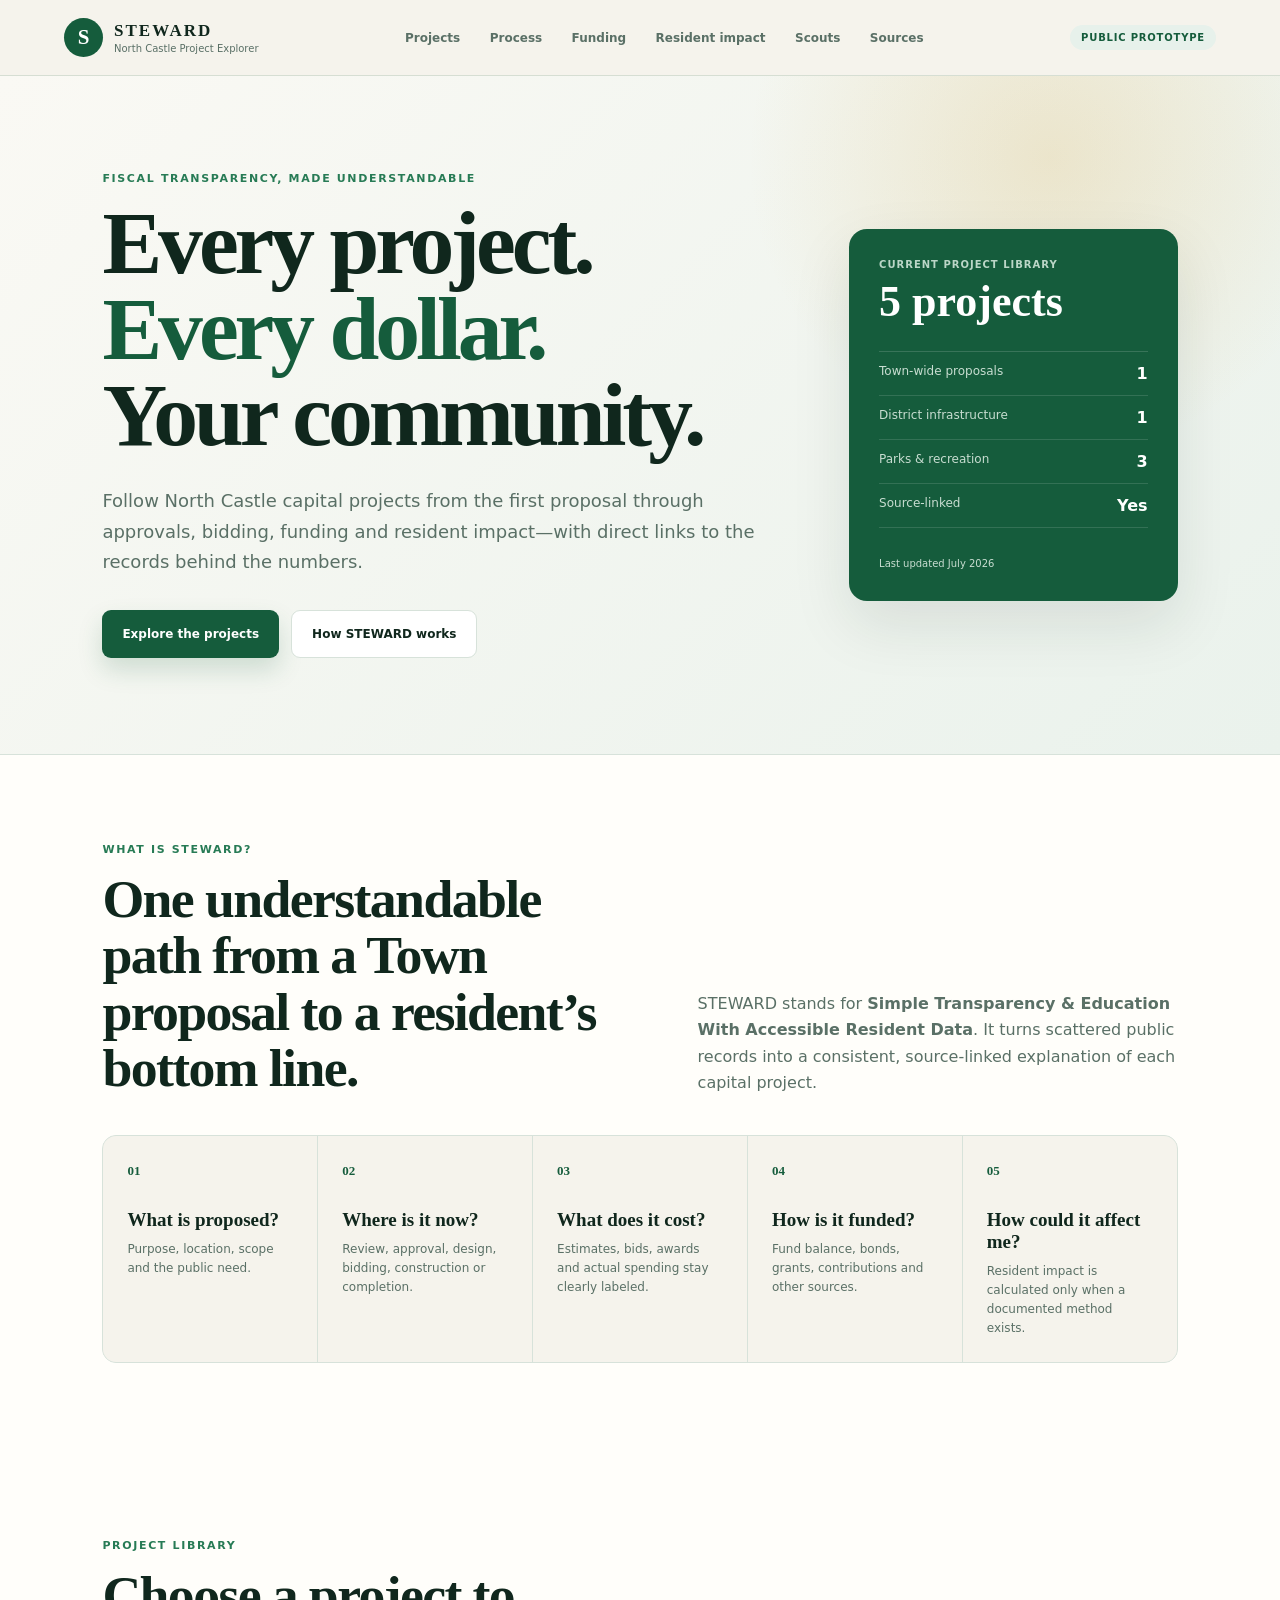
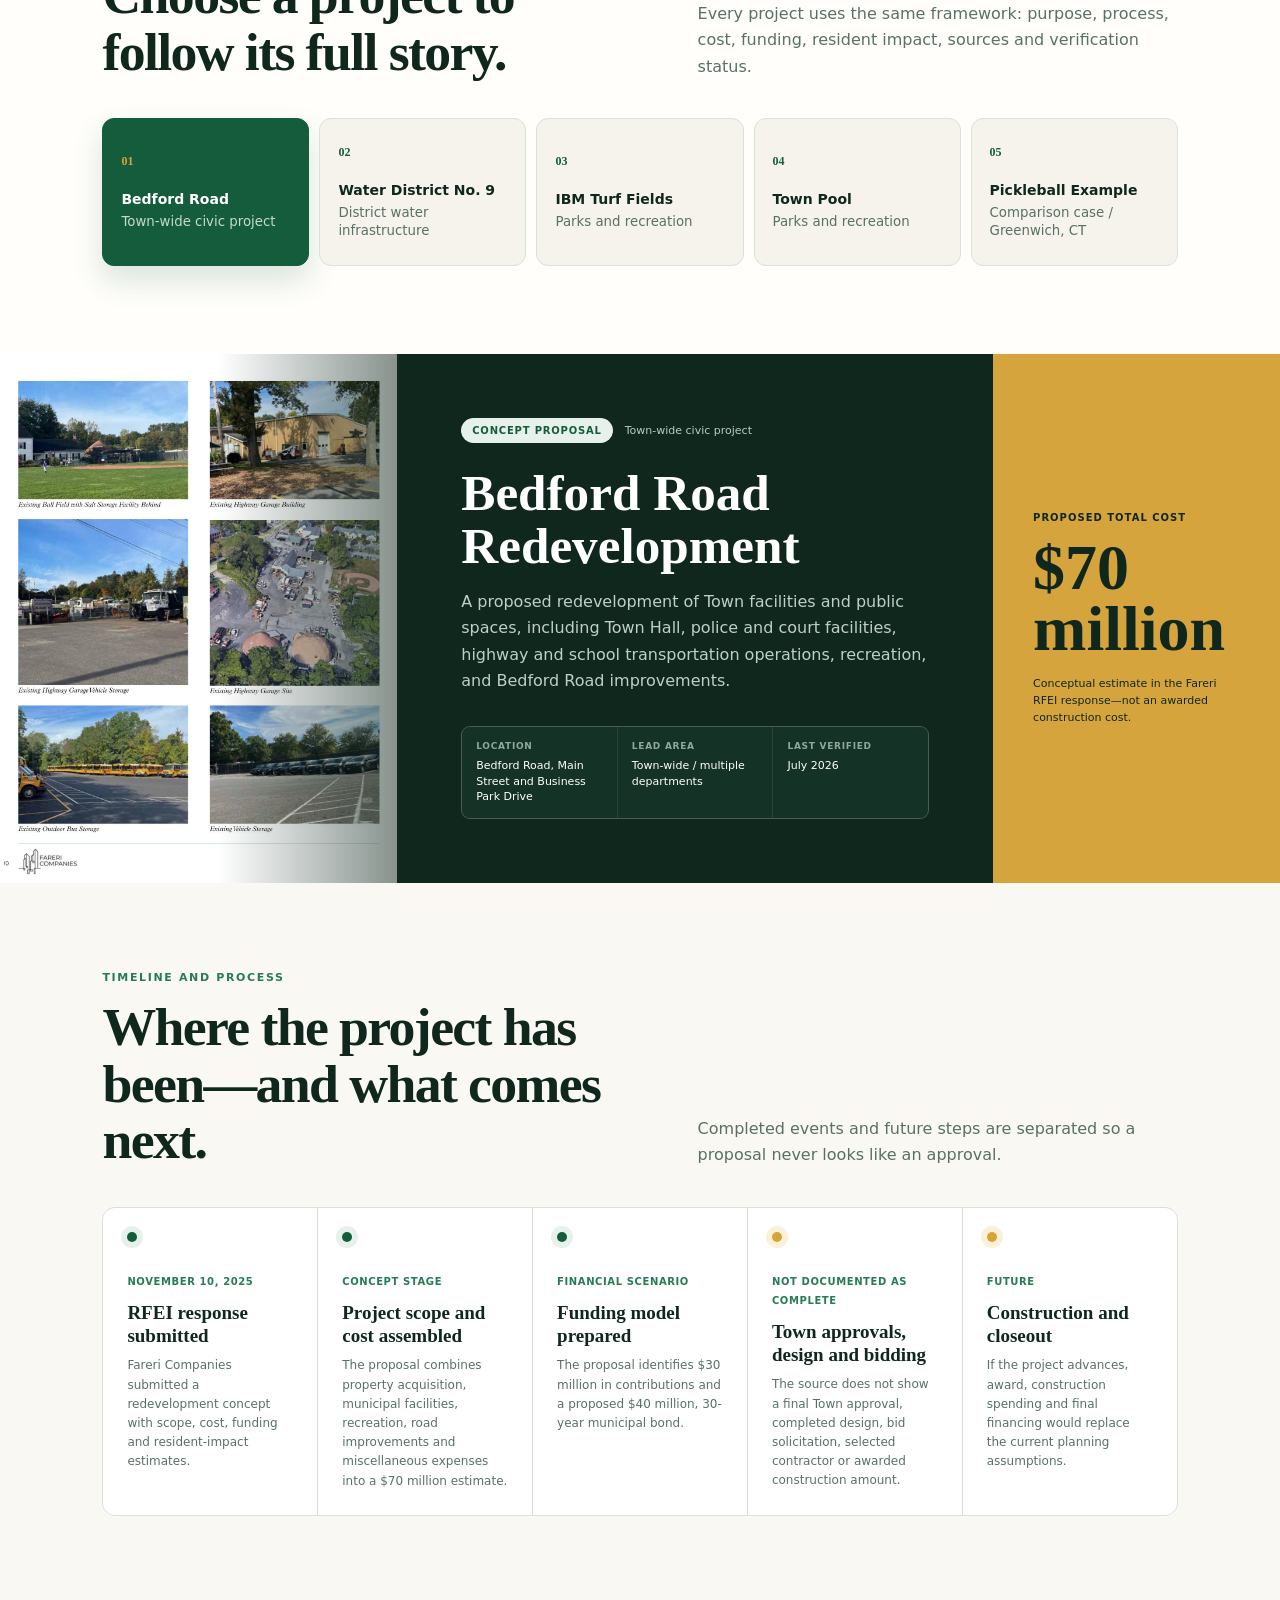
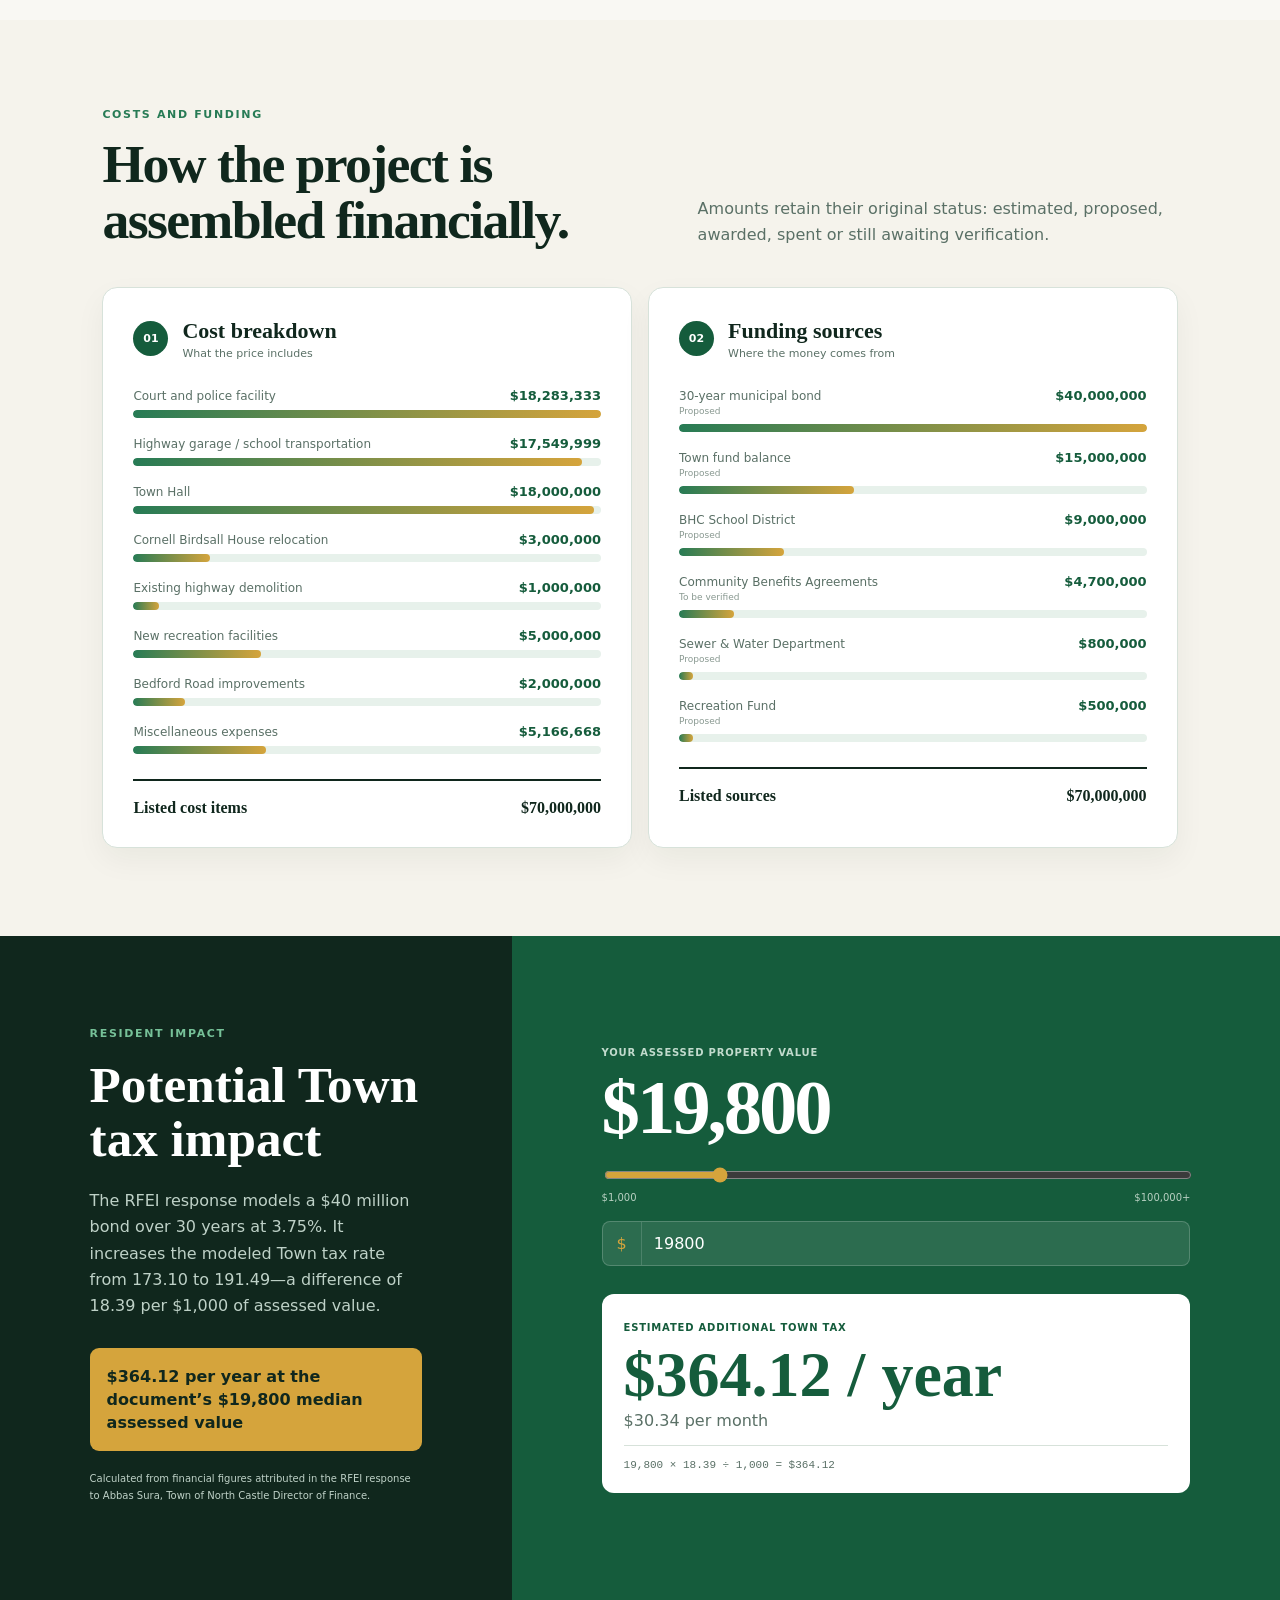
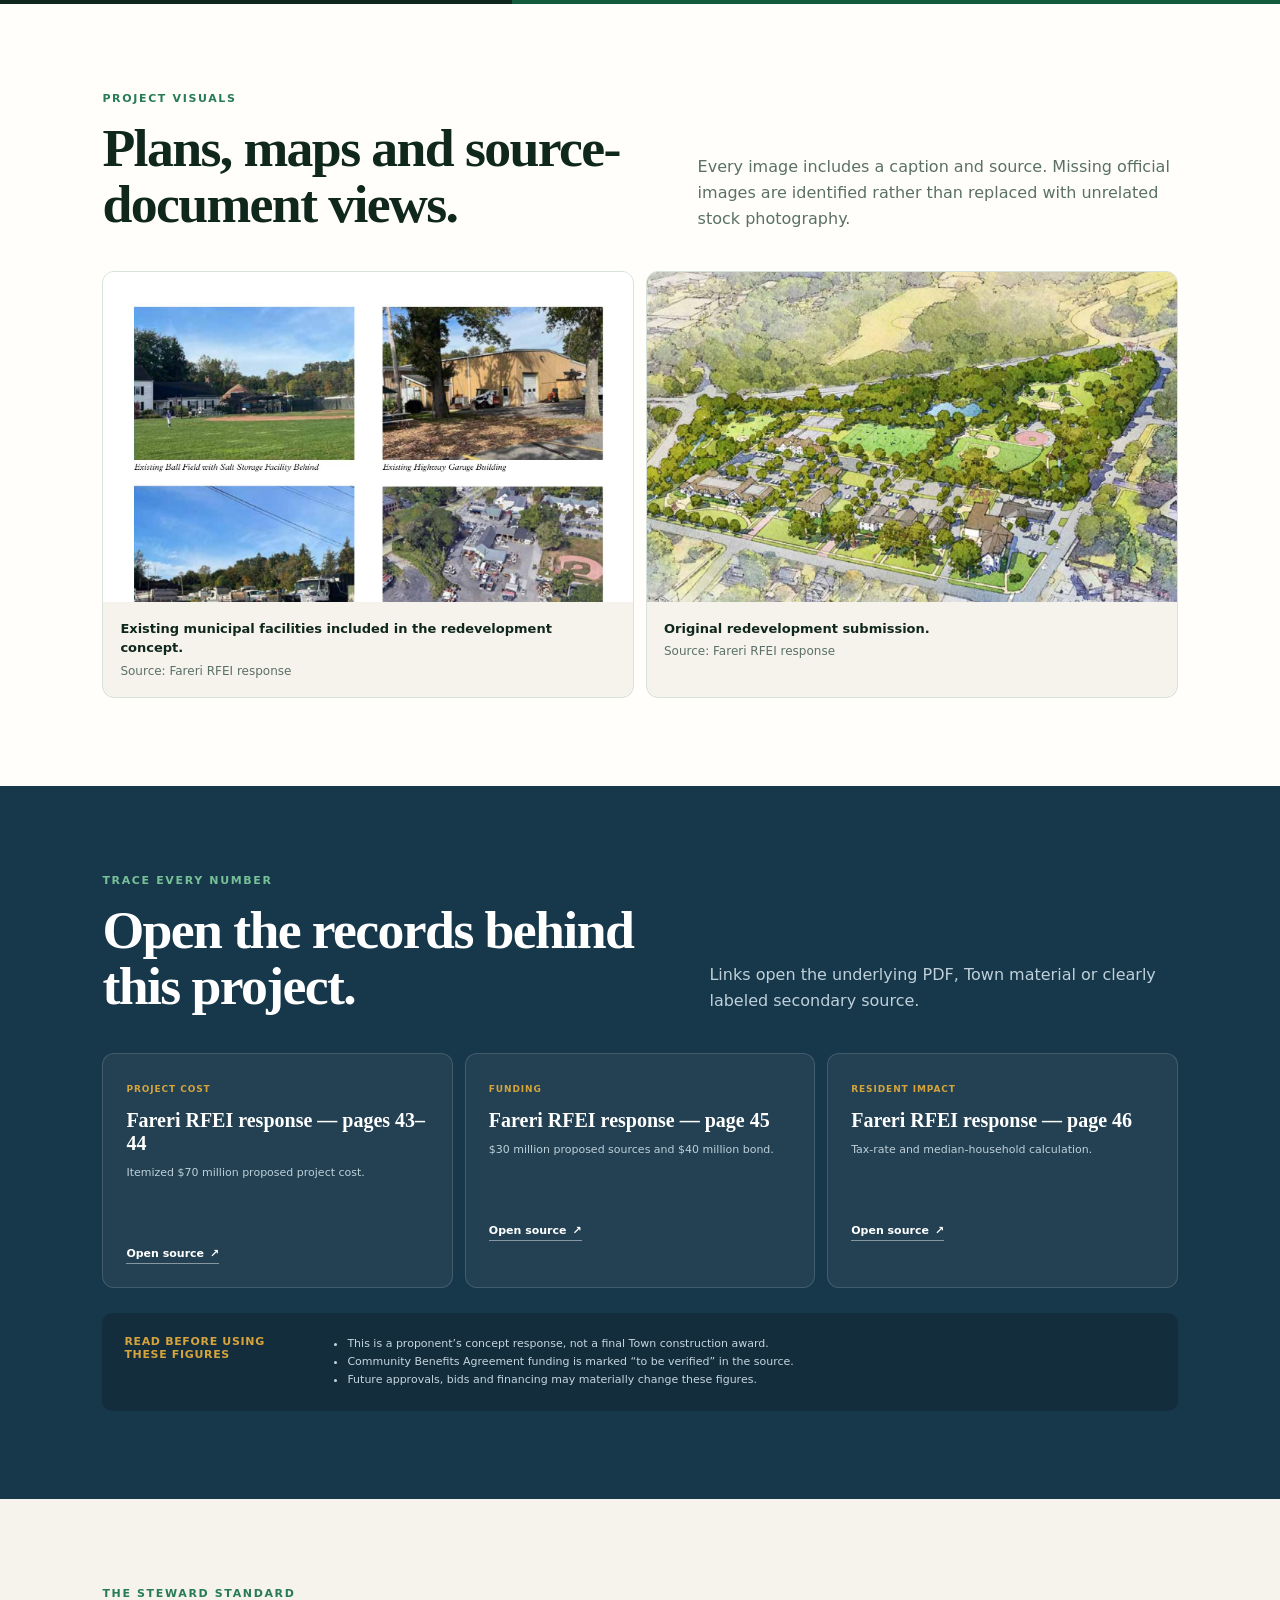
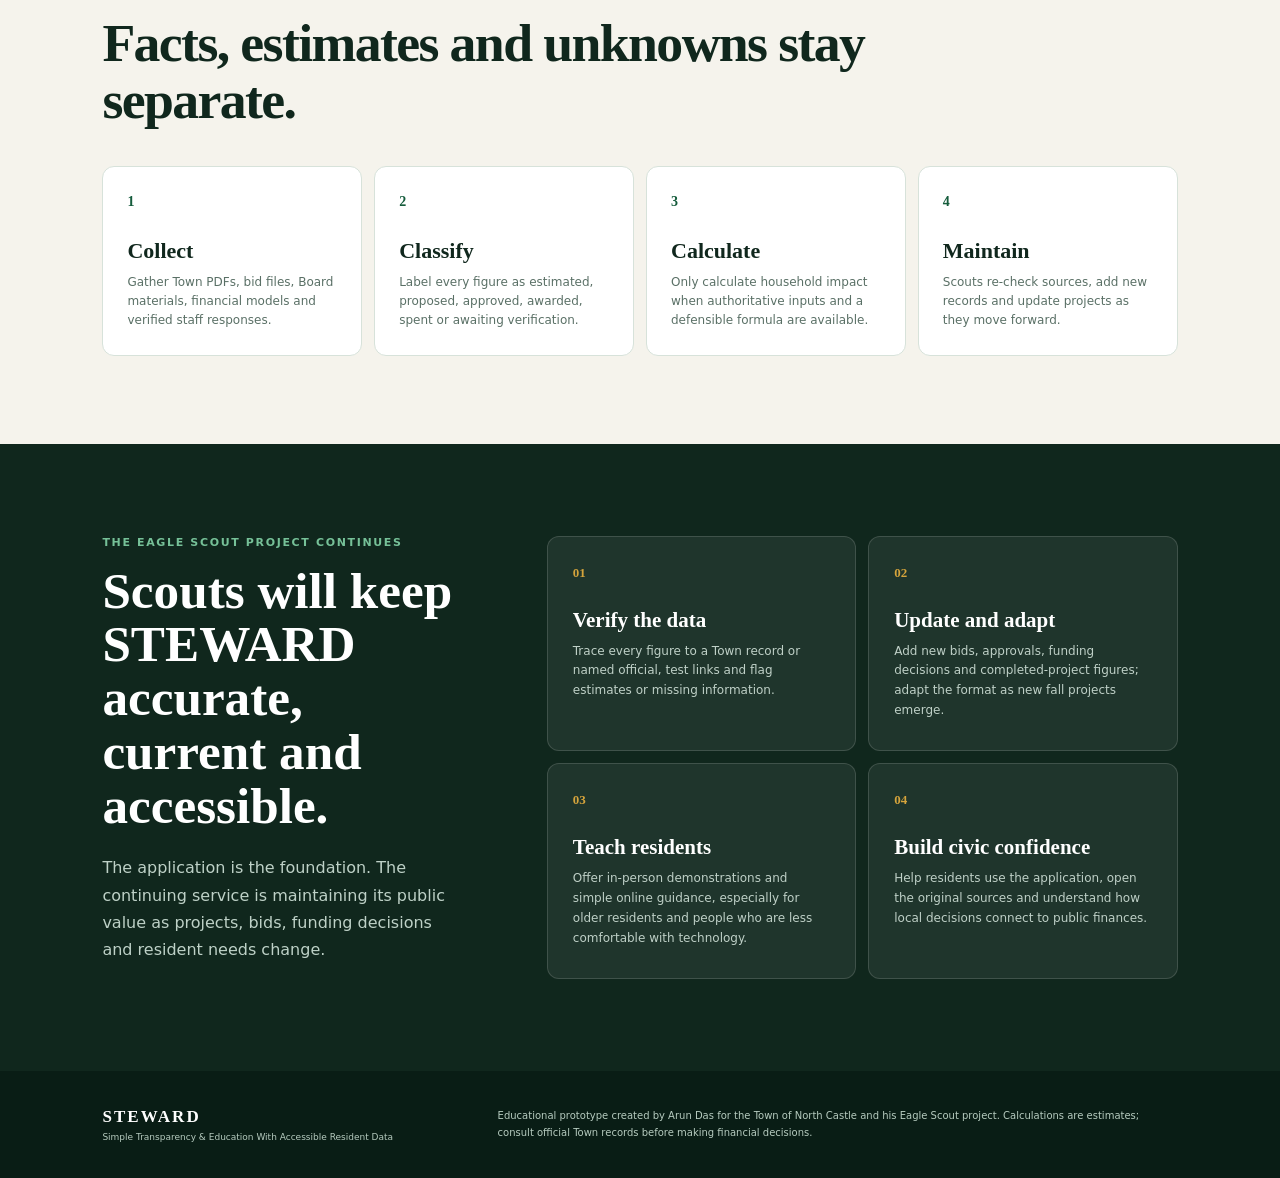
==== index.html @ da6a328e "Add files via upload" ====
<!doctype html>
<html lang="en">
<head>
  <meta charset="utf-8">
  <meta name="viewport" content="width=device-width, initial-scale=1">
  <meta name="description" content="STEWARD helps North Castle residents understand capital projects, funding, timelines and potential household impacts.">
  <title>STEWARD | North Castle Project Explorer</title>
  <link rel="stylesheet" href="styles.css">
</head>
<body>
  <header class="site-header">
    <a class="brand" href="#top" aria-label="STEWARD home">
      <span class="brand-mark">S</span>
      <span><strong>STEWARD</strong><small>North Castle Project Explorer</small></span>
    </a>
    <nav aria-label="Primary navigation">
      <a href="#projects">Projects</a>
      <a href="#timeline">Process</a>
      <a href="#funding">Funding</a>
      <a href="#impact">Resident impact</a>
      <a href="#scouts">Scouts</a>
      <a href="#sources">Sources</a>
    </nav>
    <span class="prototype-tag">Public prototype</span>
  </header>

  <main id="top">
    <section class="hero">
      <div class="hero-copy">
        <p class="eyebrow">Fiscal transparency, made understandable</p>
        <h1>Every project.<br><em>Every dollar.</em><br>Your community.</h1>
        <p class="hero-lede">
          Follow North Castle capital projects from the first proposal through approvals,
          bidding, funding and resident impact—with direct links to the records behind the numbers.
        </p>
        <div class="hero-actions">
          <a class="button button-primary" href="#projects">Explore the projects</a>
          <a class="button button-secondary" href="#methodology">How STEWARD works</a>
        </div>
      </div>
      <aside class="hero-summary" aria-label="Application summary">
        <p>Current project library</p>
        <strong>5 projects</strong>
        <dl>
          <div><dt>Town-wide proposals</dt><dd>1</dd></div>
          <div><dt>District infrastructure</dt><dd>1</dd></div>
          <div><dt>Parks & recreation</dt><dd>3</dd></div>
          <div><dt>Source-linked</dt><dd>Yes</dd></div>
        </dl>
        <span>Last updated July 2026</span>
      </aside>
    </section>

    <section class="section about-section" id="about">
      <div class="section-heading">
        <div>
          <p class="eyebrow">What is STEWARD?</p>
          <h2>One understandable path from a Town proposal to a resident’s bottom line.</h2>
        </div>
        <p>
          STEWARD stands for <strong>Simple Transparency &amp; Education With Accessible Resident Data</strong>.
          It turns scattered public records into a consistent, source-linked explanation of each capital project.
        </p>
      </div>
      <div class="steward-path" aria-label="How STEWARD organizes a capital project">
        <article><span>01</span><h3>What is proposed?</h3><p>Purpose, location, scope and the public need.</p></article>
        <article><span>02</span><h3>Where is it now?</h3><p>Review, approval, design, bidding, construction or completion.</p></article>
        <article><span>03</span><h3>What does it cost?</h3><p>Estimates, bids, awards and actual spending stay clearly labeled.</p></article>
        <article><span>04</span><h3>How is it funded?</h3><p>Fund balance, bonds, grants, contributions and other sources.</p></article>
        <article><span>05</span><h3>How could it affect me?</h3><p>Resident impact is calculated only when a documented method exists.</p></article>
      </div>
    </section>

    <section class="section projects-section" id="projects">
      <div class="section-heading">
        <div>
          <p class="eyebrow">Project library</p>
          <h2>Choose a project to follow its full story.</h2>
        </div>
        <p>
          Every project uses the same framework: purpose, process, cost, funding,
          resident impact, sources and verification status.
        </p>
      </div>
      <div class="project-tabs" id="projectTabs" role="tablist" aria-label="Select a project"></div>
    </section>

    <section class="project-banner" id="projectBanner">
      <div class="project-visual" id="projectVisual"></div>
      <div class="project-banner-copy">
        <div class="project-meta">
          <span class="status-pill" id="projectStatus"></span>
          <span id="projectCategory"></span>
        </div>
        <h2 id="projectName"></h2>
        <p id="projectSummary"></p>
        <dl class="project-facts">
          <div><dt>Location</dt><dd id="projectLocation"></dd></div>
          <div><dt>Lead area</dt><dd id="projectDepartment"></dd></div>
          <div><dt>Last verified</dt><dd id="projectVerified"></dd></div>
        </dl>
      </div>
      <div class="headline-cost">
        <span id="costLabel"></span>
        <strong id="costValue"></strong>
        <p id="costNote"></p>
      </div>
    </section>
    <div class="comparison-note" id="comparisonNote" hidden></div>

    <section class="section timeline-section" id="timeline">
      <div class="section-heading">
        <div>
          <p class="eyebrow">Timeline and process</p>
          <h2>Where the project has been—and what comes next.</h2>
        </div>
        <p>Completed events and future steps are separated so a proposal never looks like an approval.</p>
      </div>
      <ol class="timeline" id="timelineList"></ol>
    </section>

    <section class="section finance-section" id="funding">
      <div class="section-heading">
        <div>
          <p class="eyebrow">Costs and funding</p>
          <h2>How the project is assembled financially.</h2>
        </div>
        <p>Amounts retain their original status: estimated, proposed, awarded, spent or still awaiting verification.</p>
      </div>
      <div class="finance-grid">
        <article class="finance-card">
          <header><span>01</span><div><h3>Cost breakdown</h3><p>What the price includes</p></div></header>
          <div id="costBreakdown"></div>
        </article>
        <article class="finance-card">
          <header><span>02</span><div><h3>Funding sources</h3><p>Where the money comes from</p></div></header>
          <div id="fundingBreakdown"></div>
        </article>
      </div>
    </section>

    <section class="impact-section" id="impact">
      <div class="impact-intro">
        <p class="eyebrow">Resident impact</p>
        <h2 id="impactHeading"></h2>
        <p id="impactExplanation"></p>
        <div class="benchmark" id="impactBenchmark"></div>
        <p class="attribution" id="impactAttribution"></p>
      </div>
      <div class="calculator" id="calculator"></div>
    </section>

    <section class="section gallery-section" id="gallery">
      <div class="section-heading">
        <div>
          <p class="eyebrow">Project visuals</p>
          <h2>Plans, maps and source-document views.</h2>
        </div>
        <p>Every image includes a caption and source. Missing official images are identified rather than replaced with unrelated stock photography.</p>
      </div>
      <div class="gallery" id="galleryGrid"></div>
    </section>

    <section class="sources-section" id="sources">
      <div class="section-heading section-heading-light">
        <div>
          <p class="eyebrow">Trace every number</p>
          <h2>Open the records behind this project.</h2>
        </div>
        <p>Links open the underlying PDF, Town material or clearly labeled secondary source.</p>
      </div>
      <div class="source-grid" id="sourceGrid"></div>
      <div class="caution-box">
        <strong>Read before using these figures</strong>
        <ul id="cautionList"></ul>
      </div>
    </section>

    <section class="section methodology-section" id="methodology">
      <div class="section-heading">
        <div>
          <p class="eyebrow">The STEWARD standard</p>
          <h2>Facts, estimates and unknowns stay separate.</h2>
        </div>
      </div>
      <div class="method-grid">
        <article><span>1</span><h3>Collect</h3><p>Gather Town PDFs, bid files, Board materials, financial models and verified staff responses.</p></article>
        <article><span>2</span><h3>Classify</h3><p>Label every figure as estimated, proposed, approved, awarded, spent or awaiting verification.</p></article>
        <article><span>3</span><h3>Calculate</h3><p>Only calculate household impact when authoritative inputs and a defensible formula are available.</p></article>
        <article><span>4</span><h3>Maintain</h3><p>Scouts re-check sources, add new records and update projects as they move forward.</p></article>
      </div>
    </section>

    <section class="scout-section" id="scouts">
      <div class="scout-copy">
        <p class="eyebrow">The Eagle Scout project continues</p>
        <h2>Scouts will keep STEWARD accurate, current and accessible.</h2>
        <p>
          The application is the foundation. The continuing service is maintaining its public value
          as projects, bids, funding decisions and resident needs change.
        </p>
      </div>
      <div class="scout-grid">
        <article><span>01</span><h3>Verify the data</h3><p>Trace every figure to a Town record or named official, test links and flag estimates or missing information.</p></article>
        <article><span>02</span><h3>Update and adapt</h3><p>Add new bids, approvals, funding decisions and completed-project figures; adapt the format as new fall projects emerge.</p></article>
        <article><span>03</span><h3>Teach residents</h3><p>Offer in-person demonstrations and simple online guidance, especially for older residents and people who are less comfortable with technology.</p></article>
        <article><span>04</span><h3>Build civic confidence</h3><p>Help residents use the application, open the original sources and understand how local decisions connect to public finances.</p></article>
      </div>
    </section>
  </main>

  <footer>
    <div>
      <strong>STEWARD</strong>
      <span>Simple Transparency & Education With Accessible Resident Data</span>
    </div>
    <p>
      Educational prototype created by Arun Das for the Town of North Castle and his Eagle Scout project.
      Calculations are estimates; consult official Town records before making financial decisions.
    </p>
  </footer>

  <script src="data/projects.js"></script>
  <script src="app.js"></script>
</body>
</html>
---- styles.css ----
:root {
  --ink: #10271d;
  --ink-2: #17382a;
  --green: #155c3c;
  --green-2: #277b55;
  --mint: #e7f1eb;
  --cream: #f5f3ec;
  --paper: #fffefa;
  --line: #d7e2da;
  --muted: #5a7066;
  --gold: #d5a43c;
  --navy: #17374a;
  --blue: #347ca3;
  --shadow: 0 24px 60px rgba(16, 39, 29, 0.1);
}

* { box-sizing: border-box; }
html { scroll-behavior: smooth; }
body {
  margin: 0;
  color: var(--ink);
  background: var(--cream);
  font-family: Inter, ui-sans-serif, system-ui, -apple-system, BlinkMacSystemFont, "Segoe UI", sans-serif;
  -webkit-font-smoothing: antialiased;
}
button, input, select { font: inherit; }
a { color: inherit; }
img { max-width: 100%; }

.site-header {
  position: sticky;
  top: 0;
  z-index: 50;
  display: flex;
  align-items: center;
  justify-content: space-between;
  min-height: 76px;
  padding: 0 clamp(20px, 5vw, 72px);
  background: rgba(245, 243, 236, 0.94);
  backdrop-filter: blur(16px);
  border-bottom: 1px solid rgba(21, 92, 60, 0.14);
}

.brand {
  display: flex;
  align-items: center;
  gap: 11px;
  text-decoration: none;
}
.brand-mark {
  display: grid;
  place-items: center;
  width: 39px;
  height: 39px;
  border-radius: 50%;
  color: #fff;
  background: var(--green);
  font: 700 21px Georgia, serif;
}
.brand strong, .brand small { display: block; }
.brand strong { font: 700 17px Georgia, serif; letter-spacing: 0.12em; }
.brand small { margin-top: 2px; color: var(--muted); font-size: 10px; }

.site-header nav { display: flex; gap: clamp(14px, 2.3vw, 30px); }
.site-header nav a {
  color: var(--muted);
  font-size: 12px;
  font-weight: 750;
  text-decoration: none;
}
.site-header nav a:hover { color: var(--green); }
.prototype-tag, .status-pill {
  padding: 7px 11px;
  border-radius: 999px;
  color: var(--green);
  background: var(--mint);
  font-size: 10px;
  font-weight: 850;
  letter-spacing: 0.08em;
  text-transform: uppercase;
}

.hero {
  display: grid;
  grid-template-columns: 1.4fr 0.7fr;
  gap: clamp(45px, 7vw, 100px);
  align-items: center;
  min-height: 670px;
  padding: 96px clamp(24px, 8vw, 120px);
  background:
    radial-gradient(circle at 82% 12%, rgba(213, 164, 60, 0.2), transparent 25%),
    linear-gradient(135deg, #faf9f4, #eaf2ec);
  border-bottom: 1px solid var(--line);
}
.eyebrow {
  margin: 0 0 15px;
  color: var(--green-2);
  font-size: 11px;
  font-weight: 850;
  letter-spacing: 0.15em;
  text-transform: uppercase;
}
.hero h1 {
  max-width: 830px;
  margin: 0;
  font: 600 clamp(54px, 7vw, 94px)/0.96 Georgia, serif;
  letter-spacing: -0.045em;
}
.hero h1 em { color: var(--green); font-style: normal; }
.hero-lede {
  max-width: 660px;
  margin: 28px 0 32px;
  color: var(--muted);
  font-size: 18px;
  line-height: 1.7;
}
.hero-actions { display: flex; flex-wrap: wrap; gap: 12px; }
.button {
  display: inline-flex;
  align-items: center;
  justify-content: center;
  min-height: 48px;
  padding: 0 20px;
  border-radius: 9px;
  font-size: 12px;
  font-weight: 800;
  text-decoration: none;
}
.button-primary { color: white; background: var(--green); box-shadow: 0 12px 24px rgba(21, 92, 60, 0.17); }
.button-secondary { background: white; border: 1px solid var(--line); }
.hero-summary {
  padding: 30px;
  color: white;
  background: var(--green);
  border-radius: 18px;
  box-shadow: var(--shadow);
}
.hero-summary > p {
  margin: 0 0 6px;
  color: #bbd6c7;
  font-size: 10px;
  font-weight: 850;
  letter-spacing: 0.1em;
  text-transform: uppercase;
}
.hero-summary > strong { font: 600 44px Georgia, serif; }
.hero-summary dl { margin: 24px 0; border-top: 1px solid rgba(255,255,255,0.15); }
.hero-summary dl div {
  display: flex;
  justify-content: space-between;
  gap: 15px;
  padding: 12px 0;
  border-bottom: 1px solid rgba(255,255,255,0.13);
}
.hero-summary dt { color: #c8ddd1; font-size: 12px; }
.hero-summary dd { margin: 0; font-weight: 800; }
.hero-summary > span { color: #c8ddd1; font-size: 10px; }

.section, .sources-section {
  padding: 88px clamp(24px, 8vw, 120px);
}
.section-heading {
  display: flex;
  align-items: end;
  justify-content: space-between;
  gap: 55px;
  margin-bottom: 38px;
}
.section-heading h2 {
  max-width: 780px;
  margin: 0;
  font: 600 clamp(34px, 4.2vw, 54px)/1.05 Georgia, serif;
  letter-spacing: -0.03em;
}
.section-heading > p {
  max-width: 480px;
  margin: 0;
  color: var(--muted);
  line-height: 1.65;
}

.projects-section { background: var(--paper); }
.project-tabs {
  display: grid;
  grid-template-columns: repeat(5, 1fr);
  gap: 10px;
}
.project-tab {
  min-height: 148px;
  padding: 18px;
  text-align: left;
  color: var(--ink);
  background: var(--cream);
  border: 1px solid var(--line);
  border-radius: 12px;
  cursor: pointer;
  transition: transform 0.18s ease, background 0.18s ease;
}
.project-tab:hover { transform: translateY(-2px); }
.project-tab > span {
  display: block;
  margin-bottom: 22px;
  color: var(--green);
  font: 700 12px Georgia, serif;
}
.project-tab strong, .project-tab small { display: block; }
.project-tab strong { margin-bottom: 6px; font-size: 14px; }
.project-tab small { color: var(--muted); line-height: 1.35; }
.project-tab.active {
  color: white;
  background: var(--green);
  border-color: var(--green);
  box-shadow: 0 14px 30px rgba(21,92,60,0.16);
}
.project-tab.active > span { color: var(--gold); }
.project-tab.active small { color: #c3dacd; }

.project-banner {
  display: grid;
  grid-template-columns: minmax(260px, 0.9fr) minmax(380px, 1.35fr) minmax(250px, 0.65fr);
  min-height: 390px;
  background: var(--ink);
  color: white;
}
.project-visual {
  min-height: 390px;
  background: #dce8df center/cover no-repeat;
  position: relative;
}
.project-visual::after {
  content: "";
  position: absolute;
  inset: 0;
  background: linear-gradient(90deg, transparent 55%, rgba(16,39,29,0.5));
}
.project-visual.turf-visual {
  background:
    linear-gradient(0deg, rgba(10,44,28,0.12), rgba(10,44,28,0.12)),
    repeating-linear-gradient(90deg, #247d45 0 70px, #2f8b50 70px 140px);
}
.project-visual.turf-visual::before {
  content: "IBM COMMUNITY PARK";
  position: absolute;
  inset: 0;
  display: grid;
  place-items: center;
  color: rgba(255,255,255,0.82);
  border: 3px solid rgba(255,255,255,0.65);
  margin: 42px;
  font: 800 clamp(20px, 3vw, 36px)/1.1 Georgia, serif;
  letter-spacing: 0.08em;
  text-align: center;
}
.project-banner-copy { padding: clamp(34px, 5vw, 64px); }
.project-meta { display: flex; flex-wrap: wrap; align-items: center; gap: 12px; color: #b8cdc1; font-size: 11px; }
.project-banner-copy h2 { margin: 24px 0 16px; font: 600 clamp(34px, 4vw, 54px)/1.03 Georgia, serif; }
.project-banner-copy > p { max-width: 700px; color: #bfd0c7; line-height: 1.65; }
.project-facts {
  display: grid;
  grid-template-columns: repeat(3, 1fr);
  gap: 1px;
  margin: 32px 0 0;
  background: rgba(255,255,255,0.13);
  border: 1px solid rgba(255,255,255,0.13);
  border-radius: 9px;
  overflow: hidden;
}
.project-facts div { padding: 14px; background: #153226; }
.project-facts dt { color: #8fa99b; font-size: 9px; font-weight: 800; letter-spacing: 0.08em; text-transform: uppercase; }
.project-facts dd { margin: 7px 0 0; font-size: 11px; line-height: 1.4; }
.headline-cost {
  display: flex;
  flex-direction: column;
  justify-content: center;
  padding: 40px;
  color: var(--ink);
  background: var(--gold);
}
.headline-cost > span { font-size: 10px; font-weight: 850; letter-spacing: 0.1em; text-transform: uppercase; }
.headline-cost strong { display: block; margin: 15px 0; font: 700 clamp(40px, 5vw, 65px)/0.95 Georgia, serif; }
.headline-cost p { margin: 0; font-size: 11px; line-height: 1.55; }
.comparison-note {
  padding: 20px clamp(24px, 8vw, 120px);
  color: #4a3508;
  background: #fff3d6;
  border-top: 1px solid #ead198;
  border-bottom: 1px solid #ead198;
}
.comparison-note strong { font: 700 18px Georgia, serif; }
.comparison-note p { max-width: 1050px; margin: 6px 0 0; font-size: 13px; line-height: 1.6; }

.about-section { background: var(--paper); }
.steward-path {
  display: grid;
  grid-template-columns: repeat(5, 1fr);
  gap: 1px;
  overflow: hidden;
  background: var(--line);
  border: 1px solid var(--line);
  border-radius: 14px;
}
.steward-path article { min-height: 205px; padding: 24px; background: var(--cream); }
.steward-path span, .scout-grid span { color: var(--green); font: 700 13px Georgia, serif; }
.steward-path h3 { margin: 30px 0 9px; font: 600 19px Georgia, serif; }
.steward-path p { margin: 0; color: var(--muted); font-size: 12px; line-height: 1.6; }

.timeline-section { background: #f9f8f3; }
.timeline {
  display: grid;
  grid-template-columns: repeat(5, 1fr);
  gap: 1px;
  padding: 0;
  overflow: hidden;
  list-style: none;
  background: var(--line);
  border: 1px solid var(--line);
  border-radius: 13px;
}
.timeline li { position: relative; min-height: 270px; padding: 24px; background: white; }
.timeline li::before {
  content: "";
  display: block;
  width: 10px;
  height: 10px;
  margin-bottom: 28px;
  border-radius: 50%;
  background: var(--green);
  box-shadow: 0 0 0 6px var(--mint);
}
.timeline li.future::before { background: var(--gold); box-shadow: 0 0 0 6px #fbf1d9; }
.timeline li.unknown::before { background: #87928d; box-shadow: 0 0 0 6px #ebeeec; }
.timeline time { color: var(--green-2); font-size: 10px; font-weight: 850; letter-spacing: 0.06em; text-transform: uppercase; }
.timeline h3 { margin: 13px 0 9px; font: 600 19px Georgia, serif; line-height: 1.2; }
.timeline p { margin: 0; color: var(--muted); font-size: 12px; line-height: 1.6; }

.finance-section { background: var(--cream); }
.finance-grid { display: grid; grid-template-columns: 1fr 1fr; gap: 16px; }
.finance-card { padding: 30px; background: white; border: 1px solid var(--line); border-radius: 15px; box-shadow: 0 12px 30px rgba(16,39,29,0.05); }
.finance-card header { display: flex; align-items: center; gap: 14px; margin-bottom: 28px; }
.finance-card header > span {
  display: grid;
  place-items: center;
  width: 35px;
  height: 35px;
  flex: 0 0 auto;
  border-radius: 50%;
  color: white;
  background: var(--green);
  font-size: 11px;
  font-weight: 800;
}
.finance-card h3, .finance-card header p { margin: 0; }
.finance-card h3 { font: 600 22px Georgia, serif; }
.finance-card header p { margin-top: 3px; color: var(--muted); font-size: 11px; }
.finance-row { margin-bottom: 18px; }
.finance-row-copy { display: flex; align-items: baseline; justify-content: space-between; gap: 16px; margin-bottom: 7px; }
.finance-row-copy span { color: var(--muted); font-size: 12px; }
.finance-row-copy strong { color: var(--green); font-size: 13px; white-space: nowrap; }
.finance-row-copy small { color: #899991; font-size: 9px; }
.bar { height: 8px; overflow: hidden; background: var(--mint); border-radius: 99px; }
.bar i { display: block; height: 100%; border-radius: inherit; background: linear-gradient(90deg, var(--green-2), var(--gold)); }
.finance-total { display: flex; justify-content: space-between; gap: 20px; margin-top: 25px; padding-top: 18px; border-top: 2px solid var(--ink); font: 700 16px Georgia, serif; }

.impact-section {
  display: grid;
  grid-template-columns: 0.8fr 1.2fr;
  min-height: 560px;
  background: var(--green);
  color: white;
}
.impact-intro, .calculator { padding: clamp(40px, 7vw, 95px); }
.impact-intro { background: var(--ink); }
.impact-intro .eyebrow { color: #76c198; }
.impact-intro h2 { margin: 0 0 22px; font: 600 clamp(38px, 4vw, 56px)/1.05 Georgia, serif; }
.impact-intro > p { color: #bed1c7; line-height: 1.65; }
.benchmark { margin-top: 28px; padding: 17px; color: var(--ink); background: var(--gold); border-radius: 9px; font-weight: 800; line-height: 1.45; }
.attribution { margin-top: 20px; font-size: 10px; }
.calculator { display: flex; flex-direction: column; justify-content: center; }
.calculator .empty-impact { padding: 28px; background: rgba(255,255,255,0.1); border: 1px solid rgba(255,255,255,0.17); border-radius: 13px; }
.empty-impact strong { display: block; margin-bottom: 9px; font: 600 24px Georgia, serif; }
.empty-impact p { margin: 0; color: #d1e3d8; line-height: 1.6; }
.control-title { color: #c2dbcd; font-size: 10px; font-weight: 850; letter-spacing: 0.08em; text-transform: uppercase; }
.assessment-display { margin: 12px 0 18px; font: 600 clamp(52px, 6vw, 78px)/1 Georgia, serif; letter-spacing: -0.04em; }
.calculator input[type="range"] { width: 100%; accent-color: var(--gold); }
.range-labels { display: flex; justify-content: space-between; margin-top: 7px; color: #b8d0c2; font-size: 10px; }
.exact-input { display: flex; align-items: center; margin-top: 18px; overflow: hidden; background: rgba(255,255,255,0.1); border: 1px solid rgba(255,255,255,0.19); border-radius: 8px; }
.exact-input span { padding: 0 14px; color: var(--gold); }
.exact-input input { width: 100%; padding: 12px; color: white; background: transparent; border: 0; border-left: 1px solid rgba(255,255,255,0.15); outline: 0; }
.scenario-controls { display: grid; grid-template-columns: 1fr 1fr; gap: 12px; margin-top: 20px; }
.scenario-controls label { color: #c2dbcd; font-size: 10px; font-weight: 800; text-transform: uppercase; }
.scenario-controls select { width: 100%; margin-top: 7px; padding: 11px; color: var(--ink); background: white; border: 0; border-radius: 7px; }
.result-card { margin-top: 28px; padding: 22px; color: var(--ink); background: white; border-radius: 12px; }
.result-card > span { color: var(--green); font-size: 10px; font-weight: 850; letter-spacing: 0.08em; text-transform: uppercase; }
.result-amount { margin: 8px 0 4px; color: var(--green); font: 700 clamp(44px, 5vw, 65px)/1 Georgia, serif; }
.result-card > p { margin: 0; color: var(--muted); }
.formula { margin-top: 15px; padding-top: 13px; border-top: 1px solid var(--line); color: var(--muted); font: 11px ui-monospace, SFMono-Regular, Menlo, monospace; }

.gallery-section { background: var(--paper); }
.gallery { display: grid; grid-template-columns: repeat(2, 1fr); gap: 12px; }
.gallery figure { margin: 0; overflow: hidden; background: var(--cream); border: 1px solid var(--line); border-radius: 12px; }
.gallery img { display: block; width: 100%; height: 330px; object-fit: cover; object-position: top; background: #e2e8e4; }
.gallery figcaption { padding: 17px; color: var(--muted); font-size: 12px; line-height: 1.5; }
.gallery figcaption strong { display: block; margin-bottom: 4px; color: var(--ink); font-size: 13px; }
.gallery-empty { grid-column: 1/-1; padding: 35px; text-align: center; color: var(--muted); background: var(--cream); border: 1px dashed #b8c7be; border-radius: 12px; }

.sources-section { color: white; background: var(--navy); }
.section-heading-light h2 { color: white; }
.section-heading-light > p { color: #bfd0da; }
.section-heading-light .eyebrow { color: #76c198; }
.source-grid { display: grid; grid-template-columns: repeat(3, 1fr); gap: 12px; }
.source-card { padding: 23px; background: rgba(255,255,255,0.055); border: 1px solid rgba(255,255,255,0.14); border-radius: 12px; }
.source-card > span { color: var(--gold); font-size: 9px; font-weight: 850; letter-spacing: 0.1em; text-transform: uppercase; }
.source-card h3 { margin: 13px 0 9px; font: 600 20px Georgia, serif; }
.source-card p { min-height: 58px; margin: 0 0 20px; color: #bed0da; font-size: 11px; line-height: 1.55; }
.source-card a { display: inline-flex; gap: 6px; padding-bottom: 3px; border-bottom: 1px solid rgba(255,255,255,0.45); font-size: 11px; font-weight: 800; text-decoration: none; }
.caution-box { display: grid; grid-template-columns: 180px 1fr; gap: 25px; margin-top: 25px; padding: 22px; background: rgba(0,0,0,0.18); border-radius: 10px; }
.caution-box strong { color: var(--gold); font-size: 11px; text-transform: uppercase; letter-spacing: 0.06em; }
.caution-box ul { margin: 0; padding-left: 18px; color: #c6d6df; font-size: 11px; line-height: 1.65; }

.methodology-section { background: var(--cream); }
.method-grid { display: grid; grid-template-columns: repeat(4, 1fr); gap: 12px; }
.method-grid article { padding: 24px; background: white; border: 1px solid var(--line); border-radius: 12px; }
.method-grid article > span { color: var(--green); font: 700 14px Georgia, serif; }
.method-grid h3 { margin: 28px 0 9px; font: 600 22px Georgia, serif; }
.method-grid p { margin: 0; color: var(--muted); font-size: 12px; line-height: 1.6; }

.scout-section {
  display: grid;
  grid-template-columns: 0.72fr 1.28fr;
  gap: clamp(40px, 7vw, 100px);
  padding: 92px clamp(24px, 8vw, 120px);
  color: white;
  background: var(--ink);
}
.scout-copy h2 { margin: 0 0 22px; font: 600 clamp(38px, 4vw, 56px)/1.05 Georgia, serif; }
.scout-copy > p:last-child { color: #bed1c7; line-height: 1.7; }
.scout-section .eyebrow { color: #76c198; }
.scout-grid { display: grid; grid-template-columns: repeat(2, 1fr); gap: 12px; }
.scout-grid article { padding: 25px; background: rgba(255,255,255,0.065); border: 1px solid rgba(255,255,255,0.14); border-radius: 12px; }
.scout-grid span { color: var(--gold); }
.scout-grid h3 { margin: 27px 0 9px; font: 600 21px Georgia, serif; }
.scout-grid p { margin: 0; color: #bfd0c7; font-size: 12px; line-height: 1.65; }

footer {
  display: flex;
  justify-content: space-between;
  gap: 50px;
  padding: 36px clamp(24px, 8vw, 120px);
  color: #b6cbbf;
  background: #091d15;
}
footer strong, footer span { display: block; }
footer strong { color: white; font: 700 17px Georgia, serif; letter-spacing: 0.12em; }
footer span { margin-top: 5px; font-size: 9px; }
footer p { max-width: 680px; margin: 0; font-size: 10px; line-height: 1.7; }

@media (max-width: 1050px) {
  .project-tabs { grid-template-columns: repeat(2, 1fr); }
  .project-banner { grid-template-columns: 0.75fr 1.25fr; }
  .headline-cost { grid-column: 1/-1; }
  .timeline { grid-template-columns: repeat(2, 1fr); }
  .impact-section { grid-template-columns: 1fr; }
  .method-grid { grid-template-columns: repeat(2, 1fr); }
  .steward-path { grid-template-columns: repeat(2, 1fr); }
  .scout-section { grid-template-columns: 1fr; }
}

@media (max-width: 760px) {
  .site-header { min-height: 66px; }
  .site-header nav, .prototype-tag { display: none; }
  .hero { grid-template-columns: 1fr; min-height: auto; padding-top: 72px; }
  .hero h1 { font-size: 50px; }
  .hero-summary { max-width: 520px; }
  .section, .sources-section { padding-top: 66px; padding-bottom: 66px; }
  .section-heading { display: block; }
  .section-heading > p { margin-top: 18px; }
  .project-tabs, .finance-grid, .gallery, .method-grid, .steward-path, .scout-grid { grid-template-columns: 1fr; }
  .project-banner { grid-template-columns: 1fr; }
  .project-visual { min-height: 300px; }
  .project-facts { grid-template-columns: 1fr; }
  .timeline { grid-template-columns: 1fr; }
  .timeline li { min-height: auto; }
  .scenario-controls { grid-template-columns: 1fr; }
  .source-grid { grid-template-columns: 1fr; }
  .source-card p { min-height: auto; }
  .caution-box { grid-template-columns: 1fr; }
  footer { display: block; }
  footer p { margin-top: 20px; }
}
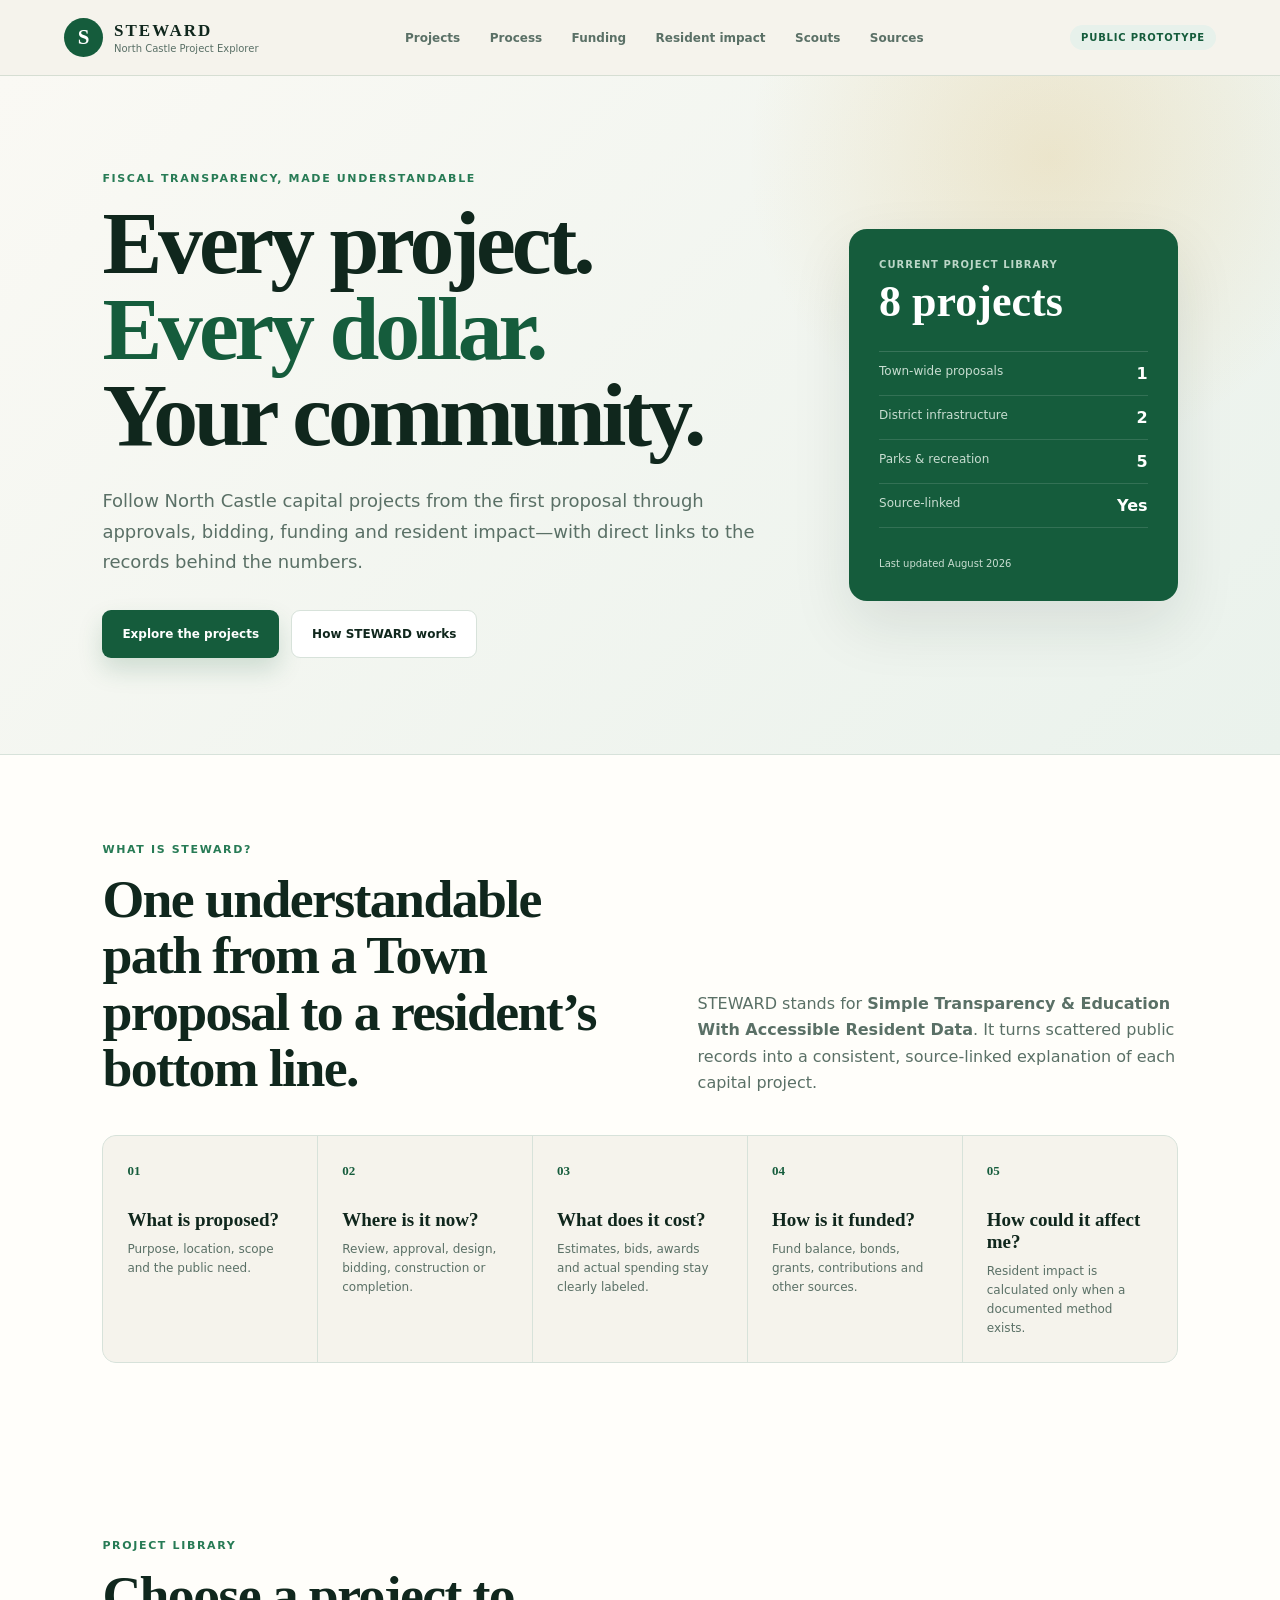
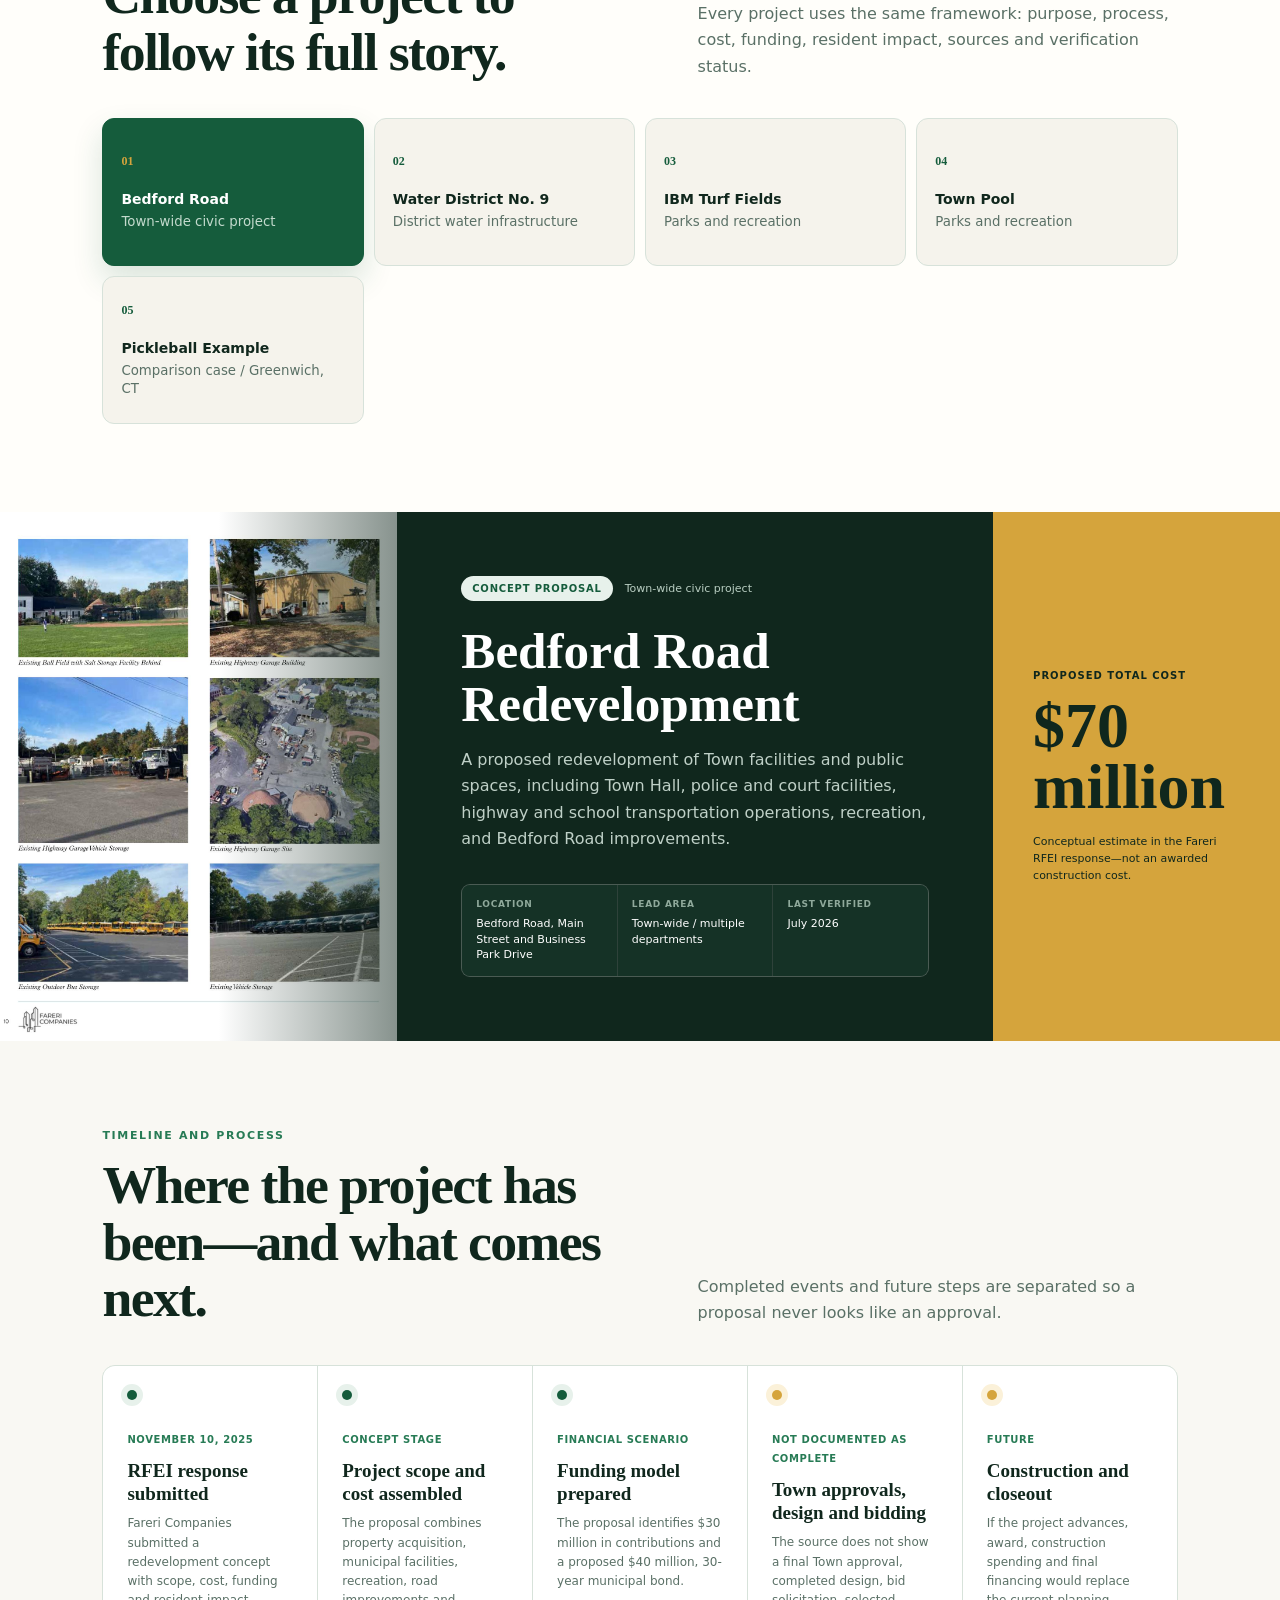
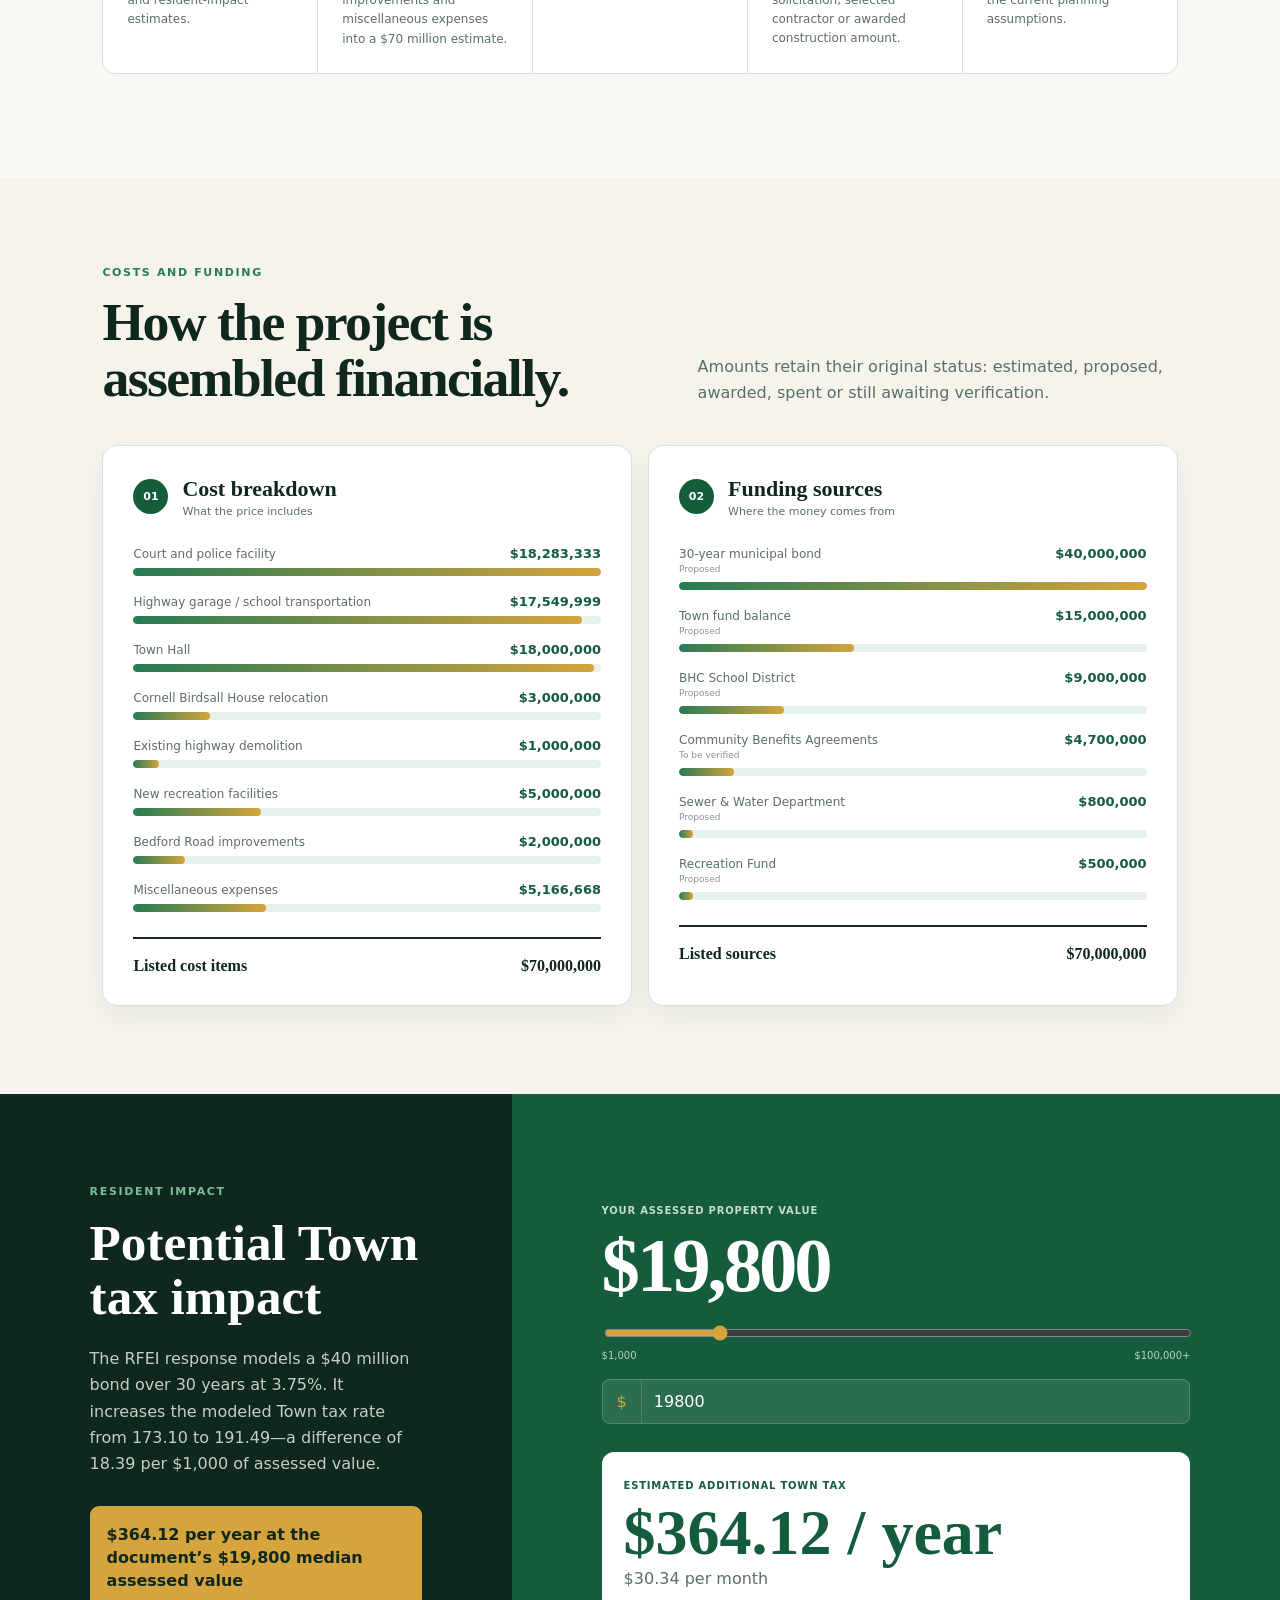
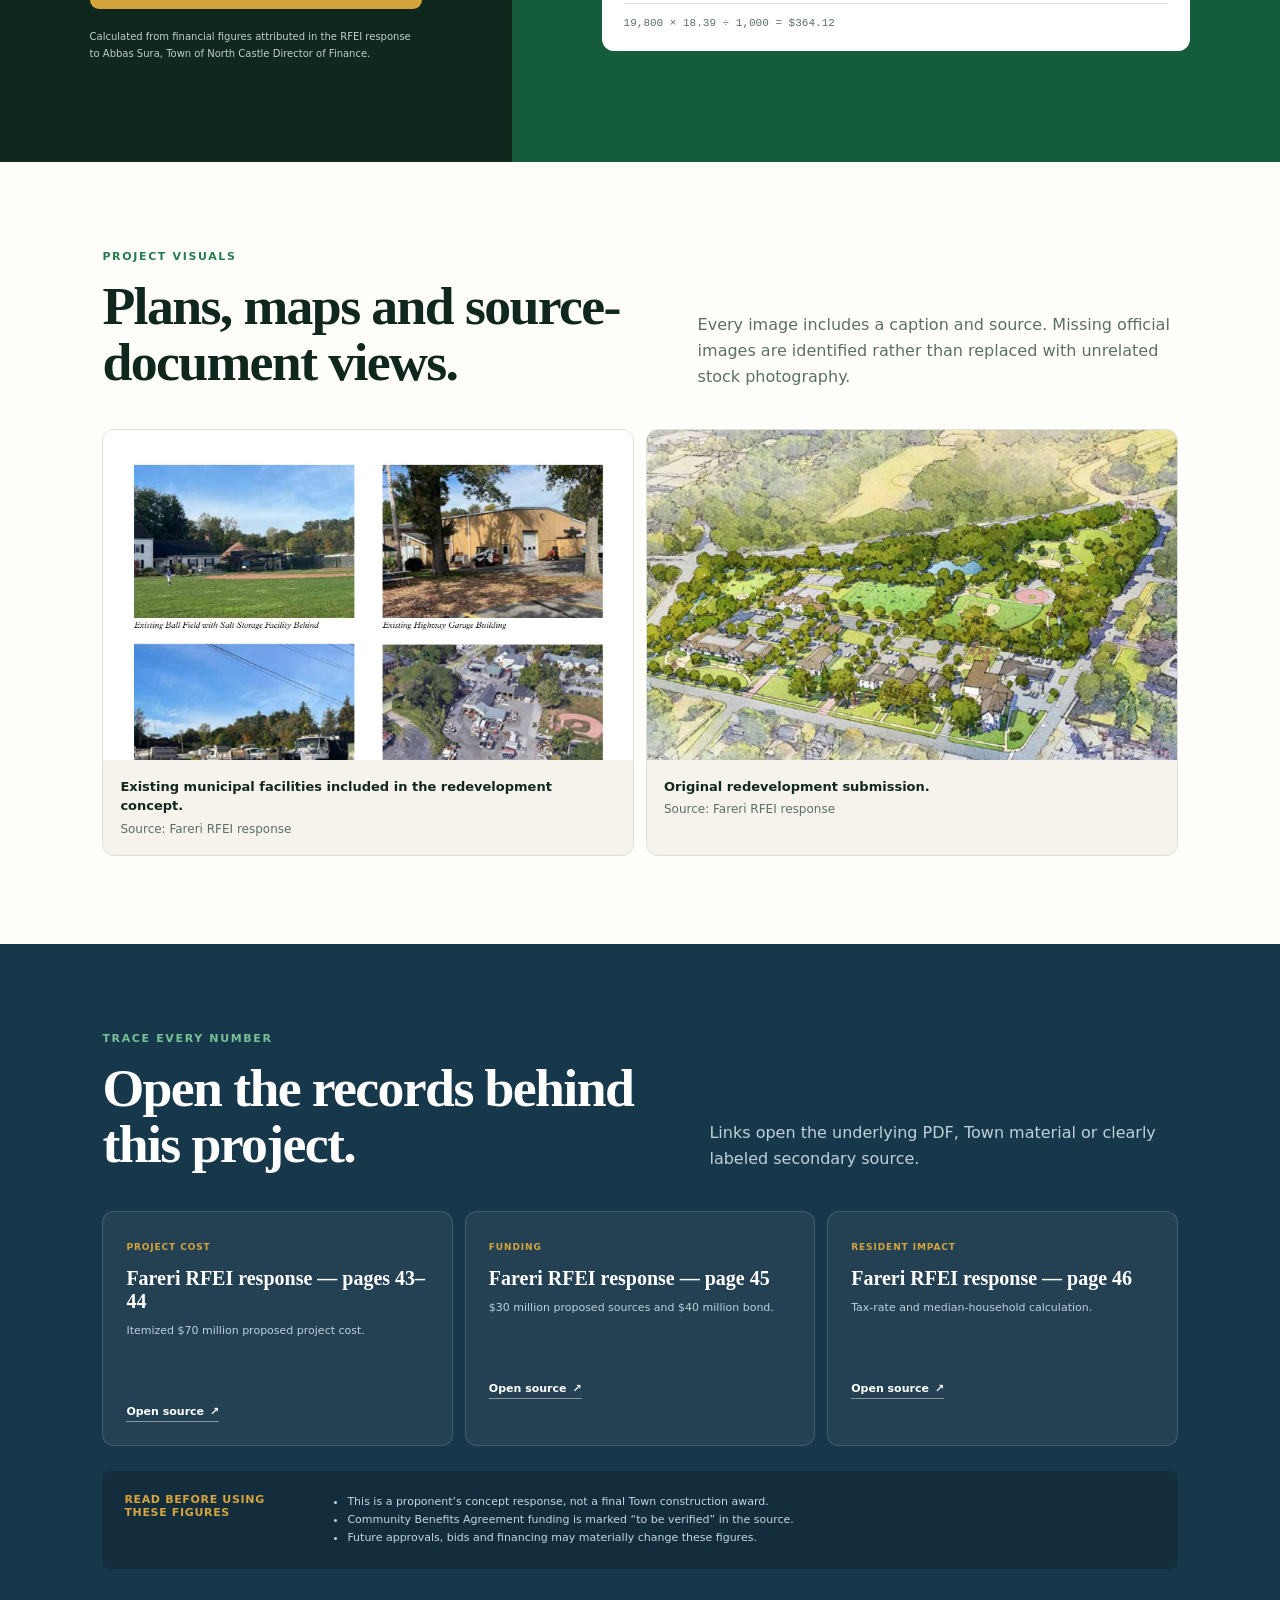
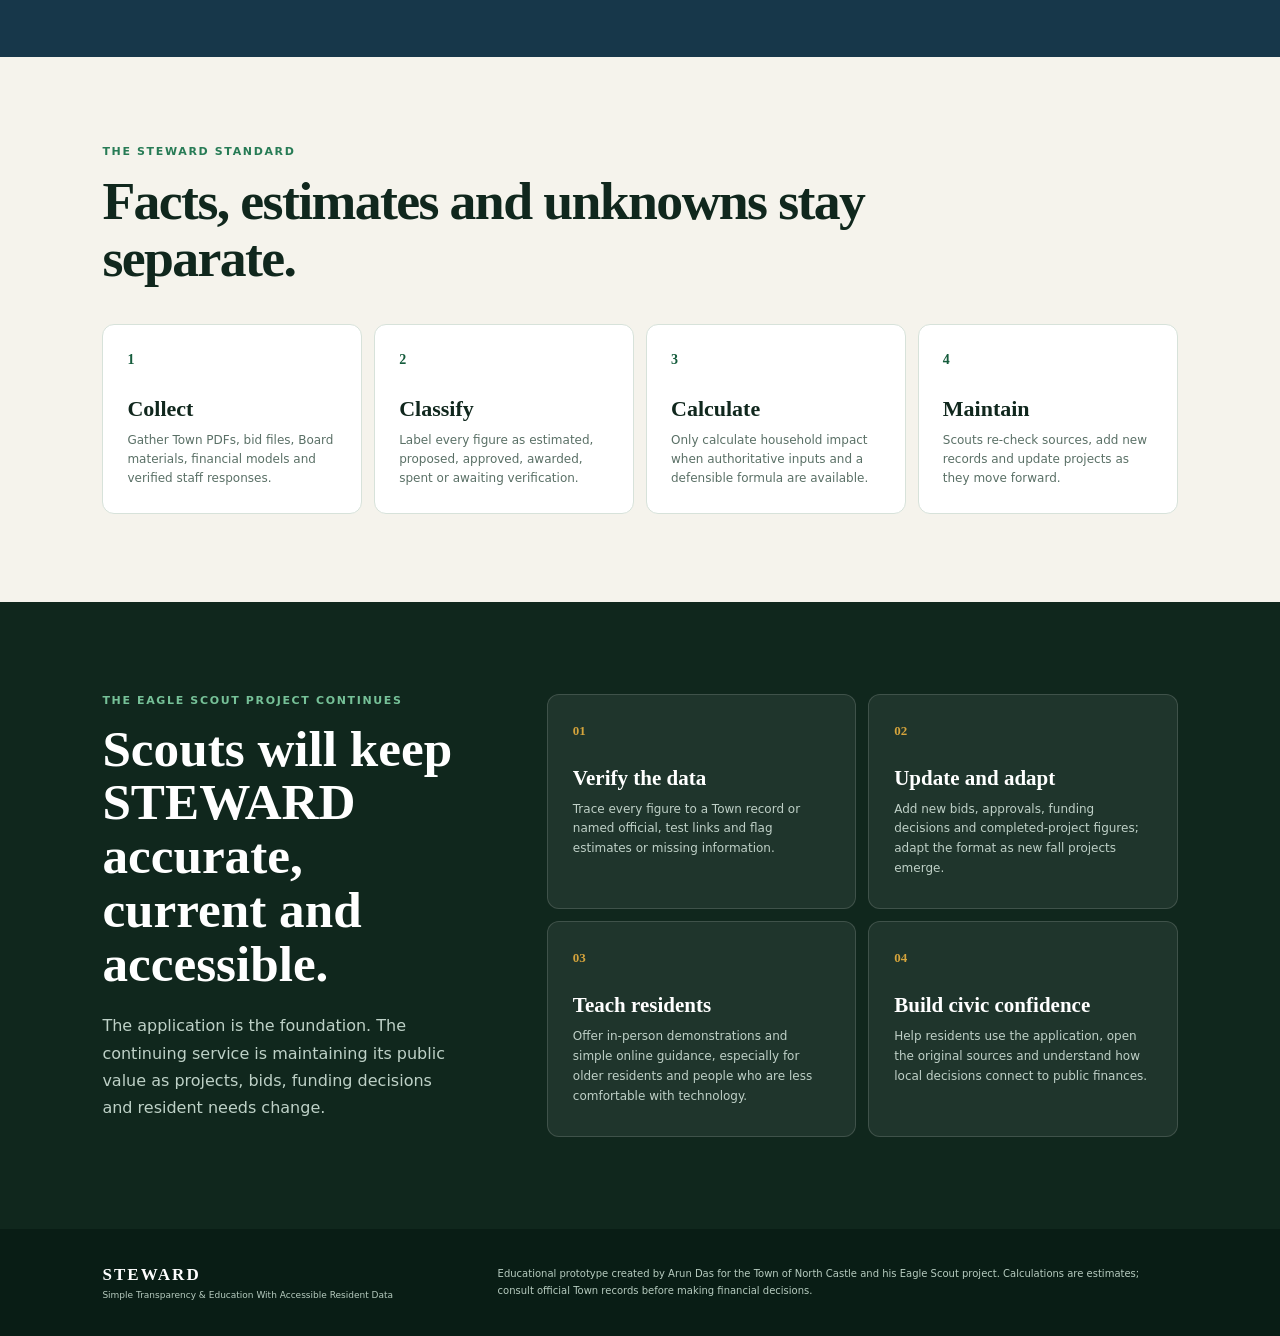
==== commit d6894ec0: "Add files via upload" ====
--- a/index.html
+++ b/index.html
@@ -40,14 +40,14 @@
       </div>
       <aside class="hero-summary" aria-label="Application summary">
         <p>Current project library</p>
-        <strong>5 projects</strong>
+        <strong>8 projects</strong>
         <dl>
           <div><dt>Town-wide proposals</dt><dd>1</dd></div>
-          <div><dt>District infrastructure</dt><dd>1</dd></div>
-          <div><dt>Parks & recreation</dt><dd>3</dd></div>
+          <div><dt>District infrastructure</dt><dd>2</dd></div>
+          <div><dt>Parks & recreation</dt><dd>5</dd></div>
           <div><dt>Source-linked</dt><dd>Yes</dd></div>
         </dl>
-        <span>Last updated July 2026</span>
+        <span>Last updated August 2026</span>
       </aside>
     </section>
 
--- a/styles.css
+++ b/styles.css
@@ -182,7 +182,7 @@
 .projects-section { background: var(--paper); }
 .project-tabs {
   display: grid;
-  grid-template-columns: repeat(5, 1fr);
+  grid-template-columns: repeat(4, 1fr);
   gap: 10px;
 }
 .project-tab {
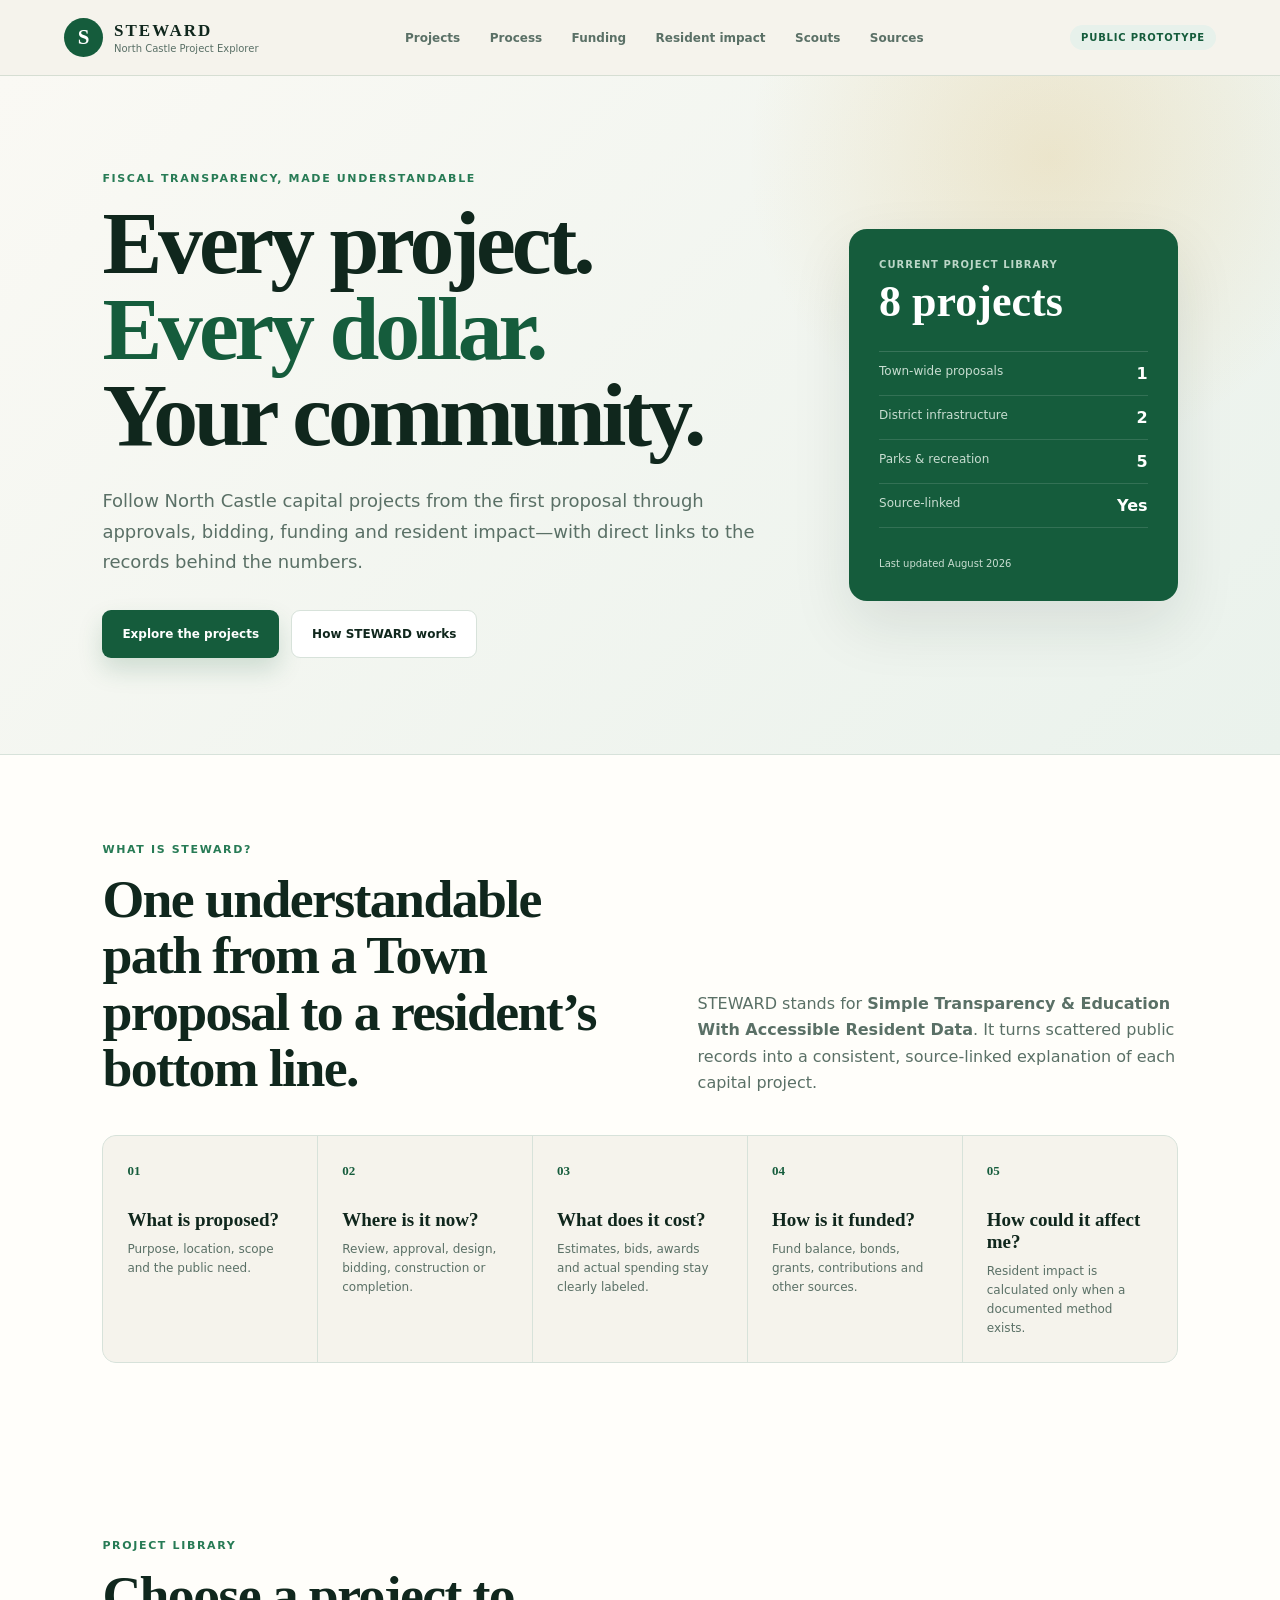
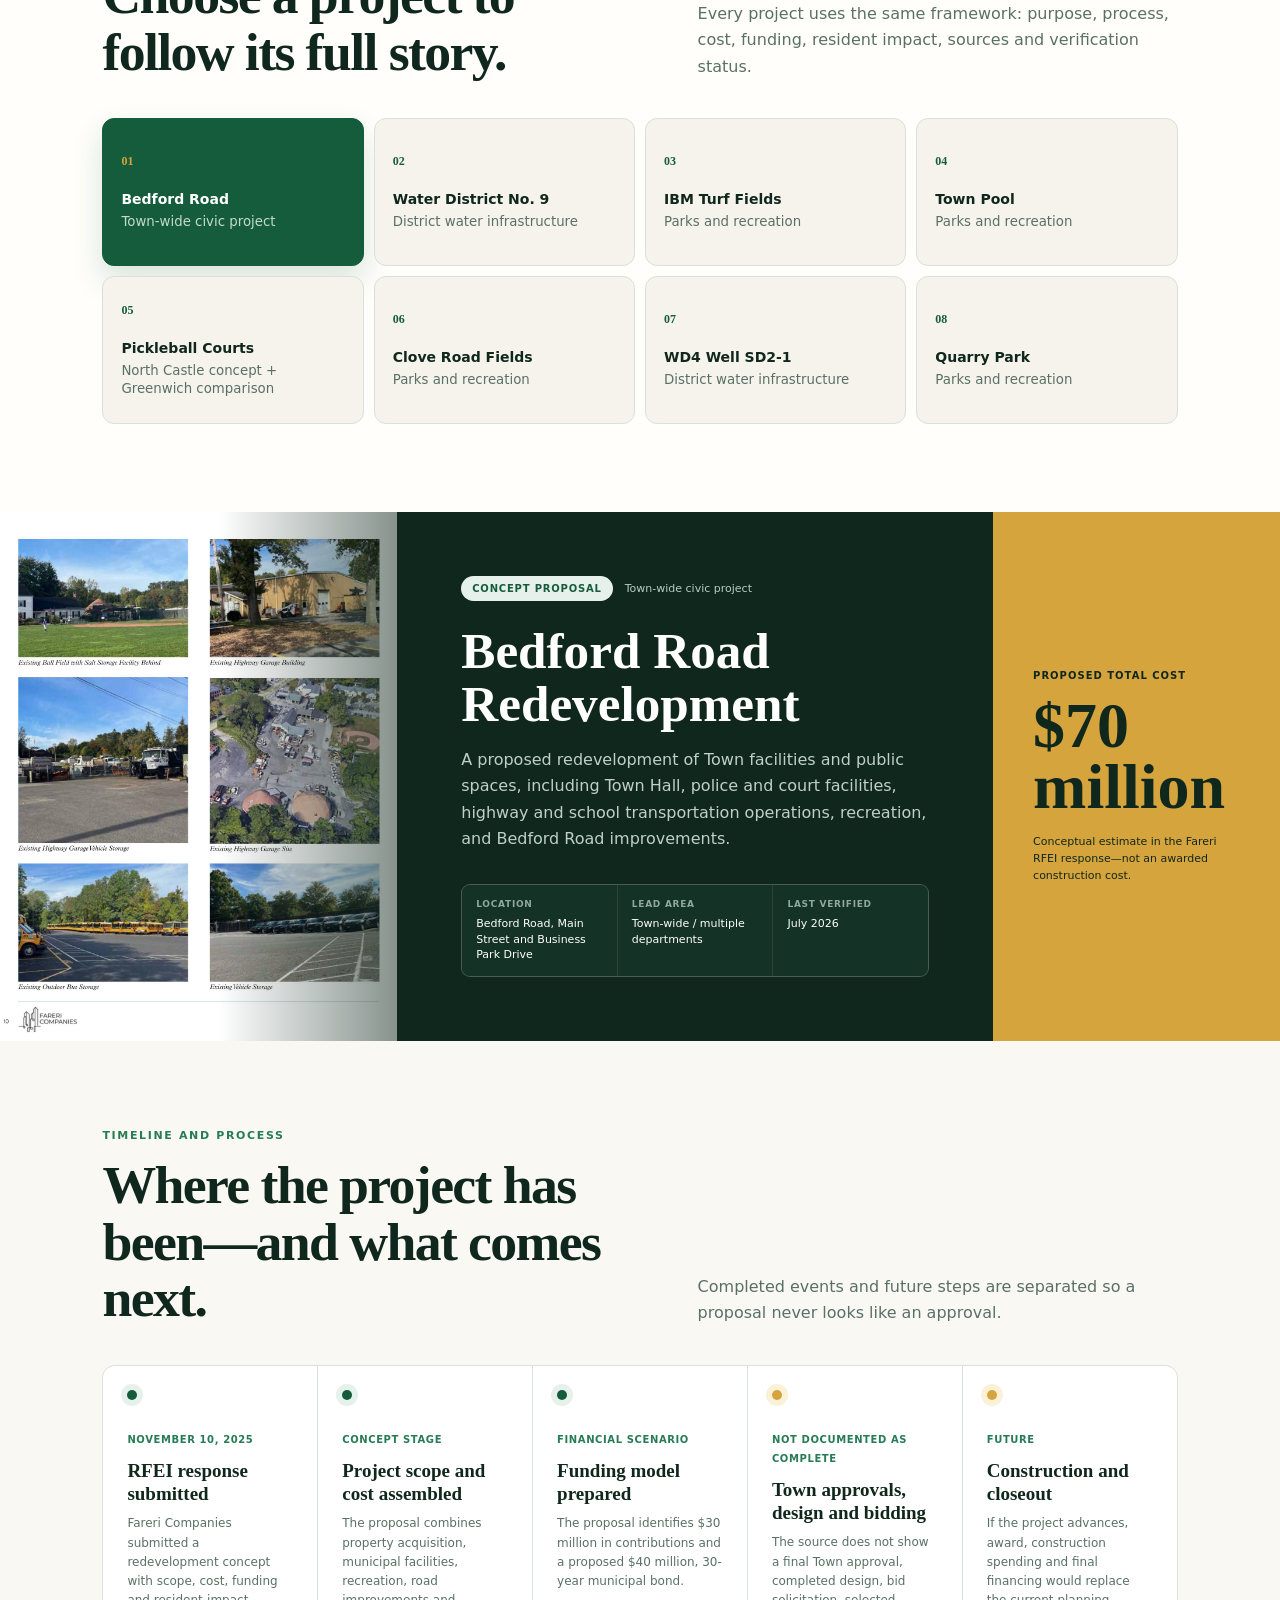
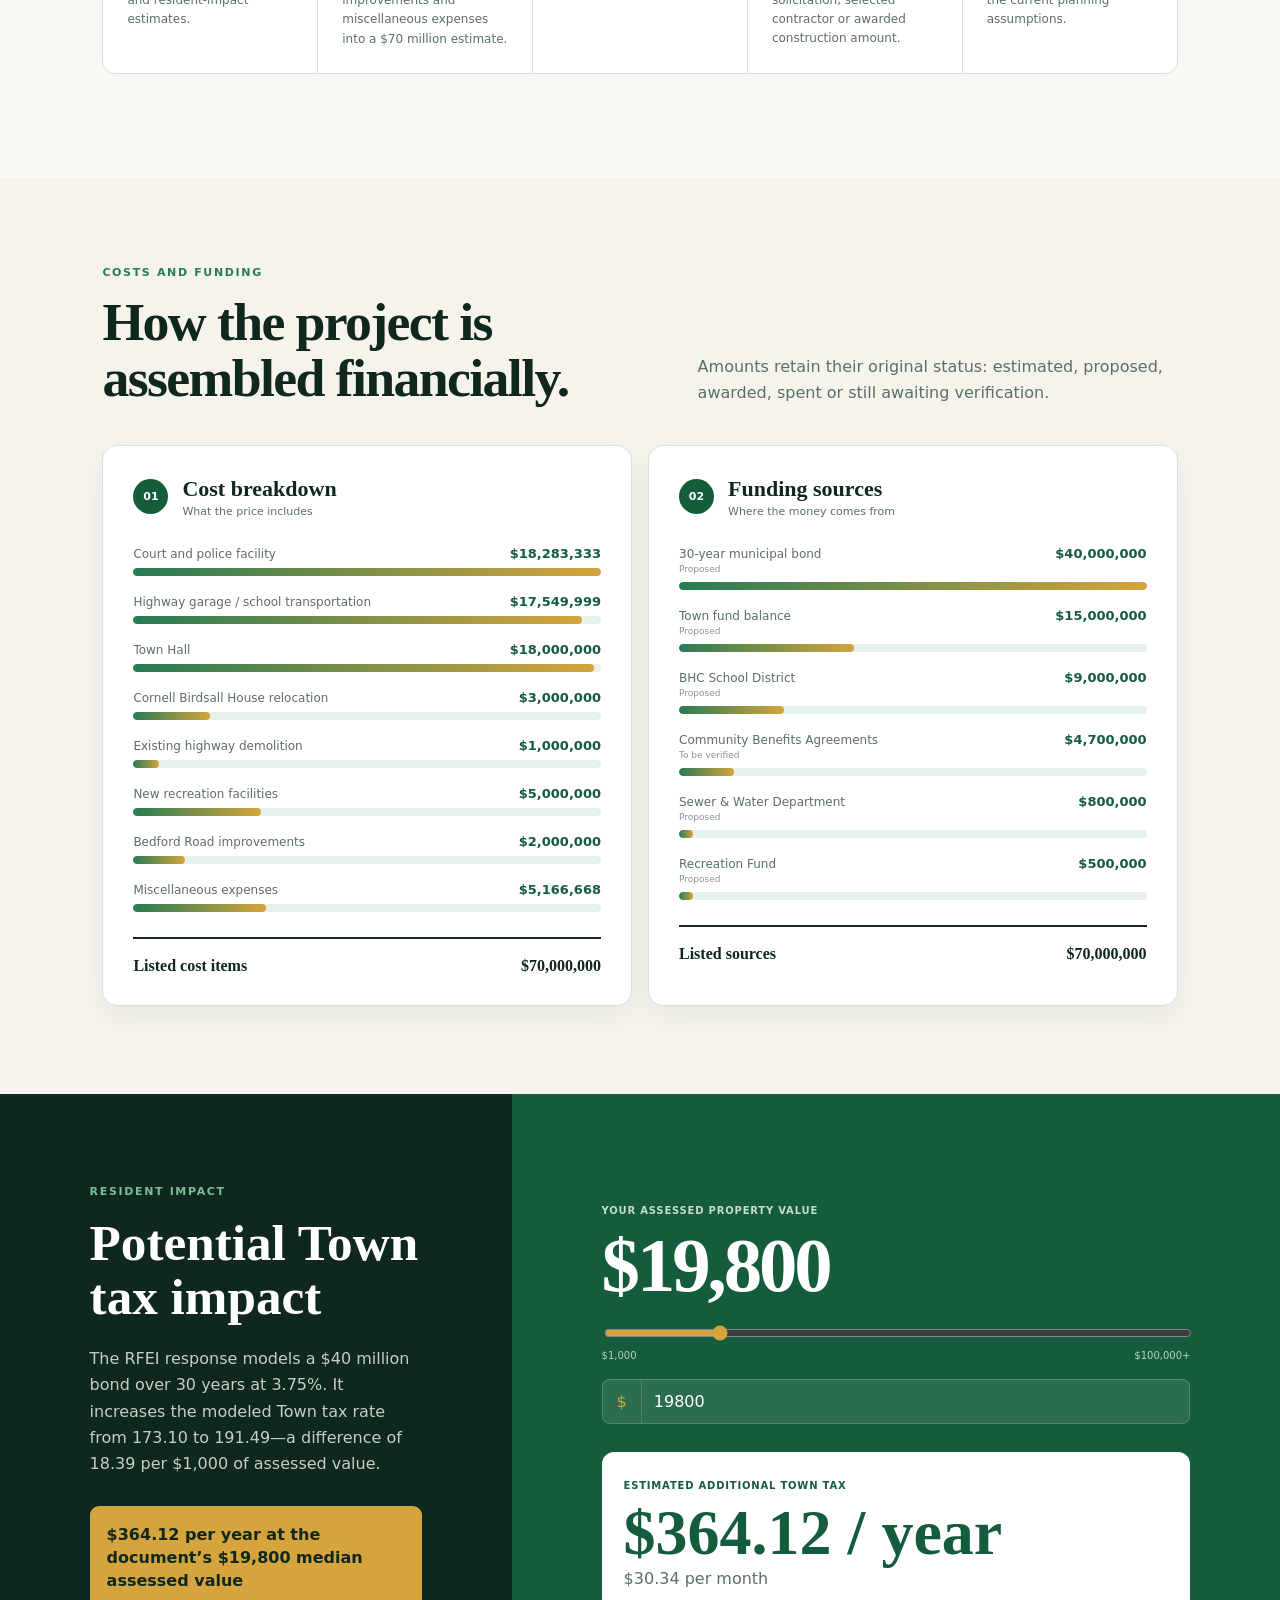
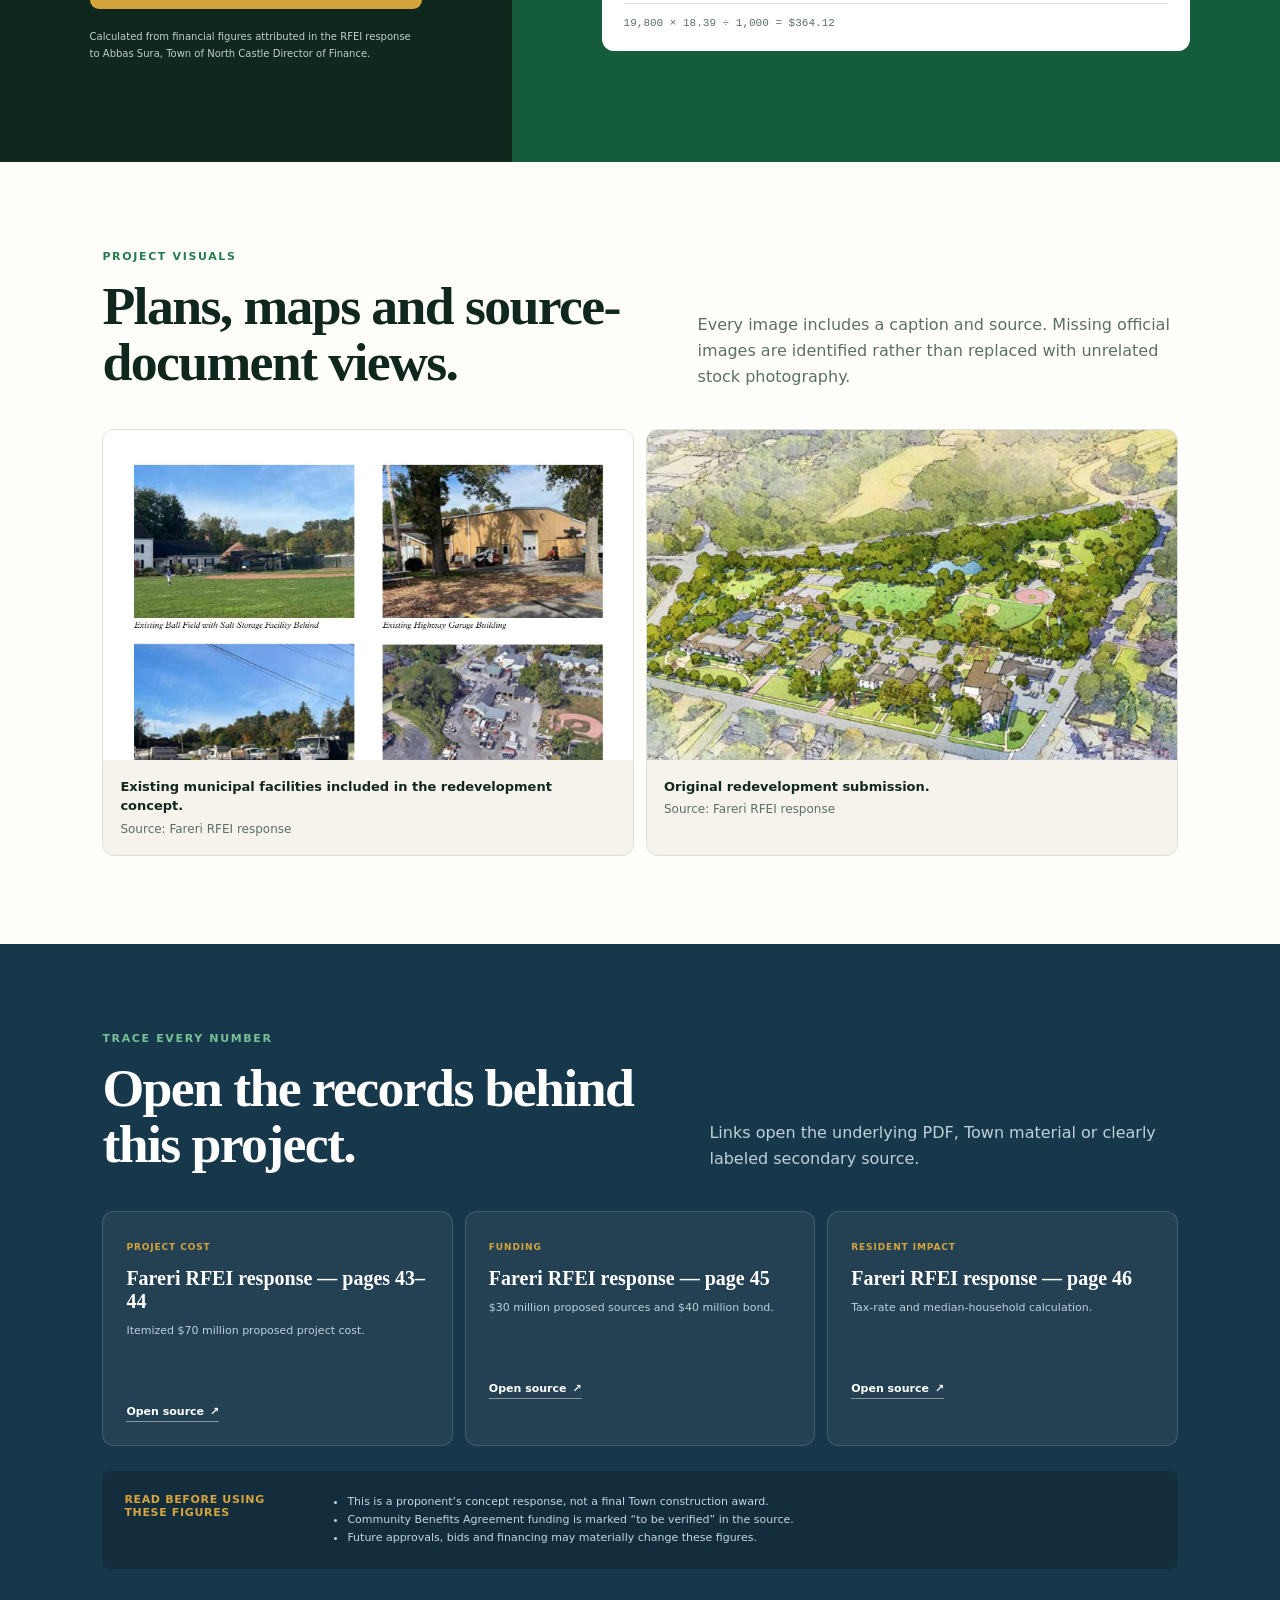
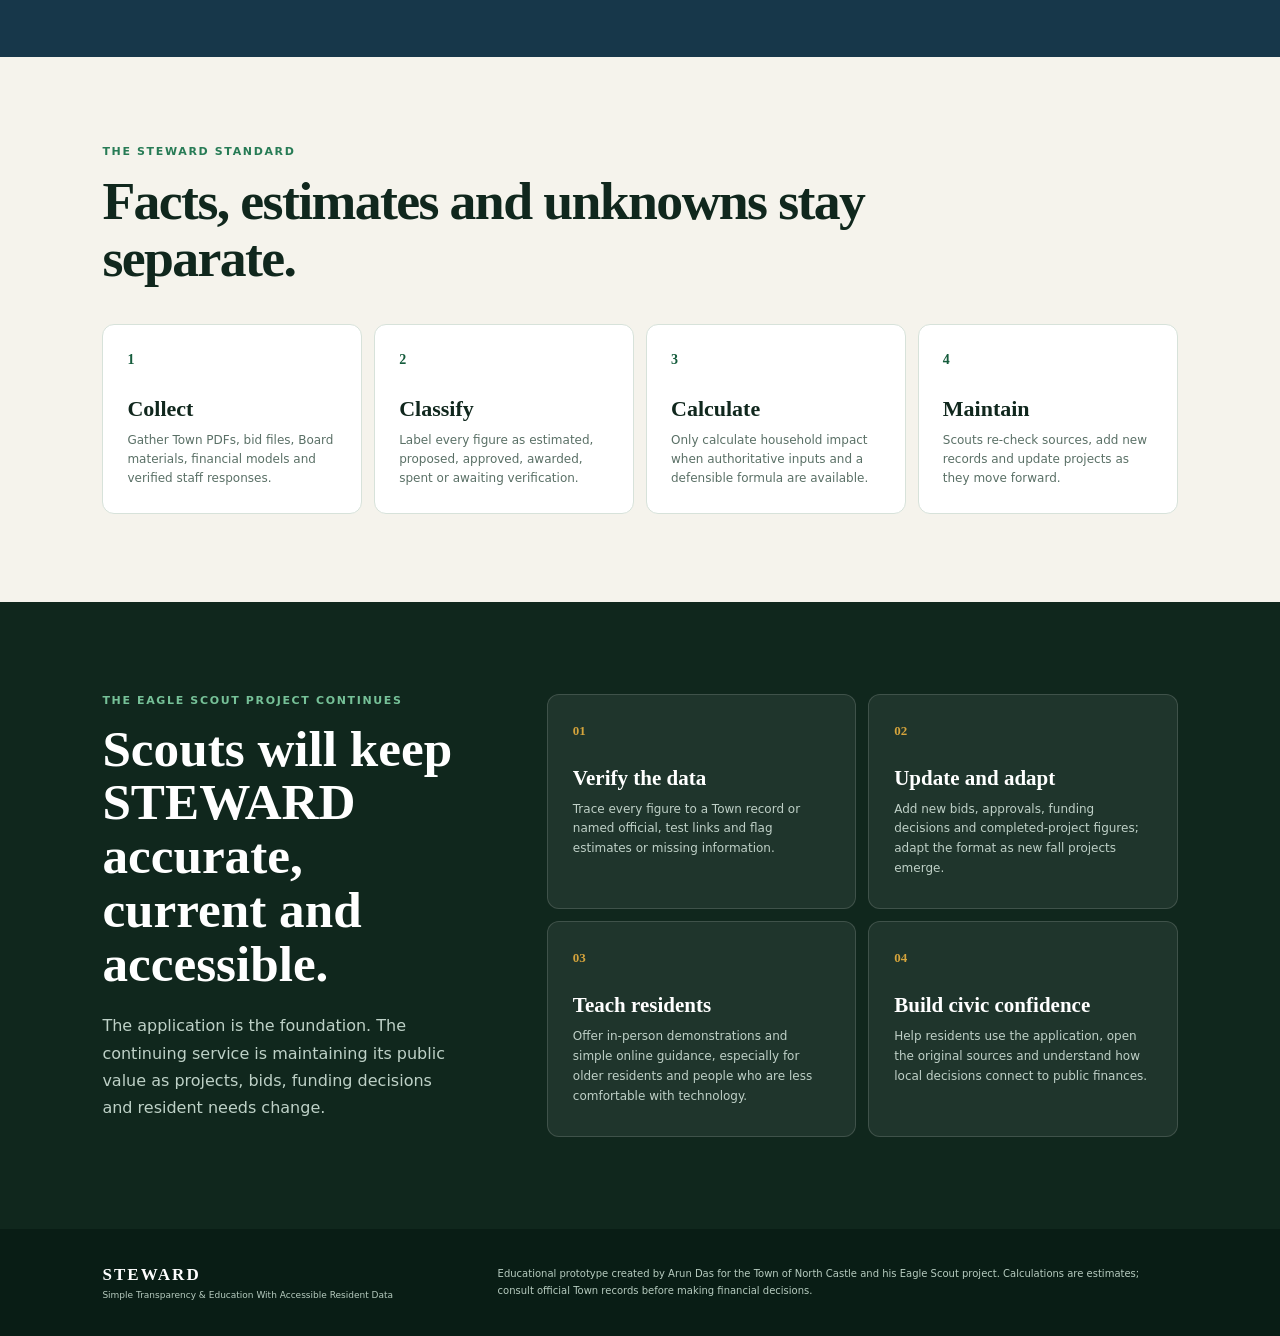
==== commit 8fc26e8c: "Add files via upload" ====
--- a/index.html
+++ b/index.html
@@ -108,6 +108,18 @@
     </section>
     <div class="comparison-note" id="comparisonNote" hidden></div>
 
+    <section class="section story-section" id="projectStory" hidden>
+      <div class="section-heading">
+        <div><p class="eyebrow">The project story</p><h2>Why this project matters locally.</h2></div>
+        <p id="storyContext"></p>
+      </div>
+      <div class="story-grid">
+        <article><span>WHO IS AFFECTED</span><p id="storyPeople"></p></article>
+        <article><span>PUBLIC DISCUSSION</span><p id="storyDiscussion"></p></article>
+        <article><span>NEXT DECISION</span><p id="storyNext"></p></article>
+      </div>
+    </section>
+
     <section class="section timeline-section" id="timeline">
       <div class="section-heading">
         <div>
@@ -174,6 +186,23 @@
         <strong>Read before using these figures</strong>
         <ul id="cautionList"></ul>
       </div>
+    </section>
+
+    <section class="comparison-case" id="comparisonCase" hidden>
+      <div class="comparison-case-header">
+        <p class="eyebrow">Separate neighboring-town case study</p>
+        <h2 id="comparisonTitle"></h2>
+        <p id="comparisonSummary"></p>
+      </div>
+      <div class="comparison-case-body">
+        <div><h3>Greenwich timeline</h3><ol class="timeline comparison-timeline" id="comparisonTimeline"></ol></div>
+        <aside>
+          <h3>Funding and outcome</h3><div id="comparisonFinance"></div>
+          <h3>What North Castle can learn</h3><ul id="comparisonLessons"></ul>
+        </aside>
+      </div>
+      <div class="comparison-gallery" id="comparisonGallery"></div>
+      <div class="comparison-sources" id="comparisonSources"></div>
     </section>
 
     <section class="section methodology-section" id="methodology">
--- a/styles.css
+++ b/styles.css
@@ -222,6 +222,33 @@
   background: var(--ink);
   color: white;
 }
+.story-section { background: #f4f7f5; }
+.story-grid { display: grid; grid-template-columns: repeat(3, 1fr); gap: 12px; }
+.story-grid article { padding: 25px; background: white; border: 1px solid var(--line); border-radius: 12px; }
+.story-grid span { color: var(--green); font-size: 9px; font-weight: 850; letter-spacing: .1em; }
+.story-grid p { margin: 14px 0 0; color: var(--muted); font-size: 13px; line-height: 1.65; }
+.comparison-case { padding: clamp(55px, 8vw, 110px); color: white; background: #173247; }
+.comparison-case-header { max-width: 850px; }
+.comparison-case-header h2 { margin: 0 0 18px; font: 600 clamp(38px, 5vw, 60px)/1.05 Georgia, serif; }
+.comparison-case-header > p:last-child { color: #c5d4dc; line-height: 1.7; }
+.comparison-case-body { display: grid; grid-template-columns: 1.35fr .65fr; gap: 55px; margin-top: 45px; }
+.comparison-case-body > div > h3, .comparison-case-body aside > h3 { margin: 0 0 20px; color: var(--gold); font: 600 23px Georgia, serif; }
+.comparison-case .timeline { padding: 0; }
+.comparison-case .timeline li { color: var(--ink); background: white; }
+.comparison-case aside { padding: 28px; background: rgba(255,255,255,.07); border: 1px solid rgba(255,255,255,.14); border-radius: 13px; }
+.comparison-figure { padding: 14px 0; border-bottom: 1px solid rgba(255,255,255,.15); }
+.comparison-figure span, .comparison-figure small { display: block; color: #bfd0da; }
+.comparison-figure strong { display: block; margin: 5px 0; color: white; font: 600 25px Georgia, serif; }
+.comparison-case aside ul { padding-left: 18px; color: #d2dee4; line-height: 1.65; }
+.comparison-gallery { display: grid; grid-template-columns: repeat(2,1fr); gap: 12px; margin-top: 35px; }
+.comparison-gallery figure { margin: 0; overflow: hidden; background: white; border-radius: 12px; }
+.comparison-gallery img { width: 100%; height: 280px; object-fit: cover; }
+.comparison-gallery figcaption { padding: 15px; color: var(--muted); font-size: 11px; }
+.comparison-gallery figcaption strong { display: block; color: var(--ink); }
+.comparison-sources { display: grid; grid-template-columns: repeat(3,1fr); gap: 10px; margin-top: 18px; }
+.comparison-sources a { padding: 16px; color: white; text-decoration: none; background: rgba(255,255,255,.06); border: 1px solid rgba(255,255,255,.14); border-radius: 9px; }
+.comparison-sources strong, .comparison-sources span { display: block; }
+.comparison-sources span { margin-top: 6px; color: #bfd0da; font-size: 10px; }
 .project-visual {
   min-height: 390px;
   background: #dce8df center/cover no-repeat;
@@ -456,6 +483,7 @@
 
 @media (max-width: 1050px) {
   .project-tabs { grid-template-columns: repeat(2, 1fr); }
+  .story-grid, .comparison-case-body, .comparison-sources { grid-template-columns: 1fr; }
   .project-banner { grid-template-columns: 0.75fr 1.25fr; }
   .headline-cost { grid-column: 1/-1; }
   .timeline { grid-template-columns: repeat(2, 1fr); }
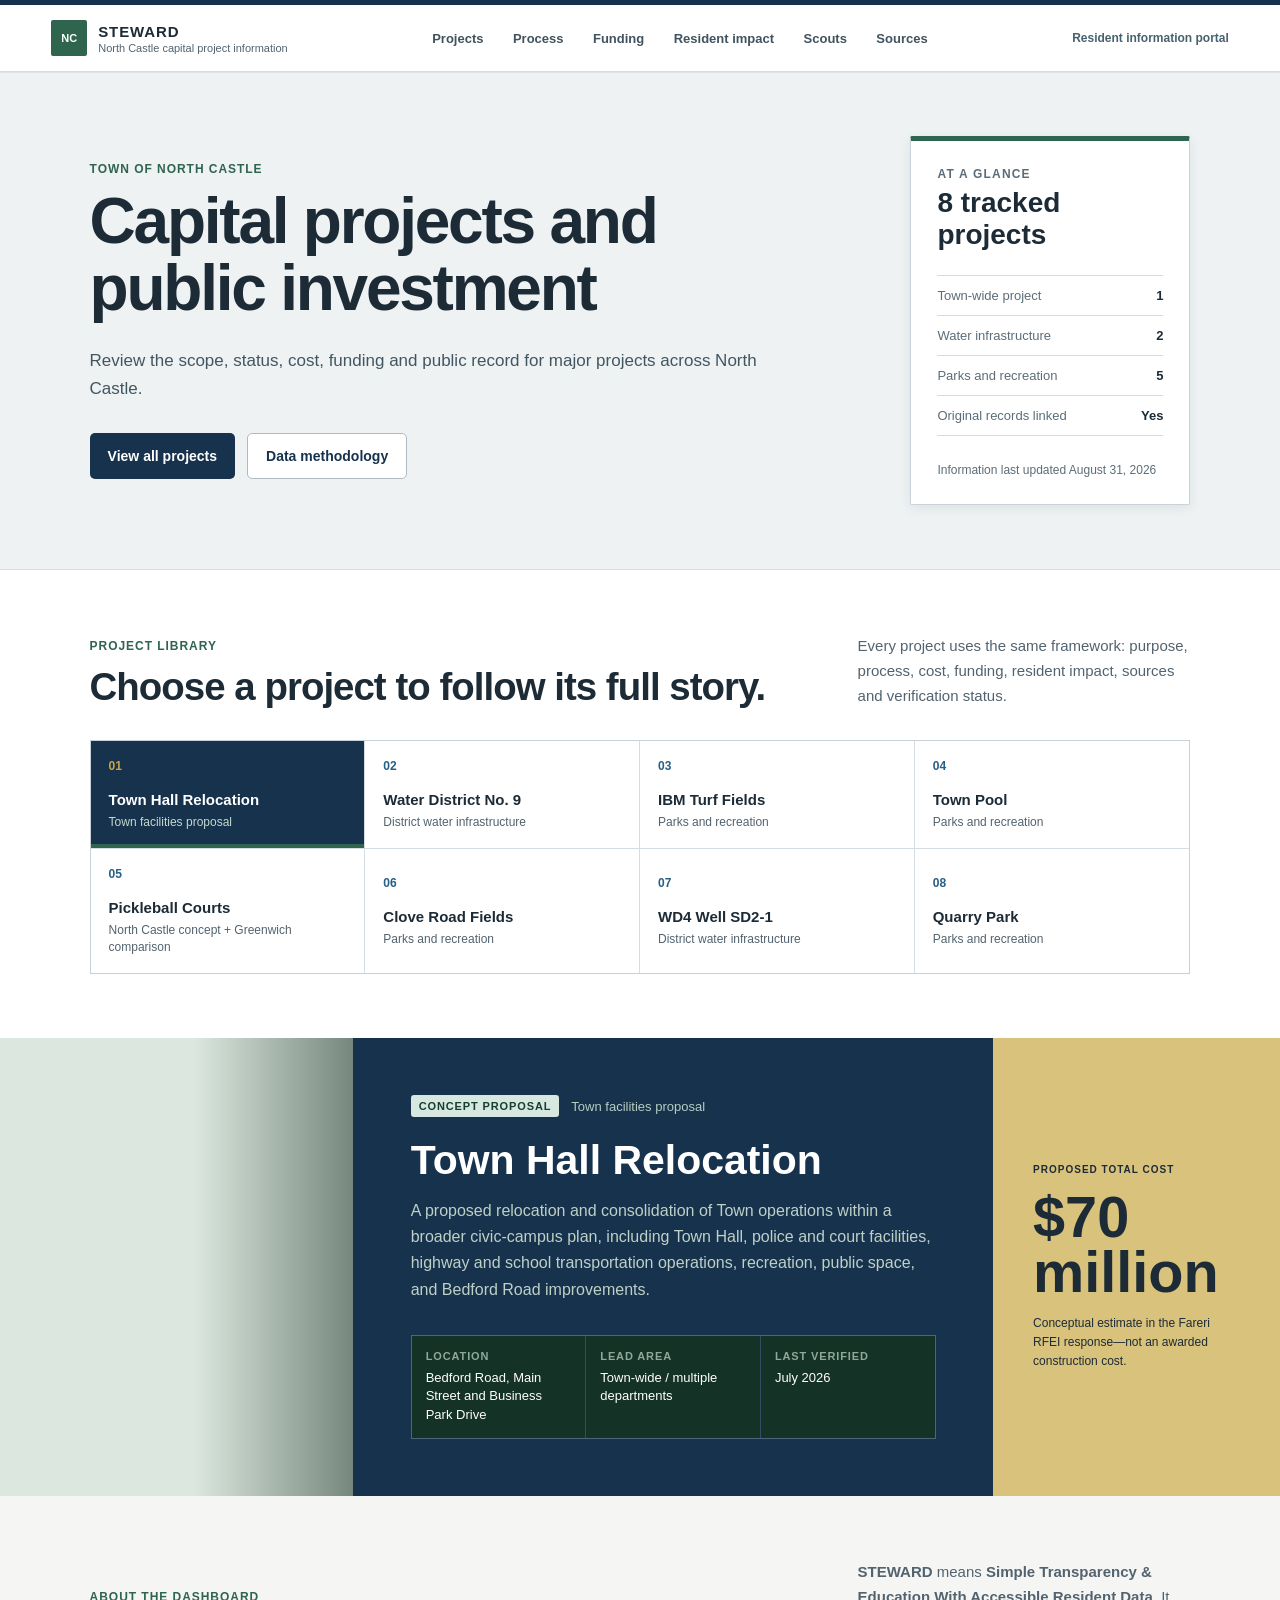
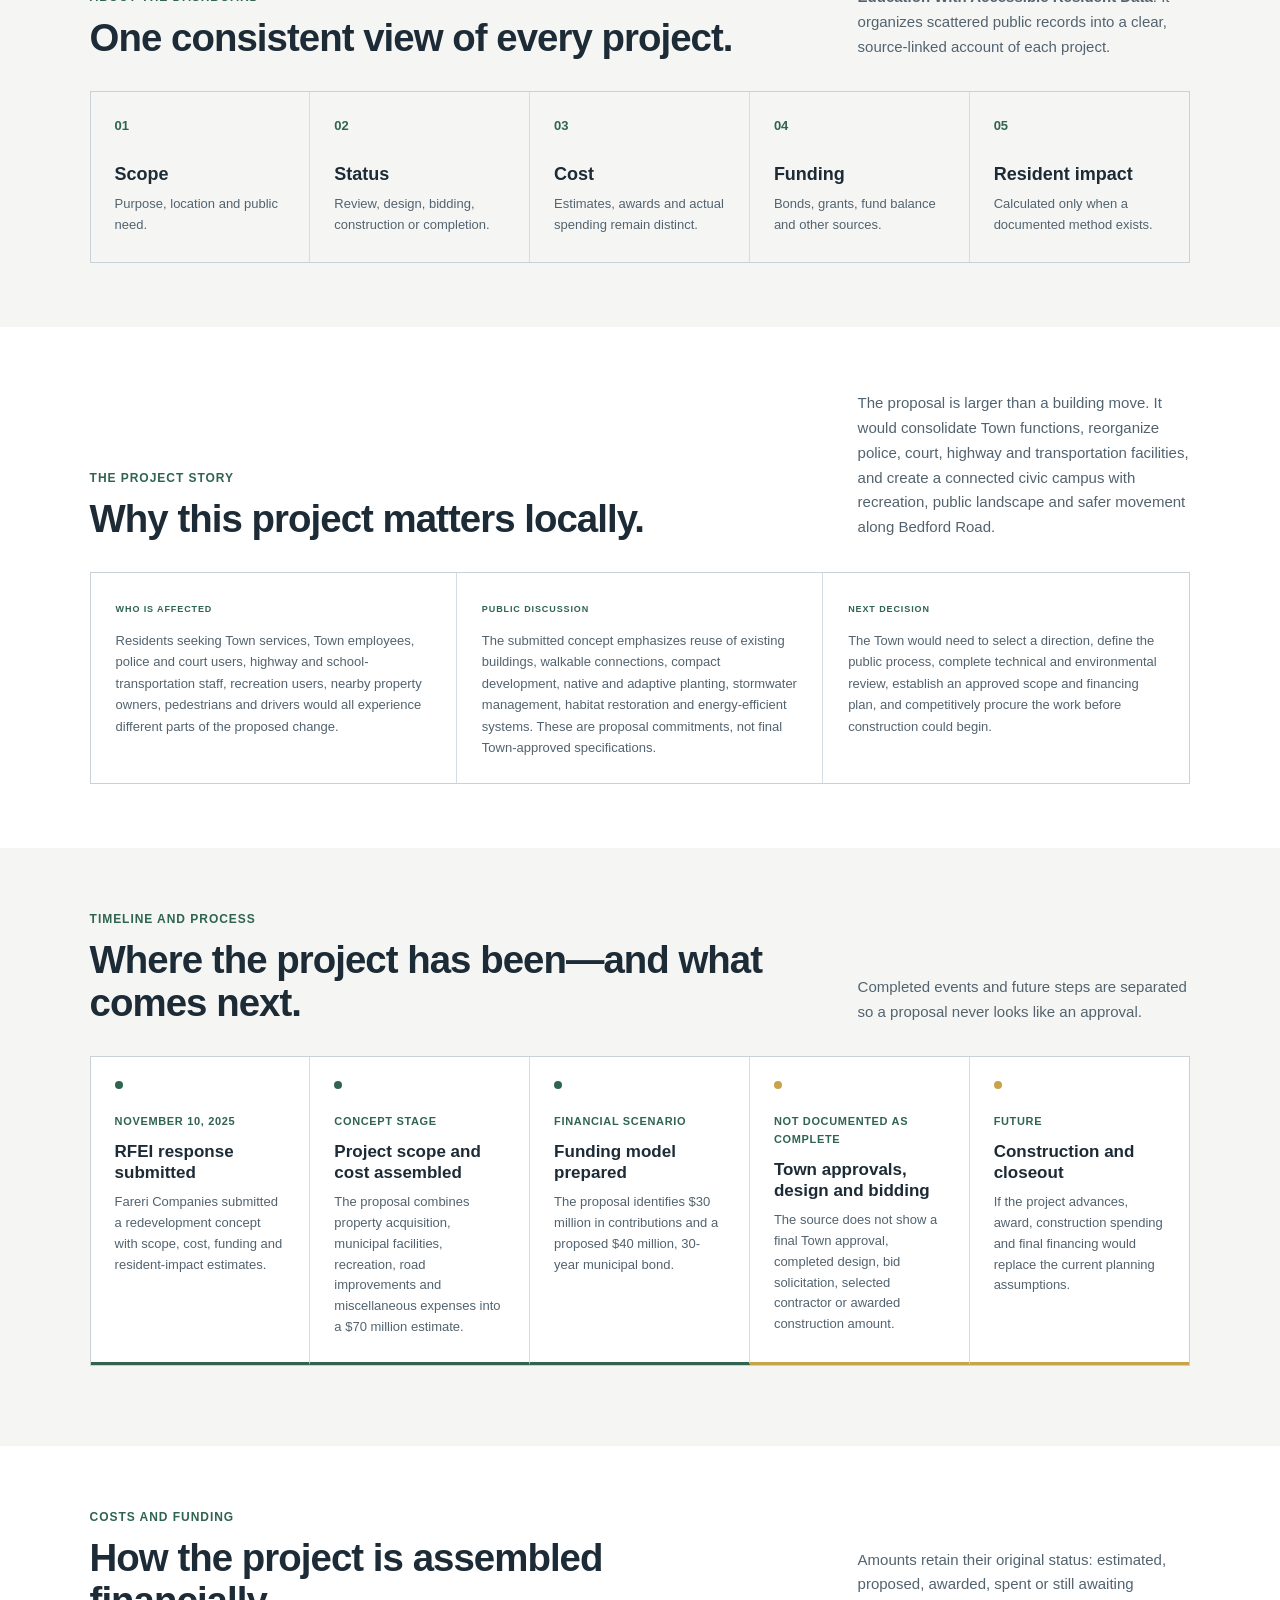
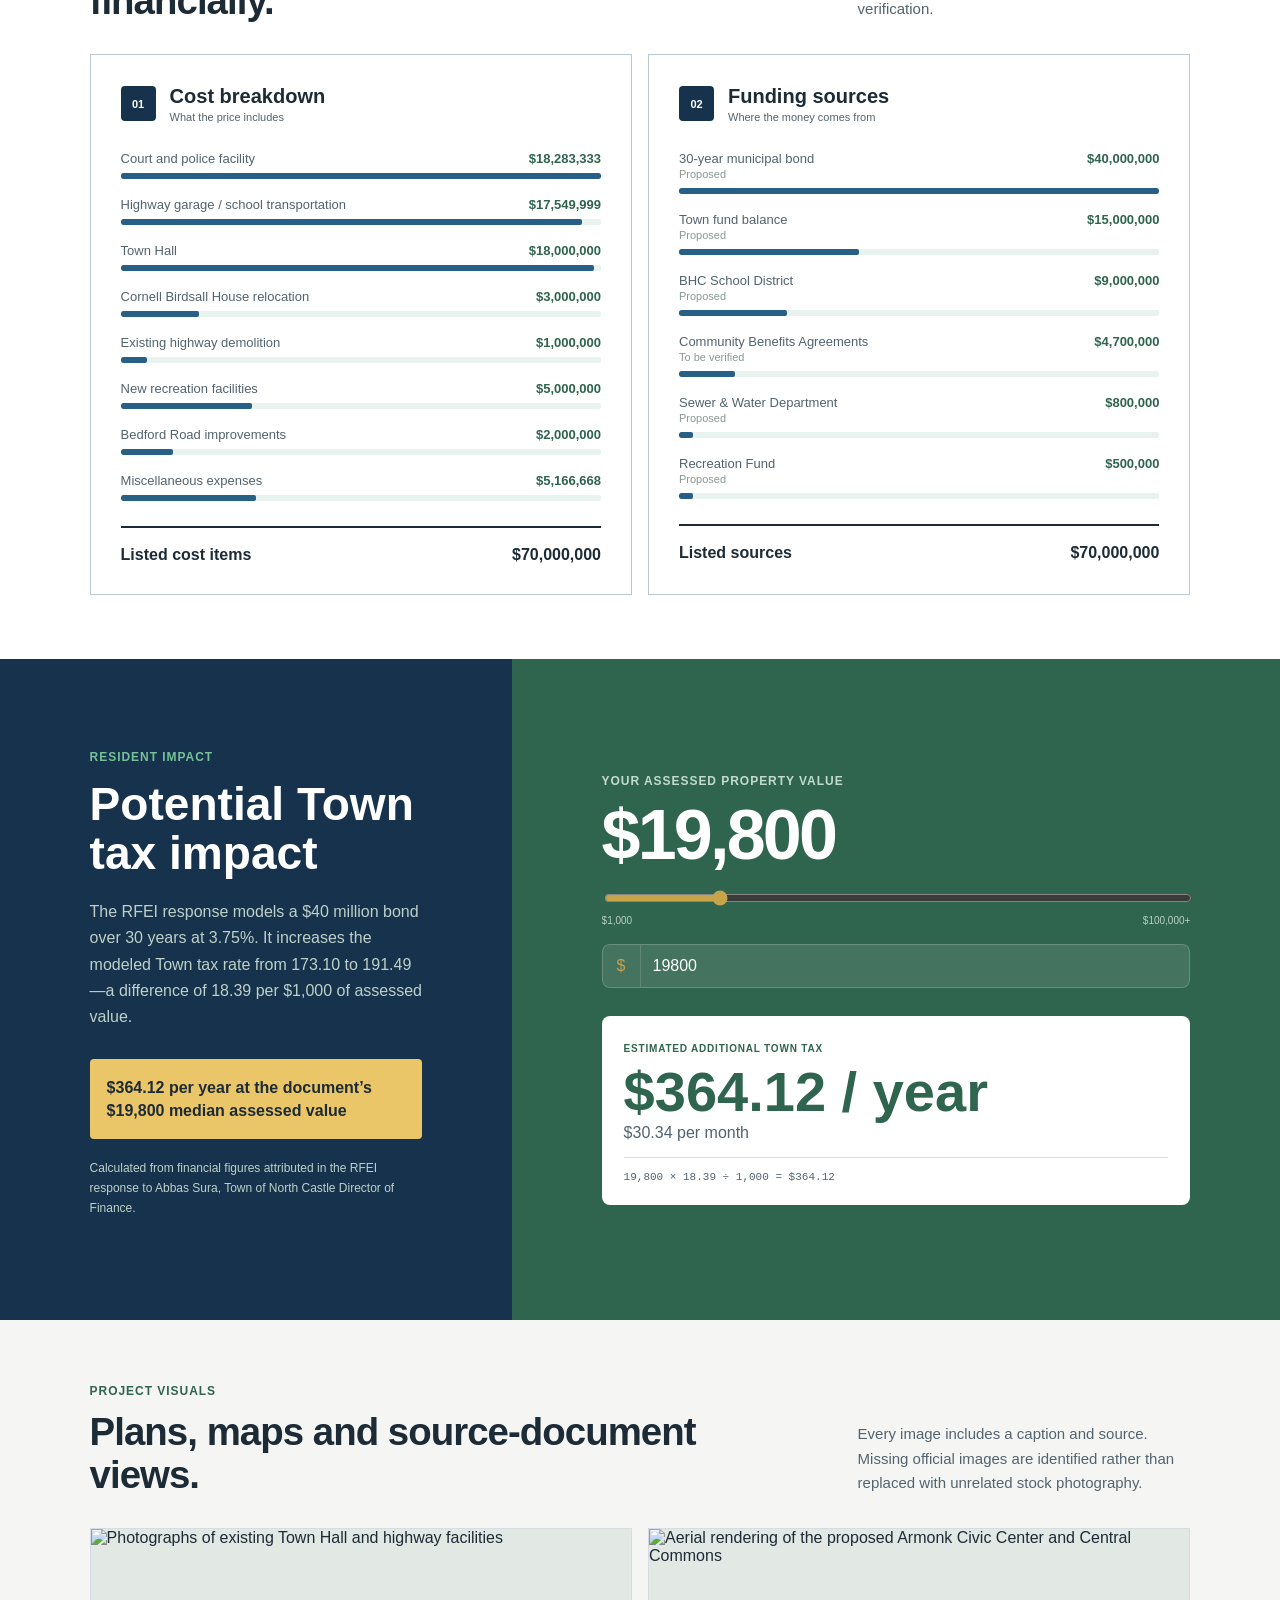
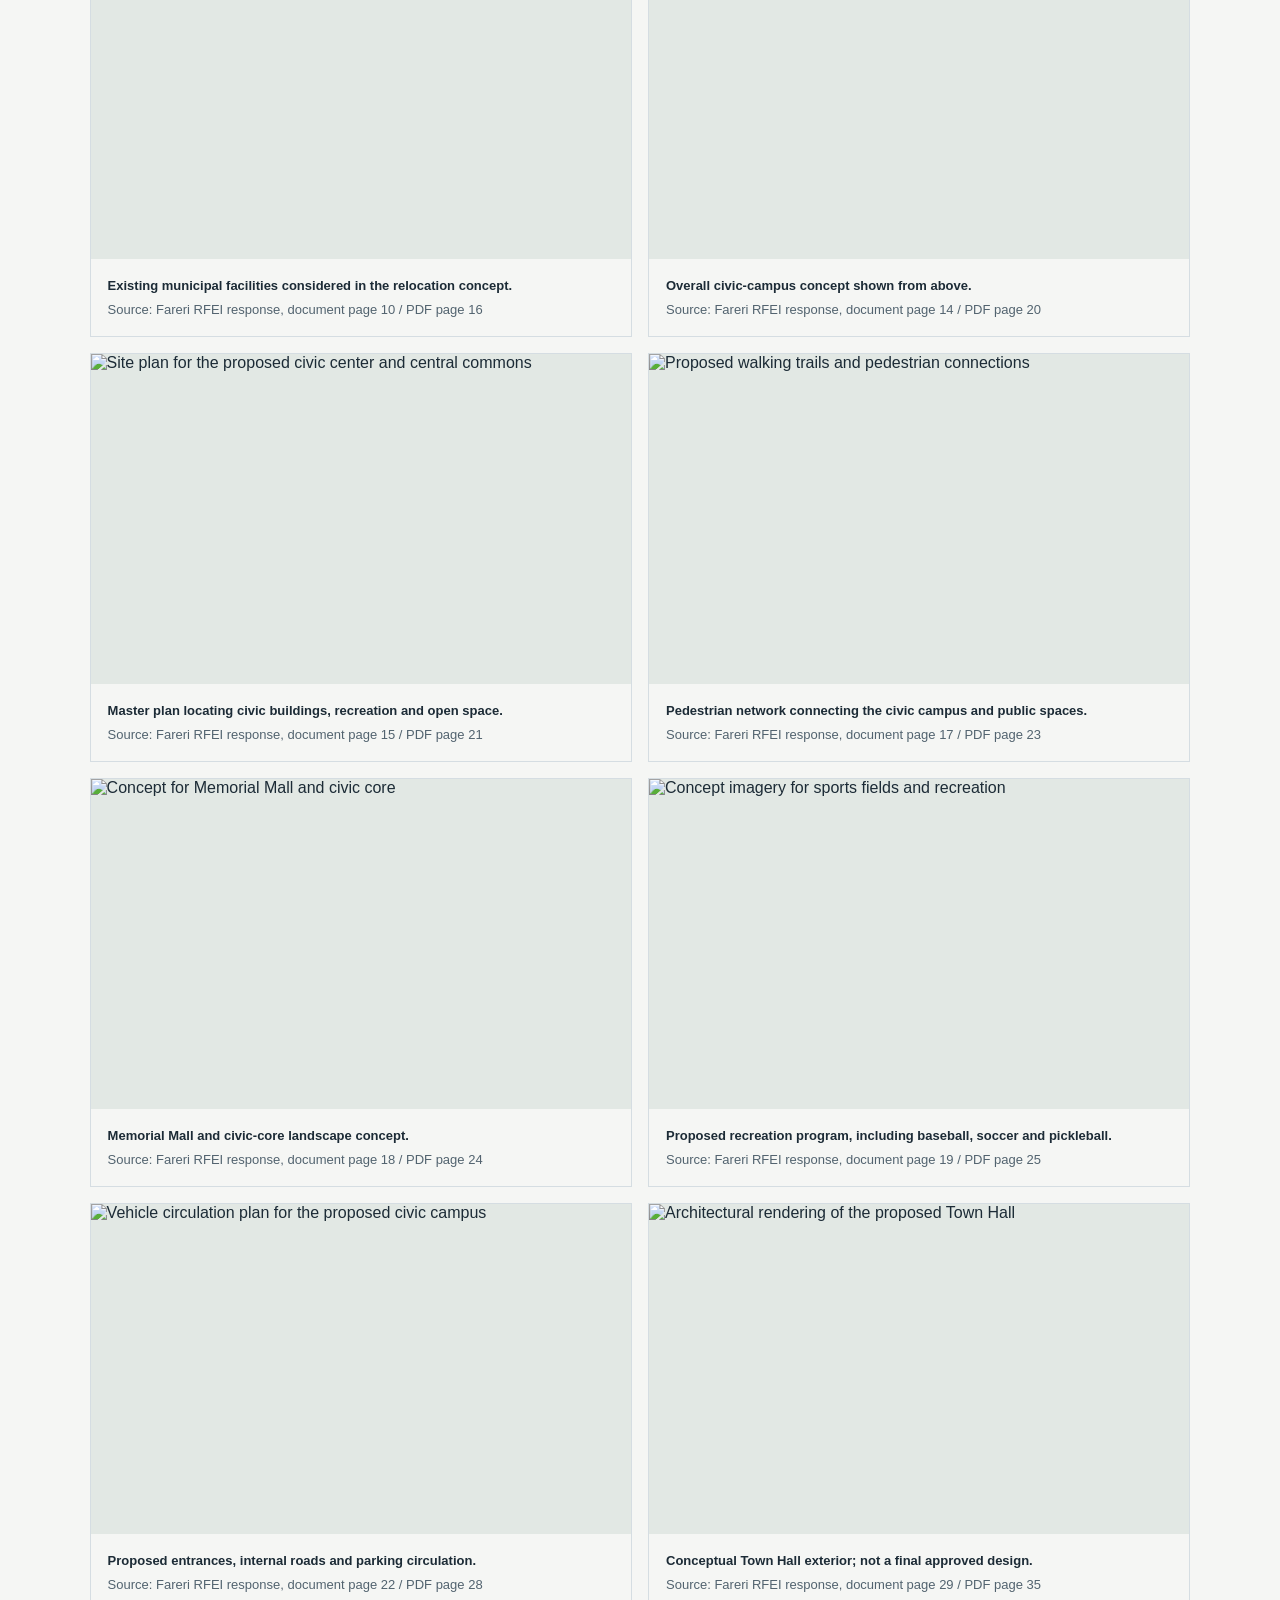
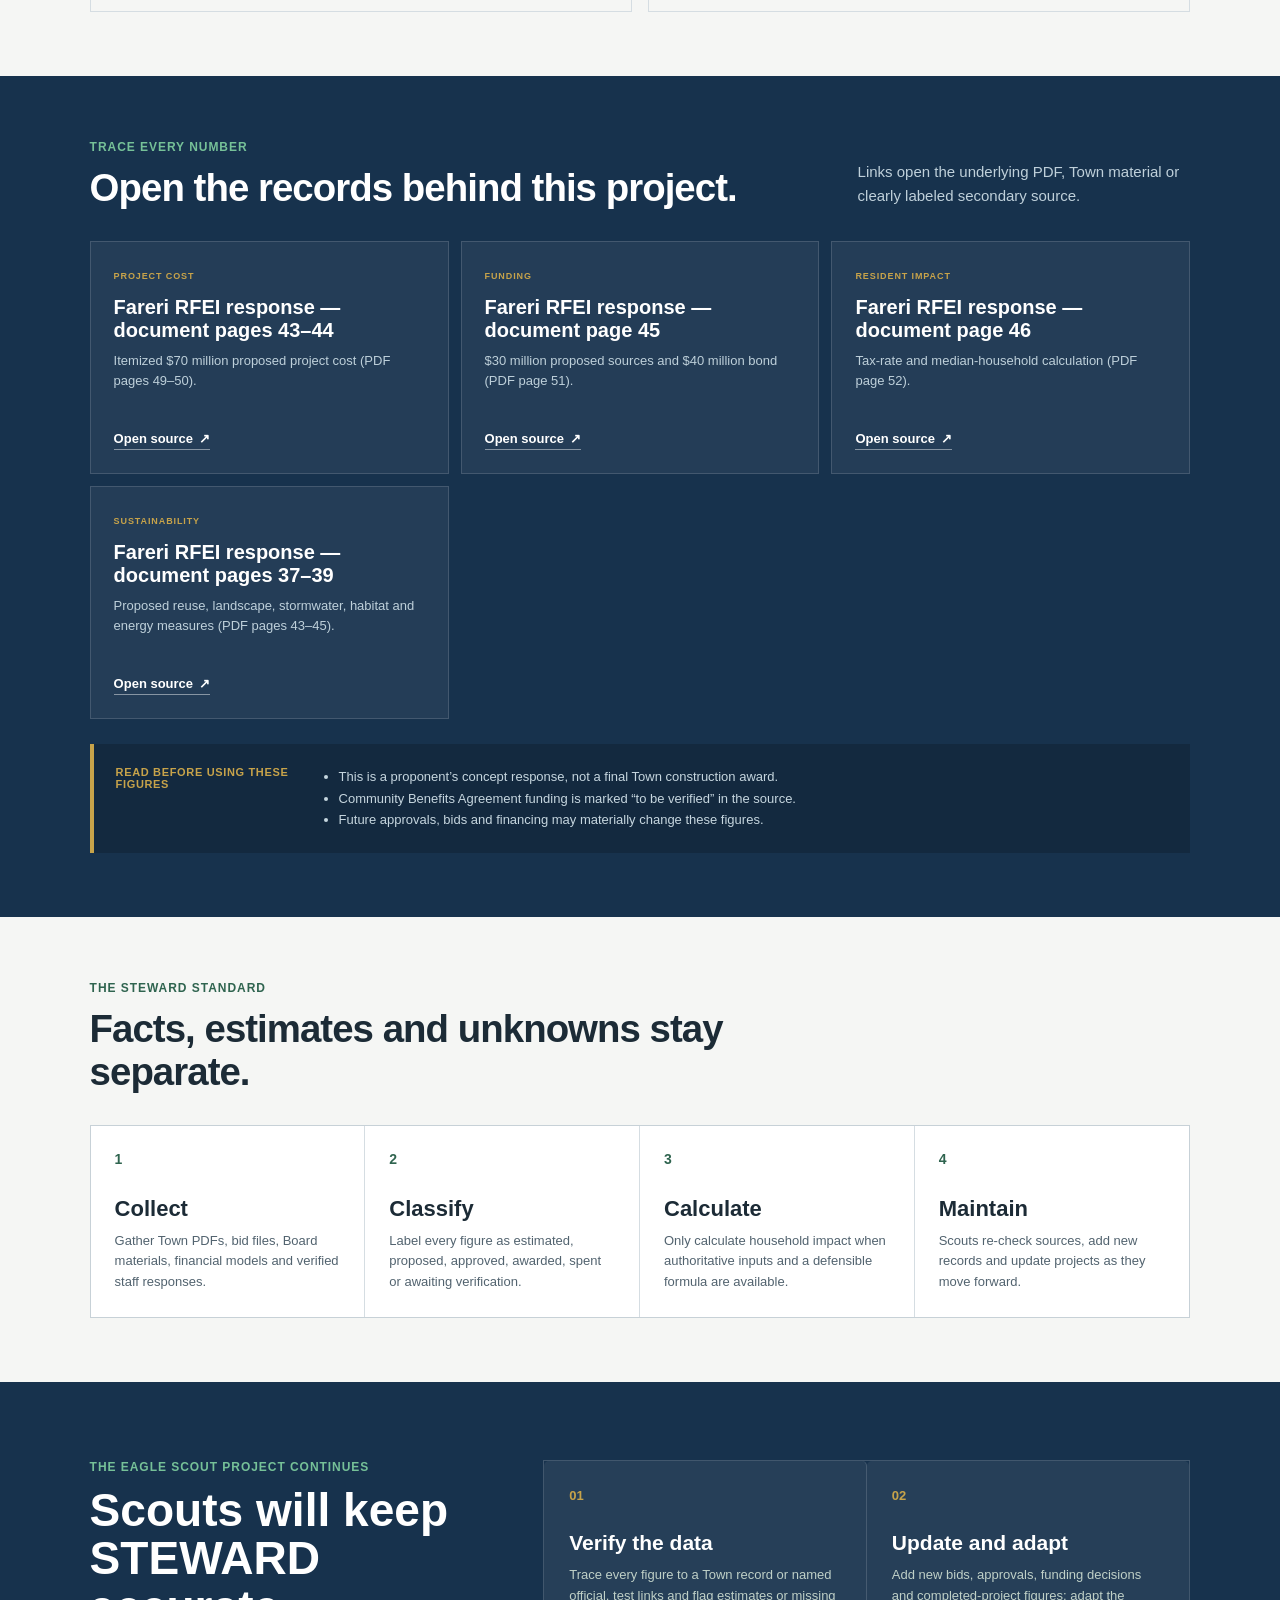
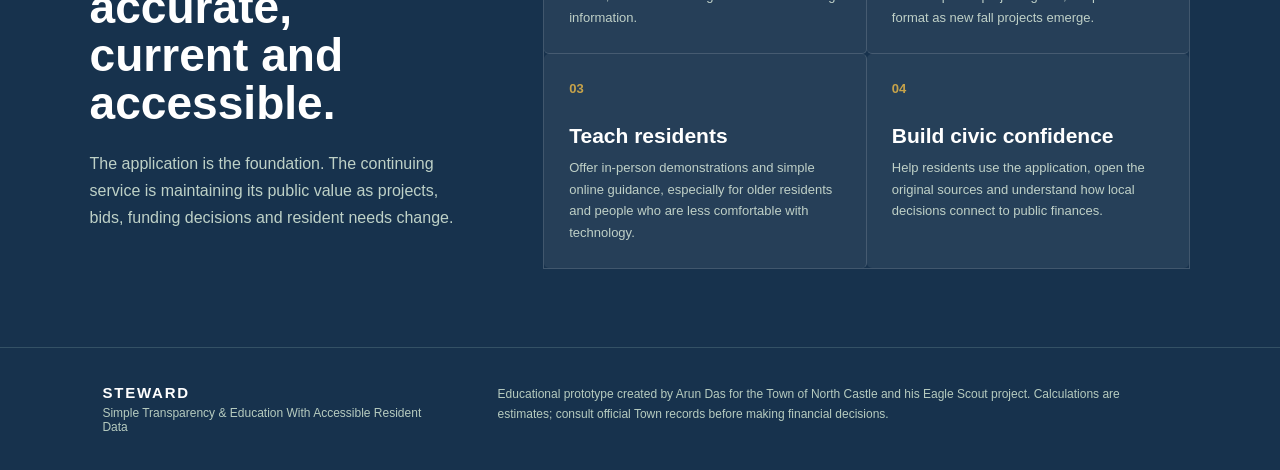
==== commit 2a3f6f44: "Add files via upload" ====
--- a/index.html
+++ b/index.html
@@ -10,8 +10,8 @@
 <body>
   <header class="site-header">
     <a class="brand" href="#top" aria-label="STEWARD home">
-      <span class="brand-mark">S</span>
-      <span><strong>STEWARD</strong><small>North Castle Project Explorer</small></span>
+      <span class="brand-mark">NC</span>
+      <span><strong>STEWARD</strong><small>North Castle capital project information</small></span>
     </a>
     <nav aria-label="Primary navigation">
       <a href="#projects">Projects</a>
@@ -21,54 +21,33 @@
       <a href="#scouts">Scouts</a>
       <a href="#sources">Sources</a>
     </nav>
-    <span class="prototype-tag">Public prototype</span>
+    <span class="prototype-tag">Resident information portal</span>
   </header>
 
   <main id="top">
     <section class="hero">
       <div class="hero-copy">
-        <p class="eyebrow">Fiscal transparency, made understandable</p>
-        <h1>Every project.<br><em>Every dollar.</em><br>Your community.</h1>
+        <p class="eyebrow">Town of North Castle</p>
+        <h1>Capital projects and public investment</h1>
         <p class="hero-lede">
-          Follow North Castle capital projects from the first proposal through approvals,
-          bidding, funding and resident impact—with direct links to the records behind the numbers.
+          Review the scope, status, cost, funding and public record for major projects across North Castle.
         </p>
         <div class="hero-actions">
-          <a class="button button-primary" href="#projects">Explore the projects</a>
-          <a class="button button-secondary" href="#methodology">How STEWARD works</a>
+          <a class="button button-primary" href="#projects">View all projects</a>
+          <a class="button button-secondary" href="#methodology">Data methodology</a>
         </div>
       </div>
       <aside class="hero-summary" aria-label="Application summary">
-        <p>Current project library</p>
-        <strong>8 projects</strong>
+        <p>At a glance</p>
+        <strong>8 tracked projects</strong>
         <dl>
-          <div><dt>Town-wide proposals</dt><dd>1</dd></div>
-          <div><dt>District infrastructure</dt><dd>2</dd></div>
-          <div><dt>Parks & recreation</dt><dd>5</dd></div>
-          <div><dt>Source-linked</dt><dd>Yes</dd></div>
+          <div><dt>Town-wide project</dt><dd>1</dd></div>
+          <div><dt>Water infrastructure</dt><dd>2</dd></div>
+          <div><dt>Parks and recreation</dt><dd>5</dd></div>
+          <div><dt>Original records linked</dt><dd>Yes</dd></div>
         </dl>
-        <span>Last updated August 2026</span>
+        <span>Information last updated August 31, 2026</span>
       </aside>
-    </section>
-
-    <section class="section about-section" id="about">
-      <div class="section-heading">
-        <div>
-          <p class="eyebrow">What is STEWARD?</p>
-          <h2>One understandable path from a Town proposal to a resident’s bottom line.</h2>
-        </div>
-        <p>
-          STEWARD stands for <strong>Simple Transparency &amp; Education With Accessible Resident Data</strong>.
-          It turns scattered public records into a consistent, source-linked explanation of each capital project.
-        </p>
-      </div>
-      <div class="steward-path" aria-label="How STEWARD organizes a capital project">
-        <article><span>01</span><h3>What is proposed?</h3><p>Purpose, location, scope and the public need.</p></article>
-        <article><span>02</span><h3>Where is it now?</h3><p>Review, approval, design, bidding, construction or completion.</p></article>
-        <article><span>03</span><h3>What does it cost?</h3><p>Estimates, bids, awards and actual spending stay clearly labeled.</p></article>
-        <article><span>04</span><h3>How is it funded?</h3><p>Fund balance, bonds, grants, contributions and other sources.</p></article>
-        <article><span>05</span><h3>How could it affect me?</h3><p>Resident impact is calculated only when a documented method exists.</p></article>
-      </div>
     </section>
 
     <section class="section projects-section" id="projects">
@@ -107,6 +86,26 @@
       </div>
     </section>
     <div class="comparison-note" id="comparisonNote" hidden></div>
+
+    <section class="section about-section" id="about">
+      <div class="section-heading">
+        <div>
+          <p class="eyebrow">About the dashboard</p>
+          <h2>One consistent view of every project.</h2>
+        </div>
+        <p>
+          <strong>STEWARD</strong> means <strong>Simple Transparency &amp; Education With Accessible Resident Data</strong>.
+          It organizes scattered public records into a clear, source-linked account of each project.
+        </p>
+      </div>
+      <div class="steward-path" aria-label="How STEWARD organizes a capital project">
+        <article><span>01</span><h3>Scope</h3><p>Purpose, location and public need.</p></article>
+        <article><span>02</span><h3>Status</h3><p>Review, design, bidding, construction or completion.</p></article>
+        <article><span>03</span><h3>Cost</h3><p>Estimates, awards and actual spending remain distinct.</p></article>
+        <article><span>04</span><h3>Funding</h3><p>Bonds, grants, fund balance and other sources.</p></article>
+        <article><span>05</span><h3>Resident impact</h3><p>Calculated only when a documented method exists.</p></article>
+      </div>
+    </section>
 
     <section class="section story-section" id="projectStory" hidden>
       <div class="section-heading">
--- a/styles.css
+++ b/styles.css
@@ -428,6 +428,12 @@
 .gallery img { display: block; width: 100%; height: 330px; object-fit: cover; object-position: top; background: #e2e8e4; }
 .gallery figcaption { padding: 17px; color: var(--muted); font-size: 12px; line-height: 1.5; }
 .gallery figcaption strong { display: block; margin-bottom: 4px; color: var(--ink); font-size: 13px; }
+.gallery-link { display: block; overflow: hidden; background: #e8edef; }
+.gallery-link img { transition: transform .22s ease, filter .22s ease; }
+.gallery-link:hover img { transform: scale(1.012); filter: saturate(1.05); }
+.gallery figure.document-view img { object-fit: contain; object-position: center; padding: 8px; background: #edf2f4; }
+.gallery figcaption > span { display: block; }
+.gallery figcaption > a { display: inline-block; margin-top: 9px; color: var(--blue); font-size: 12px; font-weight: 750; text-decoration: none; border-bottom: 1px solid currentColor; }
 .gallery-empty { grid-column: 1/-1; padding: 35px; text-align: center; color: var(--muted); background: var(--cream); border: 1px dashed #b8c7be; border-radius: 12px; }
 
 .sources-section { color: white; background: var(--navy); }
@@ -515,3 +521,297 @@
   footer { display: block; }
   footer p { margin-top: 20px; }
 }
+
+/* Civic interface refresh: restrained, information-first, system typography. */
+:root {
+  --ink: #17232c;
+  --ink-2: #0b2b43;
+  --green: #14745d;
+  --green-2: #176b8f;
+  --mint: #e8f3ef;
+  --cream: #f5f7f8;
+  --paper: #ffffff;
+  --line: #d8e0e5;
+  --muted: #586873;
+  --gold: #d7a83d;
+  --navy: #0b2b43;
+  --blue: #176b8f;
+  --shadow: 0 8px 24px rgba(11, 43, 67, .08);
+}
+
+body { font-size: 16px; background: #fff; }
+.brand-mark,
+.brand strong,
+.hero h1,
+.hero-summary > strong,
+.section-heading h2,
+.project-tab > span,
+.comparison-case-header h2,
+.comparison-case-body > div > h3,
+.comparison-case-body aside > h3,
+.comparison-figure strong,
+.project-visual.turf-visual::before,
+.project-banner-copy h2,
+.headline-cost strong,
+.comparison-note strong,
+.steward-path span,
+.scout-grid span,
+.steward-path h3,
+.timeline h3,
+.finance-card h3,
+.finance-total,
+.impact-intro h2,
+.empty-impact strong,
+.assessment-display,
+.result-amount,
+.source-card h3,
+.method-grid article > span,
+.method-grid h3,
+.scout-copy h2,
+.scout-grid h3,
+footer strong {
+  font-family: -apple-system, BlinkMacSystemFont, "Segoe UI", Roboto, Helvetica, Arial, sans-serif;
+}
+
+.site-header {
+  min-height: 68px;
+  padding: 0 clamp(20px, 4vw, 64px);
+  background: rgba(255,255,255,.96);
+  border-bottom-color: var(--line);
+}
+.brand-mark { width: 36px; height: 36px; border-radius: 5px; background: var(--navy); font-size: 11px; font-weight: 800; }
+.brand strong { font-size: 15px; font-weight: 750; }
+.brand small { font-size: 11px; }
+.site-header nav a { color: #40535f; font-size: 13px; font-weight: 600; }
+.prototype-tag { padding: 0; color: var(--green); background: transparent; font-size: 12px; letter-spacing: 0; text-transform: none; }
+
+.hero {
+  grid-template-columns: minmax(0,1.45fr) minmax(280px,.55fr);
+  min-height: 500px;
+  padding: 72px clamp(24px,7vw,108px);
+  color: white;
+  background: var(--navy);
+  border-bottom: 5px solid var(--gold);
+}
+.hero .eyebrow { color: #83c8b6; }
+.hero h1 { max-width: 920px; font-size: clamp(42px,5.4vw,72px); font-weight: 650; line-height: 1.04; letter-spacing: -.035em; }
+.hero-lede { max-width: 760px; margin: 24px 0 30px; color: #c9d6de; font-size: 18px; line-height: 1.65; }
+.button { min-height: 46px; padding: 0 18px; border-radius: 5px; font-size: 14px; }
+.button-primary { color: var(--navy); background: white; box-shadow: none; }
+.button-secondary { color: white; background: transparent; border-color: #668093; }
+.hero-summary { padding: 26px; background: rgba(255,255,255,.06); border: 1px solid rgba(255,255,255,.2); border-radius: 8px; box-shadow: none; }
+.hero-summary > p { color: #9fb3bf; font-size: 12px; }
+.hero-summary > strong { font-size: 28px; font-weight: 650; }
+.hero-summary dt, .hero-summary dd { font-size: 13px; }
+.hero-summary > span { font-size: 12px; }
+
+.section, .sources-section { padding: 72px clamp(24px,7vw,108px); }
+.section-heading { display: grid; grid-template-columns: minmax(0,1.35fr) minmax(280px,.65fr); gap: clamp(32px,6vw,80px); margin-bottom: 32px; }
+.section-heading h2 { font-size: clamp(30px,3.4vw,48px); font-weight: 630; line-height: 1.12; letter-spacing: -.025em; }
+.section-heading > p { font-size: 15px; }
+.eyebrow { margin-bottom: 12px; font-size: 12px; letter-spacing: .08em; }
+
+.project-tabs { gap: 0; border: 1px solid #bcc8cf; }
+.project-tab { min-height: 120px; border-radius: 0; background: #fff; border: 0; border-right: 1px solid var(--line); border-bottom: 1px solid var(--line); transition: background .15s ease,color .15s ease; }
+.project-tab:nth-child(4n) { border-right: 0; }
+.project-tab:nth-last-child(-n+4) { border-bottom: 0; }
+.project-tab:hover { transform: none; background: var(--cream); }
+.project-tab > span { margin-bottom: 18px; color: var(--blue); font-size: 12px; }
+.project-tab strong { font-size: 15px; }
+.project-tab small { font-size: 12px; }
+.project-tab.active { background: #123c57; border-color: var(--line); box-shadow: inset 0 -4px var(--gold); }
+
+.project-banner { grid-template-columns: minmax(260px,.8fr) minmax(420px,1.45fr) minmax(250px,.65fr); min-height: 380px; background: var(--navy); }
+.project-visual { min-height: 380px; }
+.project-banner-copy { padding: clamp(34px,4.5vw,62px); }
+.project-banner-copy h2 { margin: 22px 0 14px; font-size: clamp(32px,3.5vw,50px); font-weight: 630; }
+.project-banner-copy > p { font-size: 16px; }
+.status-pill { padding: 5px 8px; border-radius: 3px; color: #0b513f; background: #bfe7db; font-size: 11px; }
+.project-meta { font-size: 13px; }
+.project-facts { border-radius: 0; }
+.project-facts dt { font-size: 11px; }
+.project-facts dd { font-size: 13px; }
+.headline-cost { background: #e3b64c; }
+.headline-cost strong { font-size: clamp(36px,4.5vw,58px); font-weight: 680; }
+.headline-cost p { font-size: 12px; }
+
+.about-section, .timeline-section, .methodology-section { background: var(--cream); }
+.steward-path, .story-grid, .method-grid { gap: 0; border: 1px solid #bcc8cf; border-radius: 0; }
+.steward-path article, .story-grid article, .method-grid article { border: 0; border-right: 1px solid var(--line); border-radius: 0; }
+.steward-path article:last-child, .story-grid article:last-child, .method-grid article:last-child { border-right: 0; }
+.steward-path article { min-height: 170px; }
+.steward-path h3 { font-size: 18px; }
+.steward-path p, .story-grid p, .method-grid p { font-size: 13px; }
+.story-section { background: white; }
+
+.timeline { gap: 0; border: 1px solid #bcc8cf; border-radius: 0; background: transparent; }
+.timeline li { min-height: 240px; border-right: 1px solid var(--line); border-bottom: 3px solid var(--green); }
+.timeline li:last-child { border-right: 0; }
+.timeline li::before { width: 8px; height: 8px; margin-bottom: 22px; box-shadow: none; }
+.timeline li.future { border-bottom-color: var(--gold); }
+.timeline li.future::before, .timeline li.unknown::before { box-shadow: none; }
+.timeline time { font-size: 11px; }
+.timeline h3 { font-size: 17px; }
+.timeline p { font-size: 13px; }
+
+.finance-section { background: #fff; }
+.finance-card { border-color: #bcc8cf; border-radius: 8px; box-shadow: none; }
+.finance-card header > span { border-radius: 4px; background: var(--navy); }
+.finance-card h3 { font-size: 20px; }
+.finance-row-copy span { font-size: 13px; }
+.finance-row-copy small { font-size: 11px; }
+.bar { height: 6px; border-radius: 2px; }
+.bar i { background: var(--blue); }
+
+.impact-section { min-height: 500px; background: var(--green); }
+.impact-intro { background: var(--navy); }
+.impact-intro h2 { font-size: clamp(32px,3.6vw,50px); font-weight: 630; }
+.benchmark { border-radius: 4px; background: #ebc669; }
+.attribution { font-size: 12px; }
+.calculator .empty-impact, .result-card { border-radius: 8px; }
+.empty-impact strong { font-size: 21px; }
+.control-title { font-size: 12px; }
+.assessment-display { font-size: clamp(44px,5.5vw,70px); font-weight: 650; }
+.result-amount { font-size: clamp(38px,4.5vw,56px); font-weight: 680; }
+
+.gallery-section { background: var(--cream); }
+.gallery { gap: 16px; }
+.gallery figure, .source-card, .method-grid article, .scout-grid article { border-radius: 5px; }
+.gallery figcaption { font-size: 13px; }
+.source-card p, .caution-box ul { font-size: 13px; }
+.source-card a { font-size: 13px; }
+.caution-box { border-radius: 0; border-left: 4px solid var(--gold); }
+
+.scout-section { padding: 78px clamp(24px,7vw,108px); background: #102f42; }
+.scout-copy h2 { font-size: clamp(32px,3.6vw,50px); font-weight: 630; }
+.scout-grid { gap: 0; border: 1px solid rgba(255,255,255,.18); }
+.scout-grid article { border: 0; border-right: 1px solid rgba(255,255,255,.15); border-bottom: 1px solid rgba(255,255,255,.15); }
+.scout-grid article:nth-child(2n) { border-right: 0; }
+.scout-grid article:nth-last-child(-n+2) { border-bottom: 0; }
+.scout-grid p { font-size: 13px; }
+
+.comparison-case { background: #15384e; }
+.comparison-case-header h2 { font-size: clamp(34px,4vw,54px); font-weight: 630; }
+.comparison-case-body aside { border-radius: 0; }
+.comparison-gallery figure, .comparison-sources a { border-radius: 4px; }
+
+footer { background: #071f30; border-top: 1px solid #345165; }
+footer strong { font-size: 15px; }
+footer span, footer p { font-size: 12px; }
+
+@media (max-width: 1050px) {
+  .section-heading { grid-template-columns: 1fr; }
+  .project-tab:nth-child(4n) { border-right: 1px solid var(--line); }
+  .project-tab:nth-child(2n) { border-right: 0; }
+  .project-tab:nth-last-child(-n+4) { border-bottom: 1px solid var(--line); }
+  .project-tab:nth-last-child(-n+2) { border-bottom: 0; }
+  .story-grid article { border-right: 0; border-bottom: 1px solid var(--line); }
+  .story-grid article:last-child { border-bottom: 0; }
+}
+
+@media (max-width: 760px) {
+  .hero { padding: 52px 20px; }
+  .hero h1 { font-size: 40px; }
+  .hero-lede { font-size: 16px; }
+  .section, .sources-section { padding: 54px 20px; }
+  .project-tab, .project-tab:nth-child(2n), .project-tab:nth-child(4n) { min-height: 104px; border-right: 0; border-bottom: 1px solid var(--line); }
+  .project-tab:last-child { border-bottom: 0; }
+  .steward-path article, .method-grid article { border-right: 0; border-bottom: 1px solid var(--line); }
+  .steward-path article:last-child, .method-grid article:last-child { border-bottom: 0; }
+  .timeline li { border-right: 0; border-bottom: 1px solid var(--line); border-left: 3px solid var(--green); }
+  .scout-grid article, .scout-grid article:nth-child(2n) { border-right: 0; border-bottom: 1px solid rgba(255,255,255,.15); }
+  .scout-grid article:last-child { border-bottom: 0; }
+}
+
+/* Municipal interface refinement — September 2026 */
+:root {
+  --navy: #17324d;
+  --green: #2f644f;
+  --green-2: #2f644f;
+  --blue: #285f87;
+  --gold: #c7a34a;
+  --cream: #f5f6f4;
+  --paper: #ffffff;
+  --ink: #1c2b36;
+  --muted: #52636f;
+  --line: #d5dde2;
+  --shadow: 0 3px 12px rgba(20, 42, 58, .08);
+}
+
+body {
+  color: var(--ink);
+  background: #fff;
+  font-family: -apple-system, BlinkMacSystemFont, "Segoe UI", Roboto, Helvetica, Arial, sans-serif;
+}
+
+.site-header {
+  min-height: 72px;
+  background: #fff;
+  border-top: 5px solid var(--navy);
+  box-shadow: 0 1px 0 rgba(23, 50, 77, .08);
+  backdrop-filter: none;
+}
+.brand-mark { border-radius: 2px; background: var(--green); }
+.brand strong { letter-spacing: .06em; }
+.prototype-tag { color: #48616f; }
+
+.hero {
+  min-height: 410px;
+  padding-top: 64px;
+  padding-bottom: 64px;
+  color: var(--ink);
+  background: #eef2f3;
+  border-bottom: 1px solid var(--line);
+}
+.hero .eyebrow { color: var(--green); }
+.hero h1 {
+  max-width: 780px;
+  font-size: clamp(40px, 5vw, 64px);
+  font-weight: 650;
+  line-height: 1.06;
+  letter-spacing: -.035em;
+}
+.hero-lede { max-width: 700px; color: #425661; font-size: 17px; }
+.button-primary { color: #fff; background: var(--navy); }
+.button-secondary { color: var(--navy); background: #fff; border-color: #aebbc3; }
+.hero-summary {
+  color: var(--ink);
+  background: #fff;
+  border: 1px solid #c9d3d9;
+  border-top: 5px solid var(--green);
+  border-radius: 2px;
+  box-shadow: var(--shadow);
+}
+.hero-summary > p, .hero-summary dt, .hero-summary > span { color: #5b6d78; }
+.hero-summary dl { border-top-color: var(--line); }
+.hero-summary dl div { border-bottom-color: var(--line); }
+
+.section, .sources-section { padding-top: 64px; padding-bottom: 64px; }
+.section-heading h2 { font-size: clamp(28px, 3vw, 42px); }
+.project-tabs { border-color: #c7d1d7; }
+.project-tab { min-height: 108px; }
+.project-tab.active { background: var(--navy); box-shadow: inset 0 -4px var(--green); }
+.project-tab:hover { background: #f1f4f5; }
+
+.project-banner { background: var(--navy); }
+.project-banner-copy h2 { font-size: clamp(30px, 3.2vw, 46px); }
+.headline-cost { color: var(--ink); background: #d9c27c; }
+.status-pill { color: #173d31; background: #d6e8df; }
+
+.steward-path, .story-grid, .method-grid, .timeline {
+  border-color: #c7d1d7;
+  box-shadow: none;
+}
+.steward-path article, .story-grid article, .method-grid article,
+.timeline li, .finance-card, .source-card, .gallery figure {
+  border-radius: 0;
+  box-shadow: none;
+}
+.impact-section { background: var(--green); }
+.impact-intro, .scout-section, .comparison-case, footer { background: var(--navy); }
+
+@media (max-width: 760px) {
+  .site-header { min-height: 66px; }
+  .hero { min-height: auto; padding-top: 44px; padding-bottom: 44px; }
+  .hero h1 { font-size: 38px; }
+}
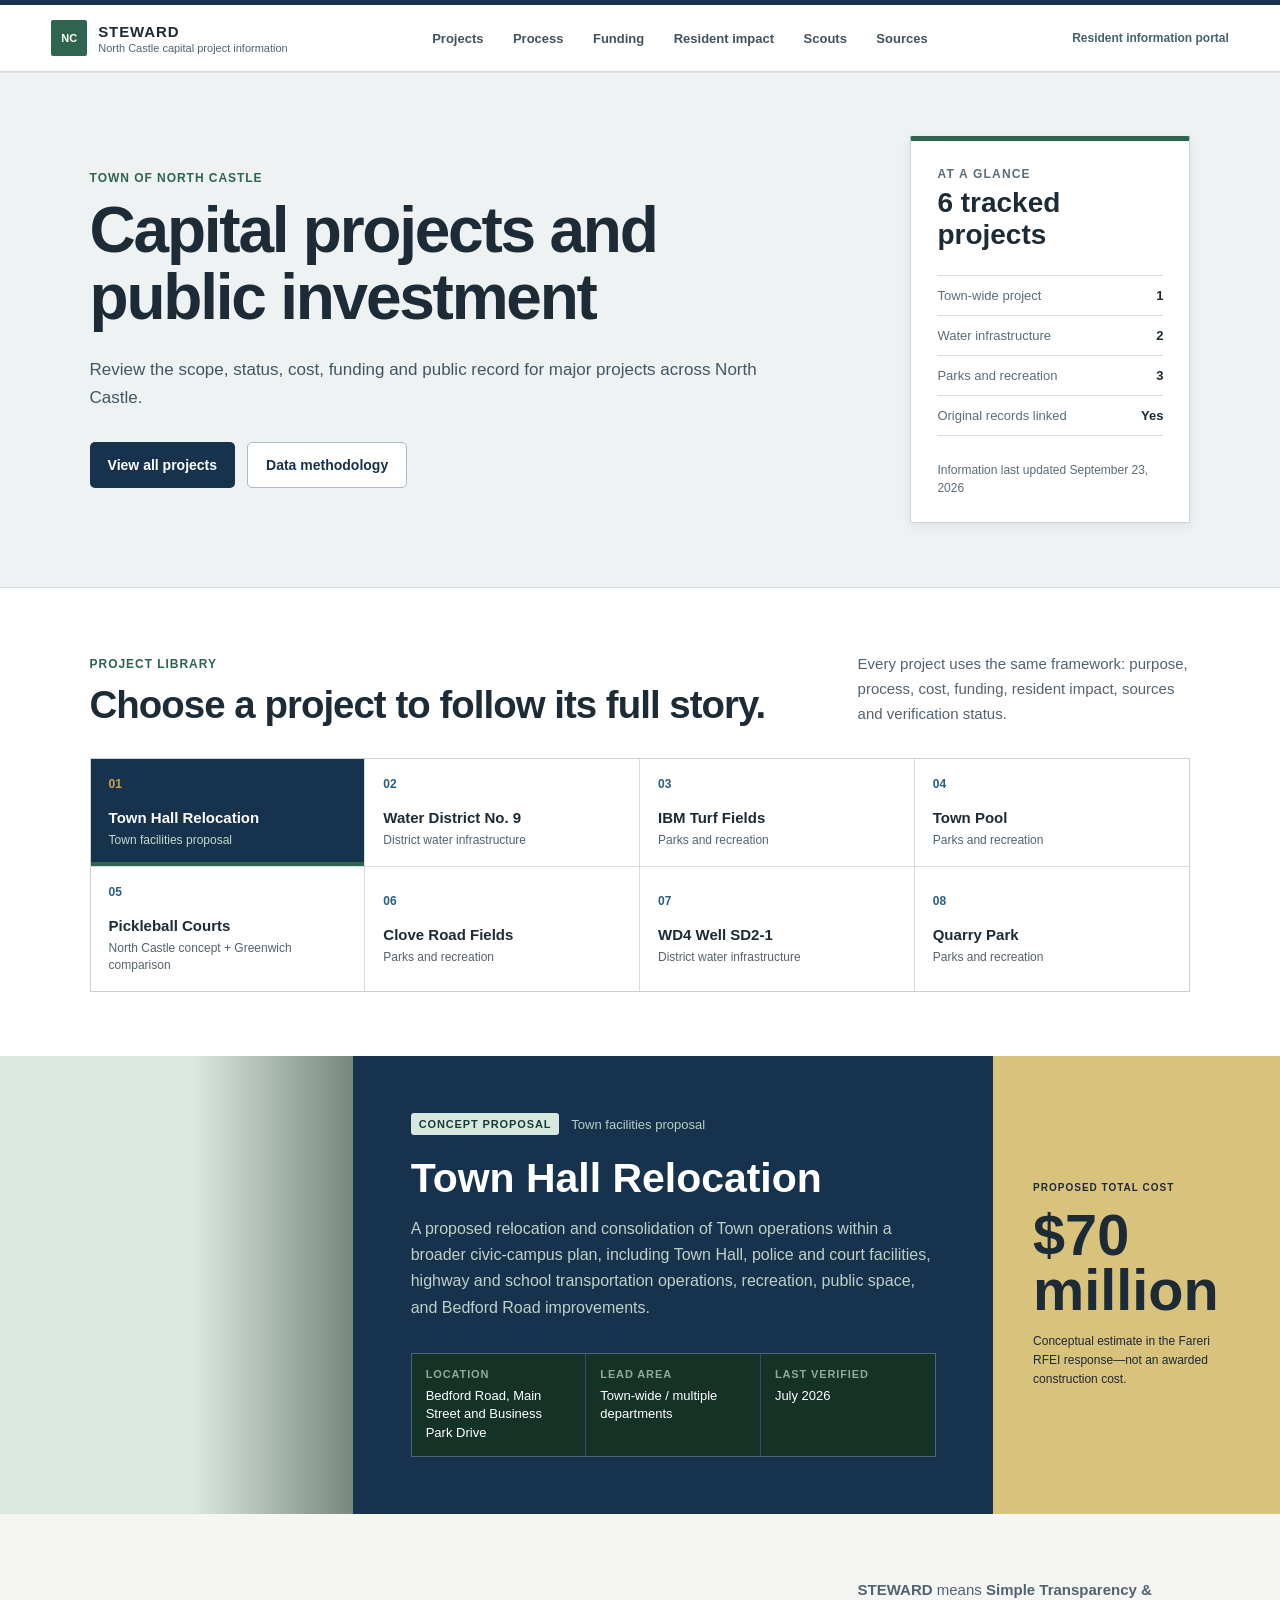
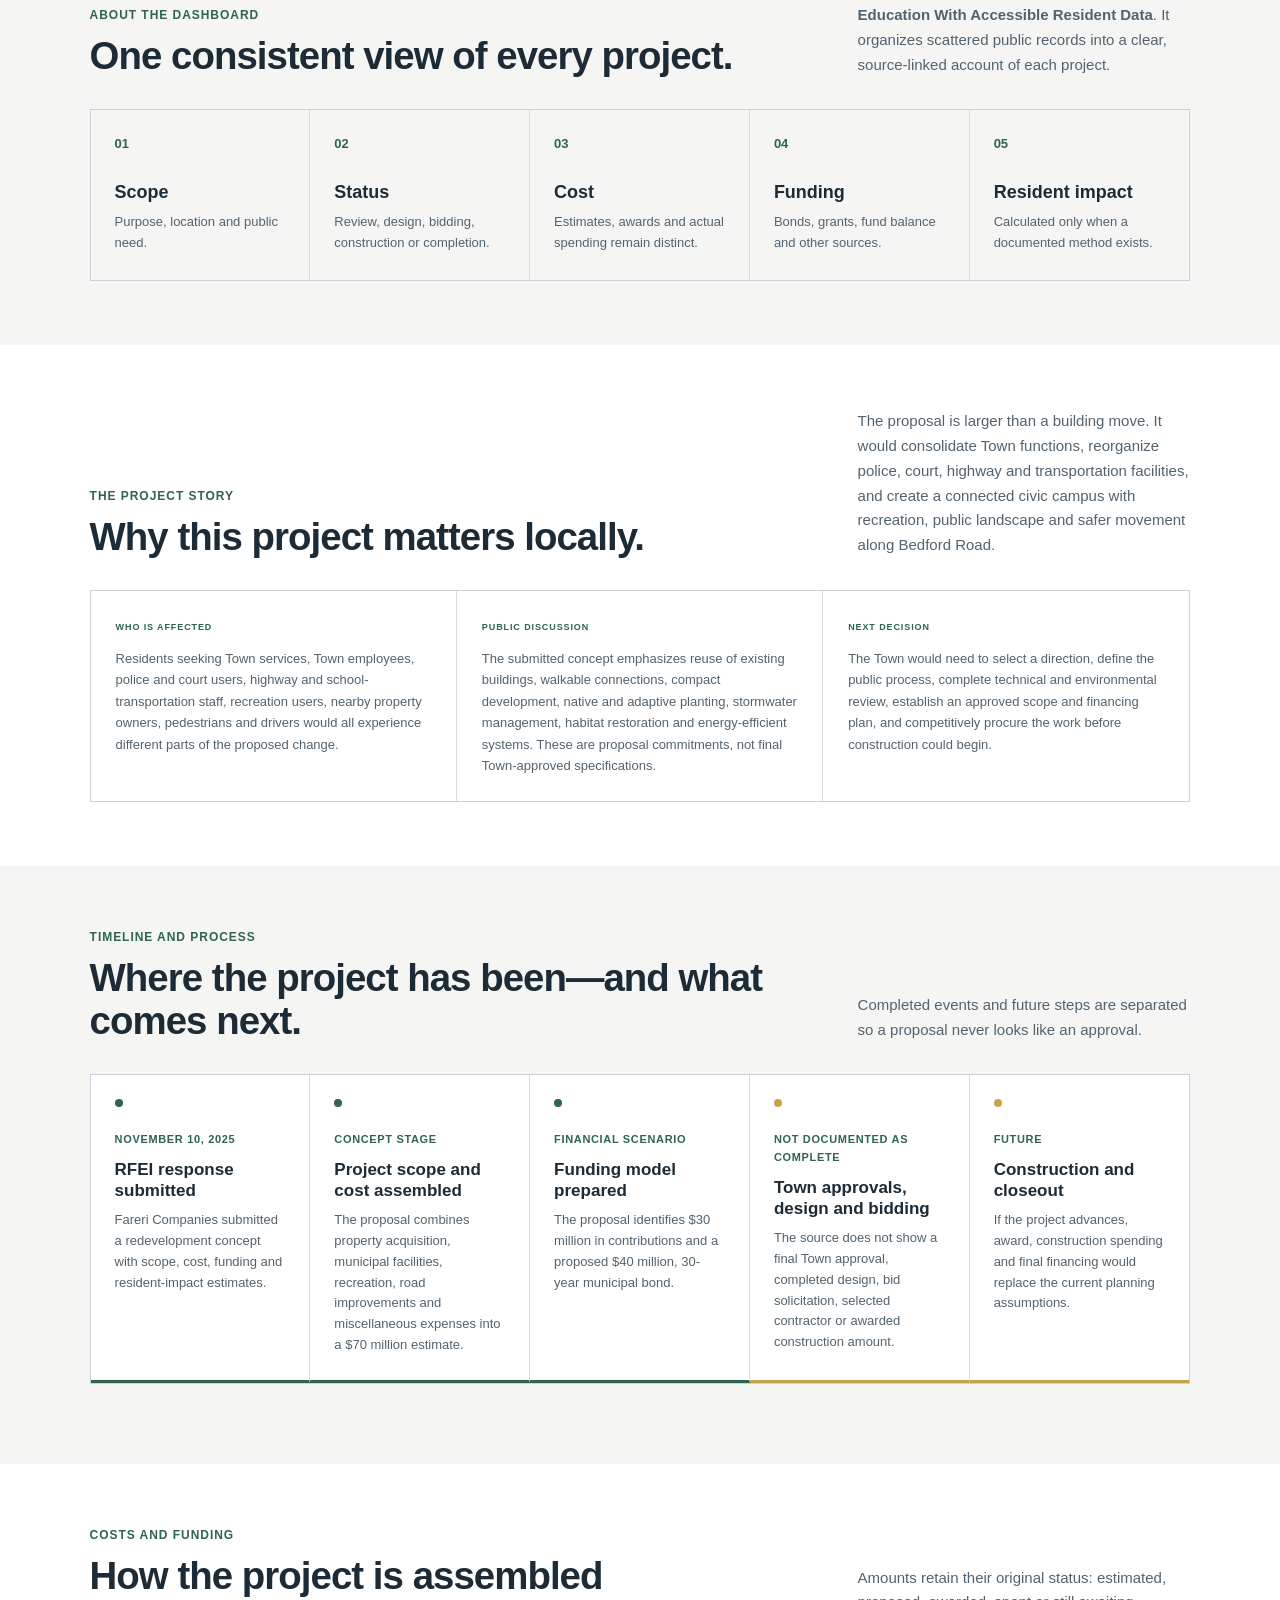
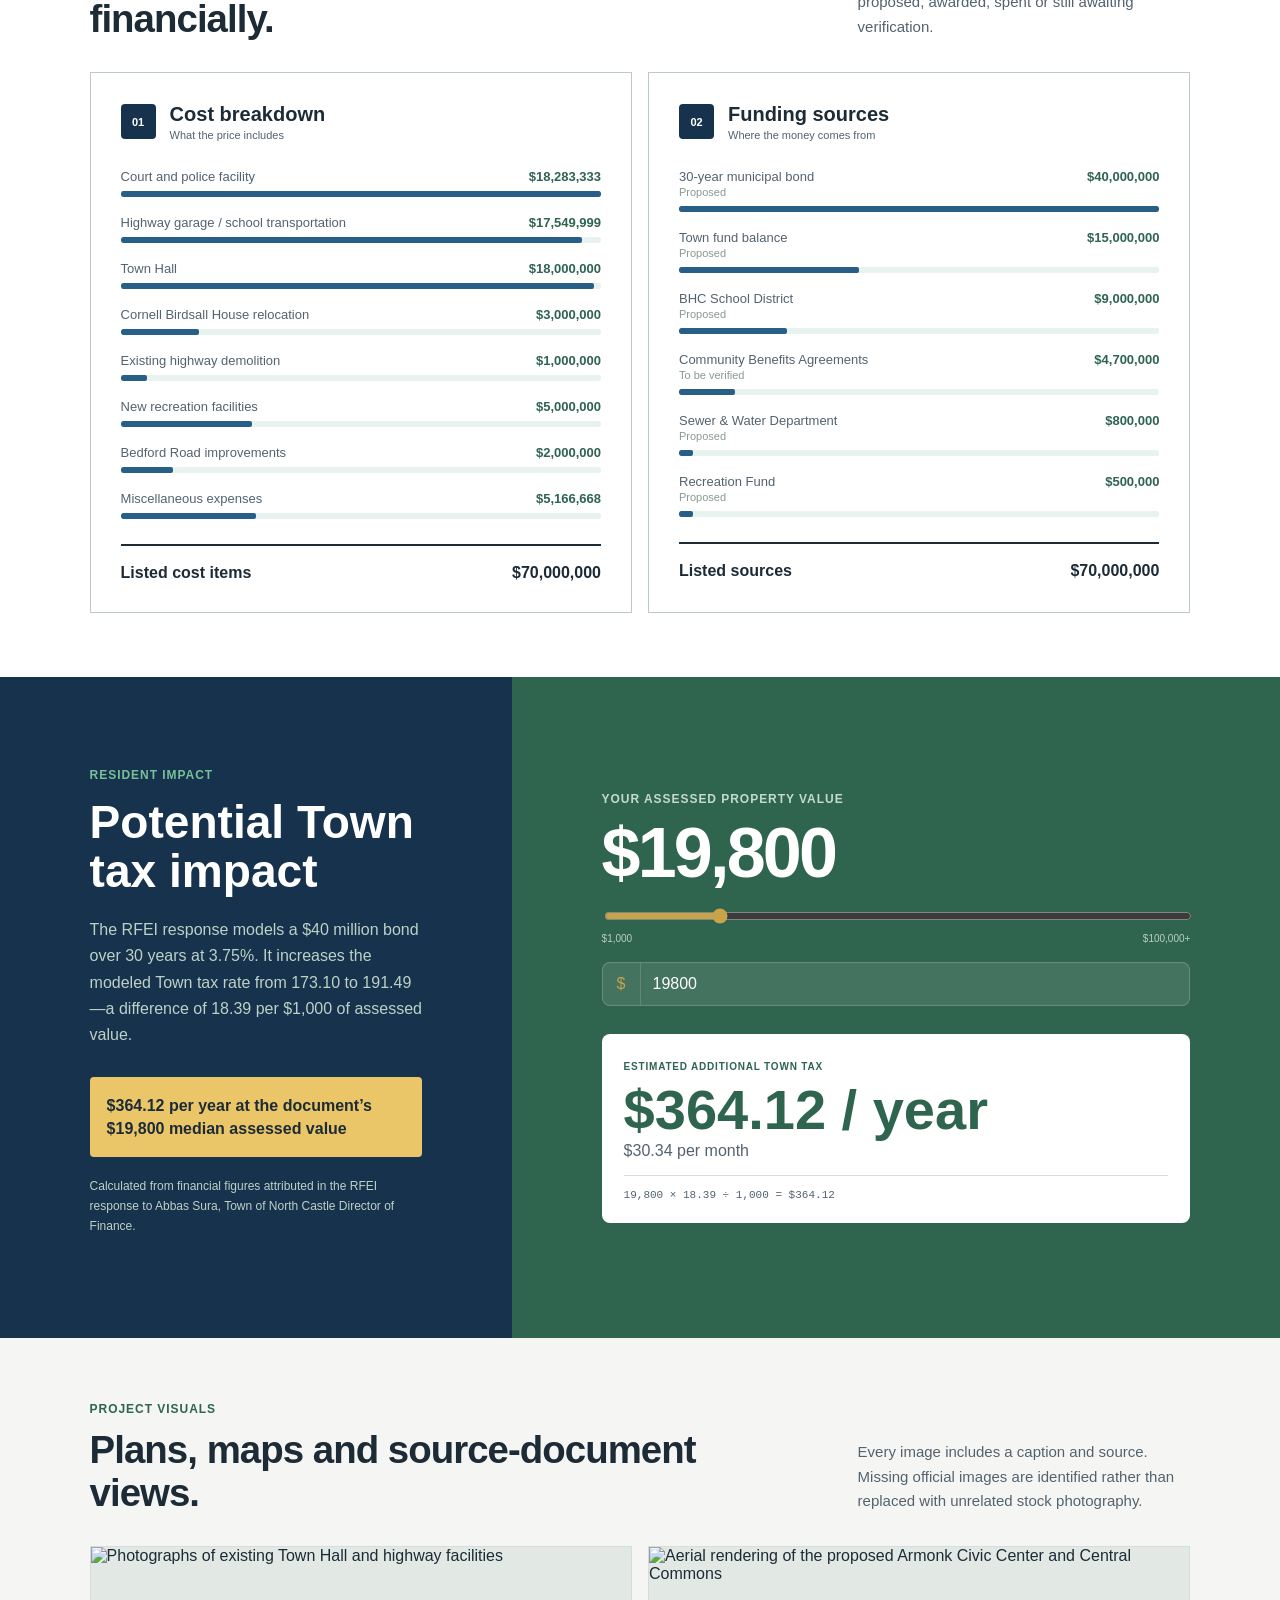
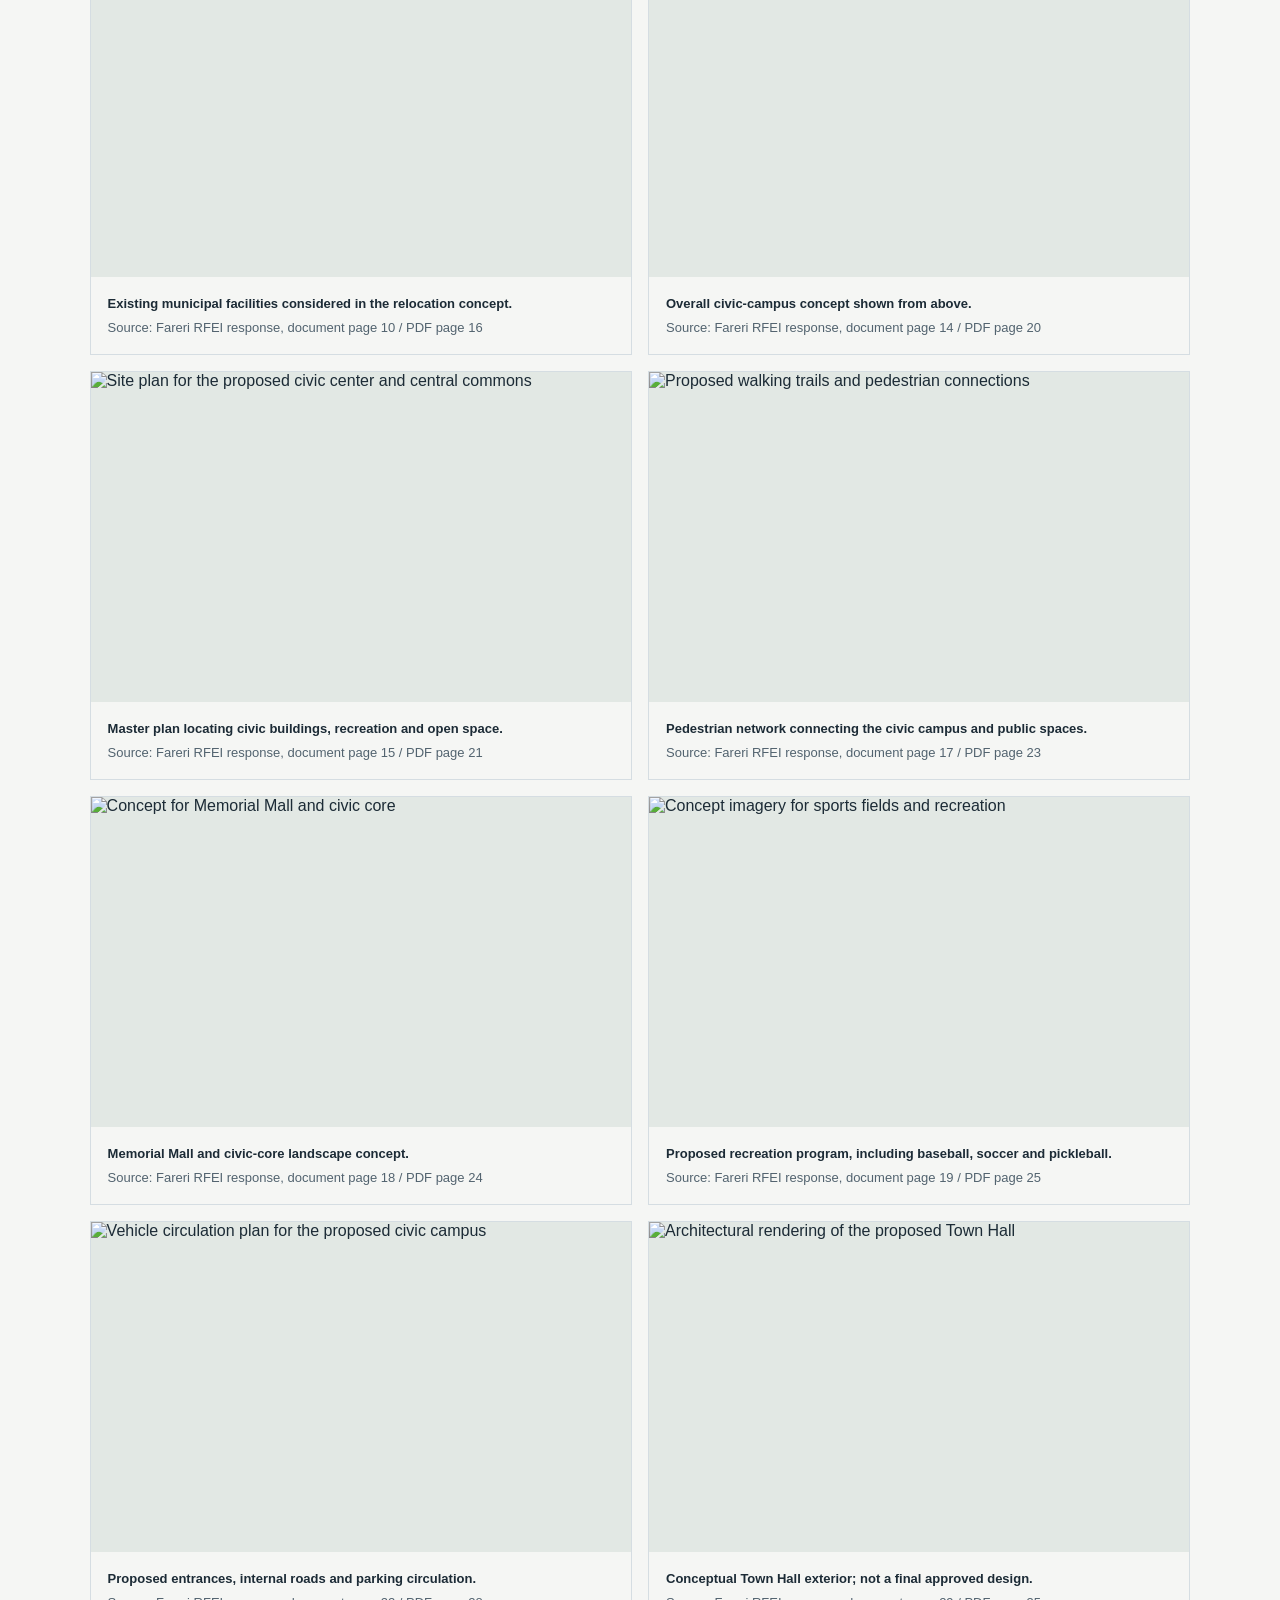
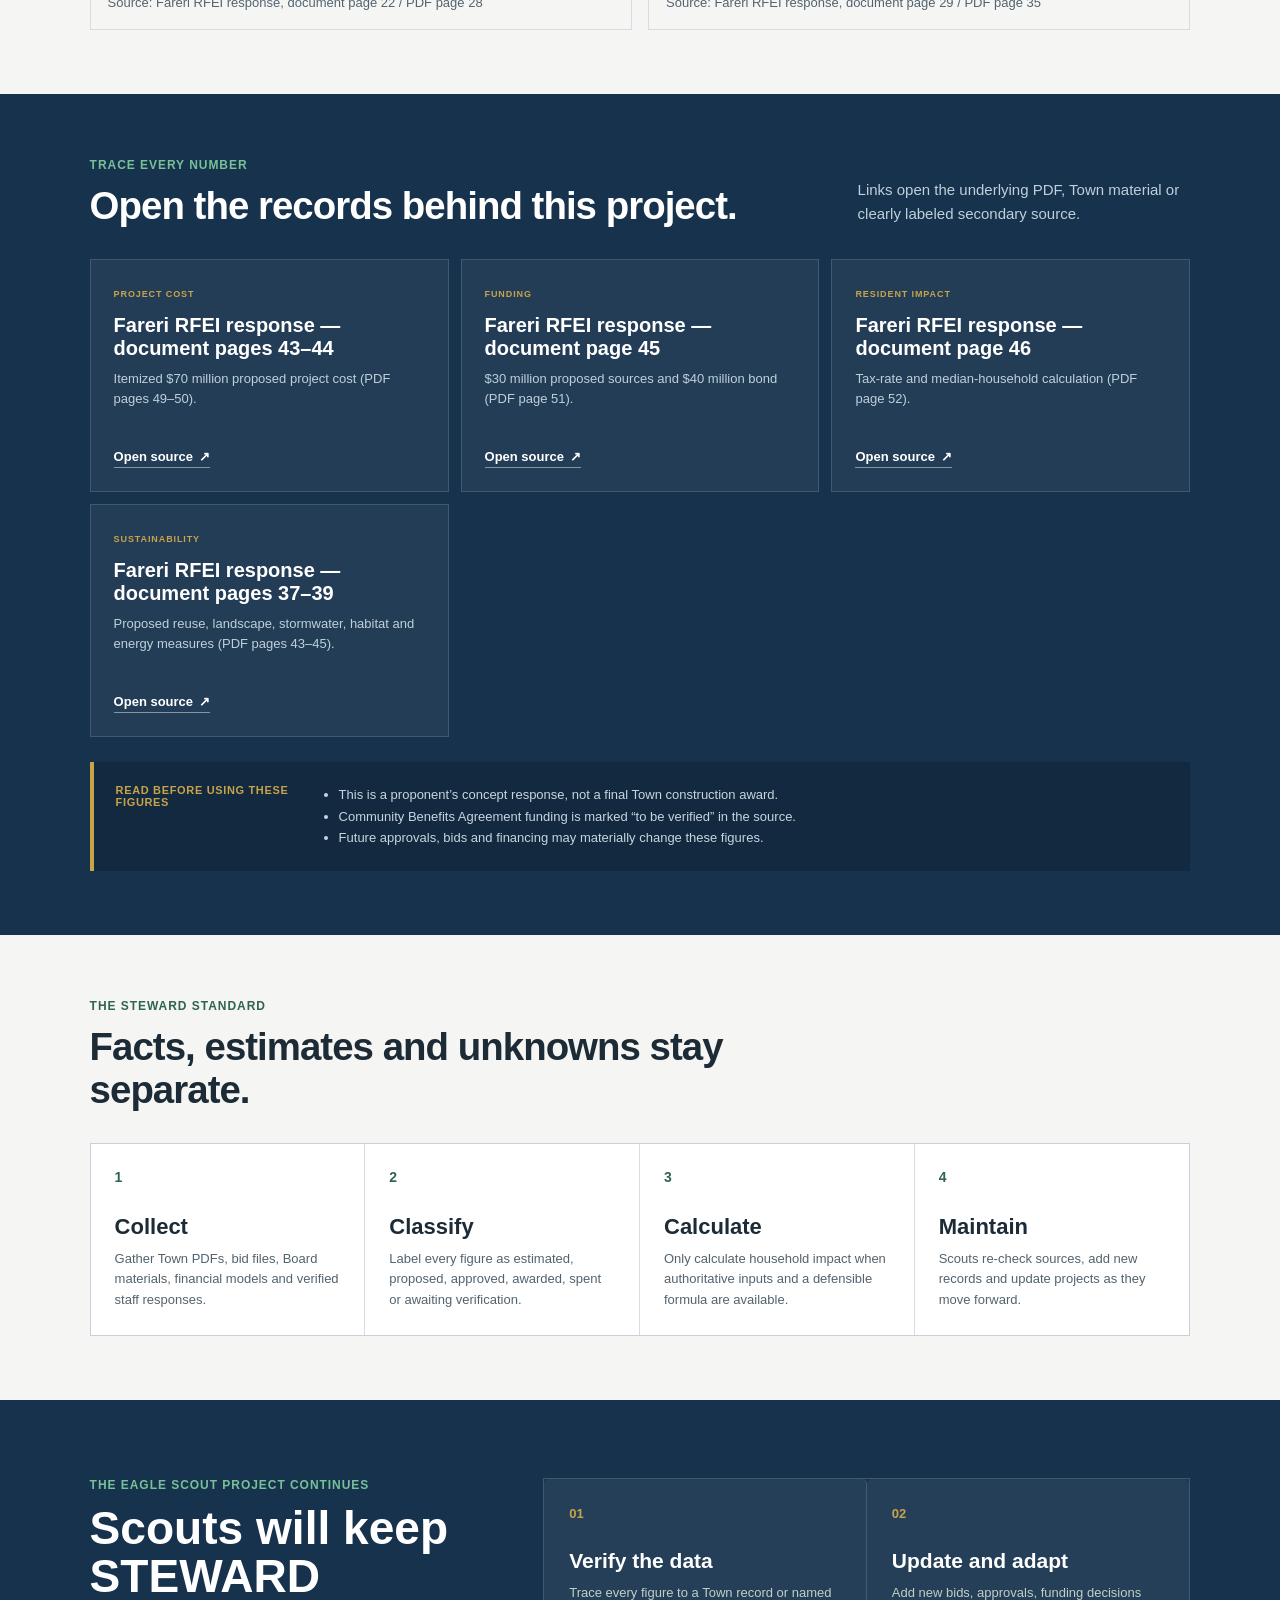
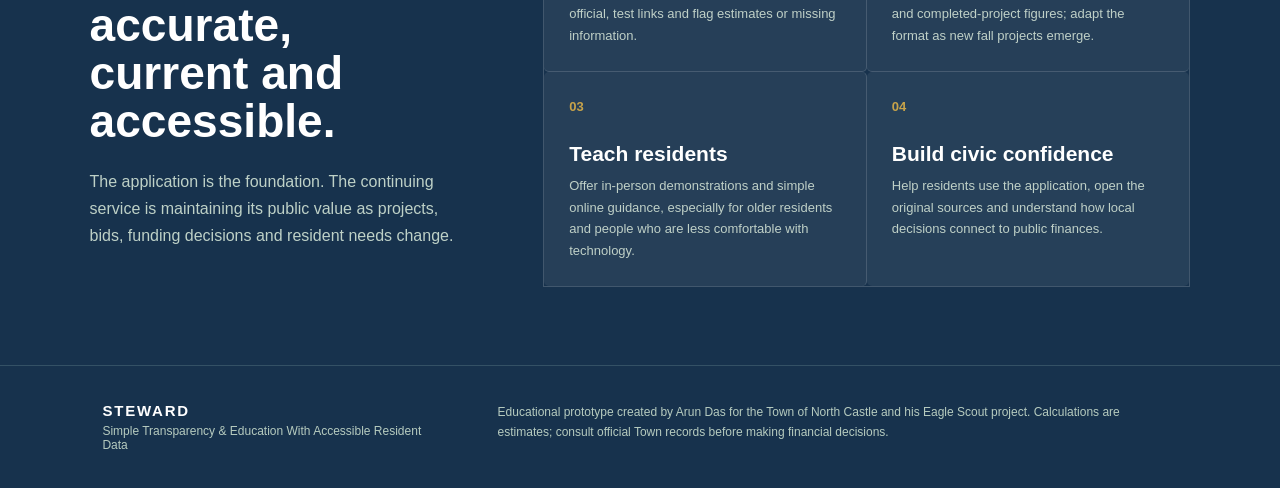
==== commit 5cd02b01: "Add files via upload" ====
--- a/index.html
+++ b/index.html
@@ -39,14 +39,14 @@
       </div>
       <aside class="hero-summary" aria-label="Application summary">
         <p>At a glance</p>
-        <strong>8 tracked projects</strong>
+        <strong>6 tracked projects</strong>
         <dl>
           <div><dt>Town-wide project</dt><dd>1</dd></div>
           <div><dt>Water infrastructure</dt><dd>2</dd></div>
-          <div><dt>Parks and recreation</dt><dd>5</dd></div>
+          <div><dt>Parks and recreation</dt><dd>3</dd></div>
           <div><dt>Original records linked</dt><dd>Yes</dd></div>
         </dl>
-        <span>Information last updated August 31, 2026</span>
+        <span>Information last updated September 23, 2026</span>
       </aside>
     </section>
 
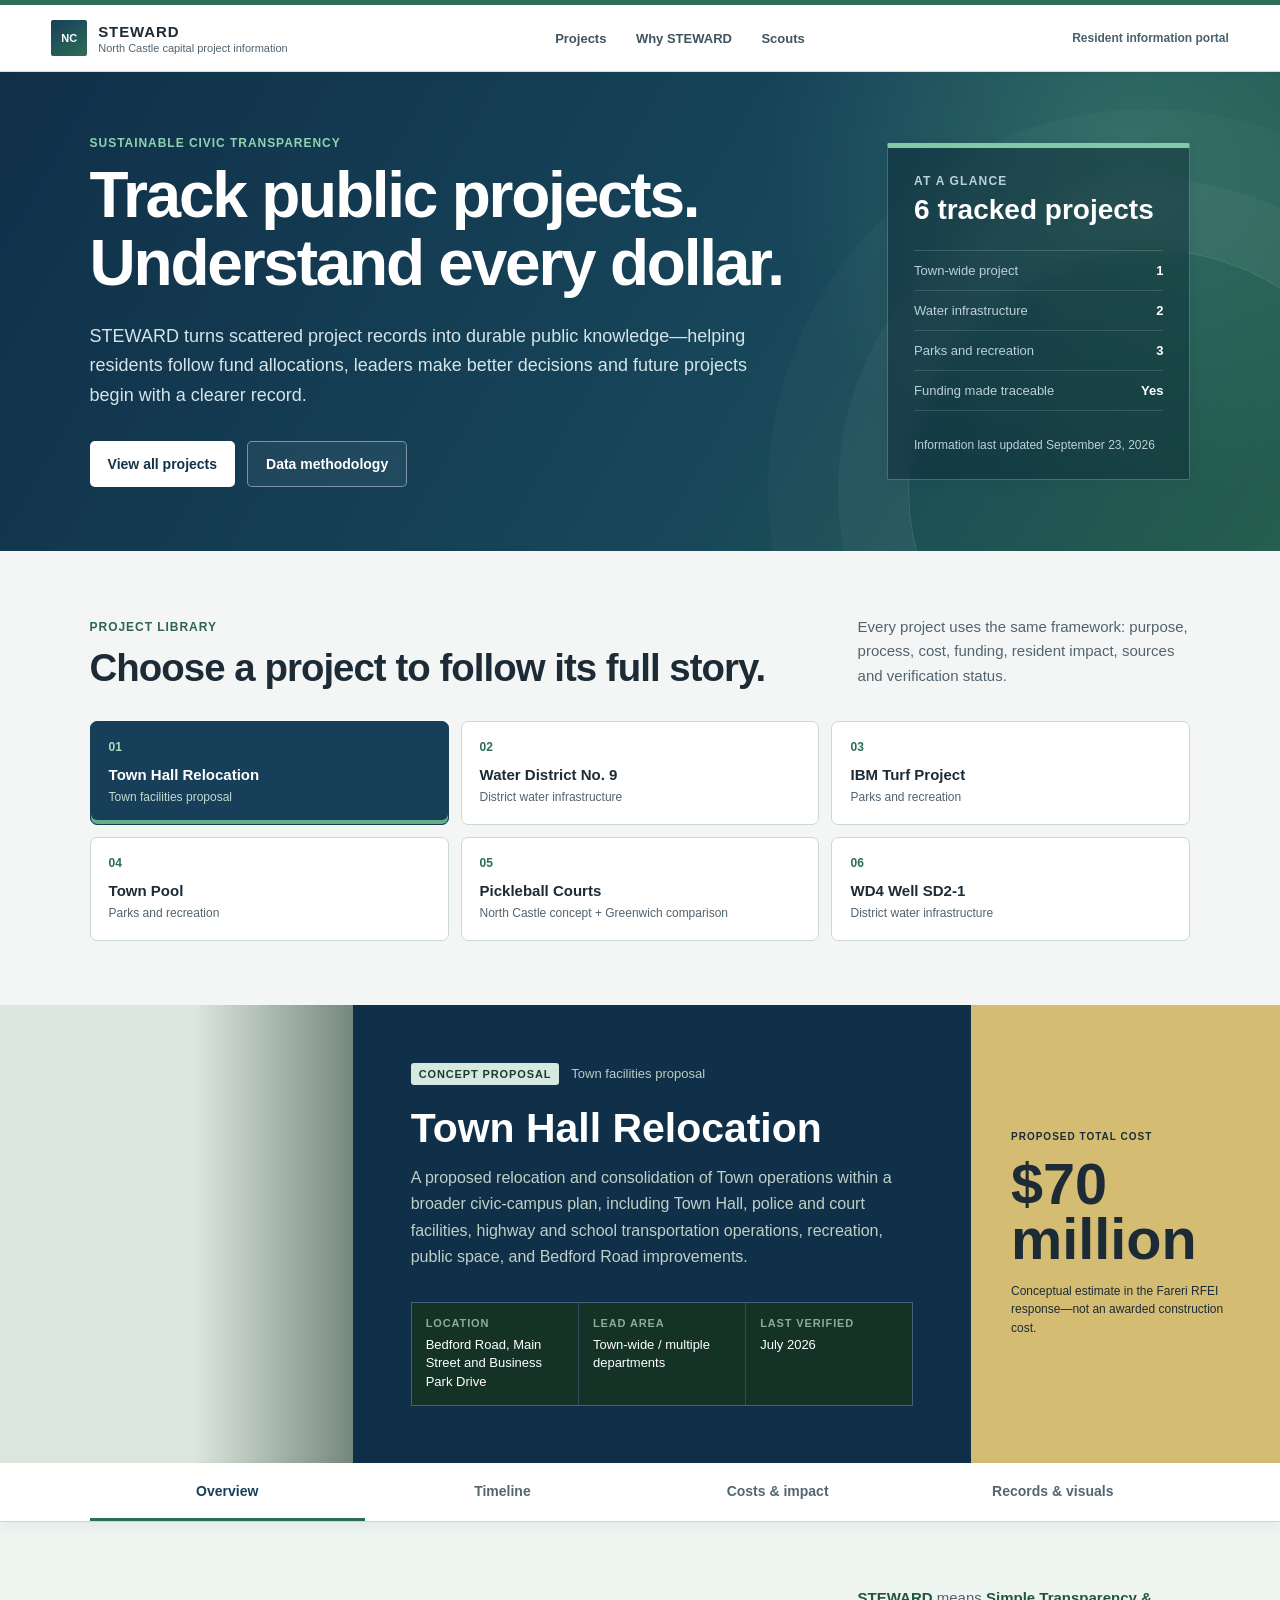
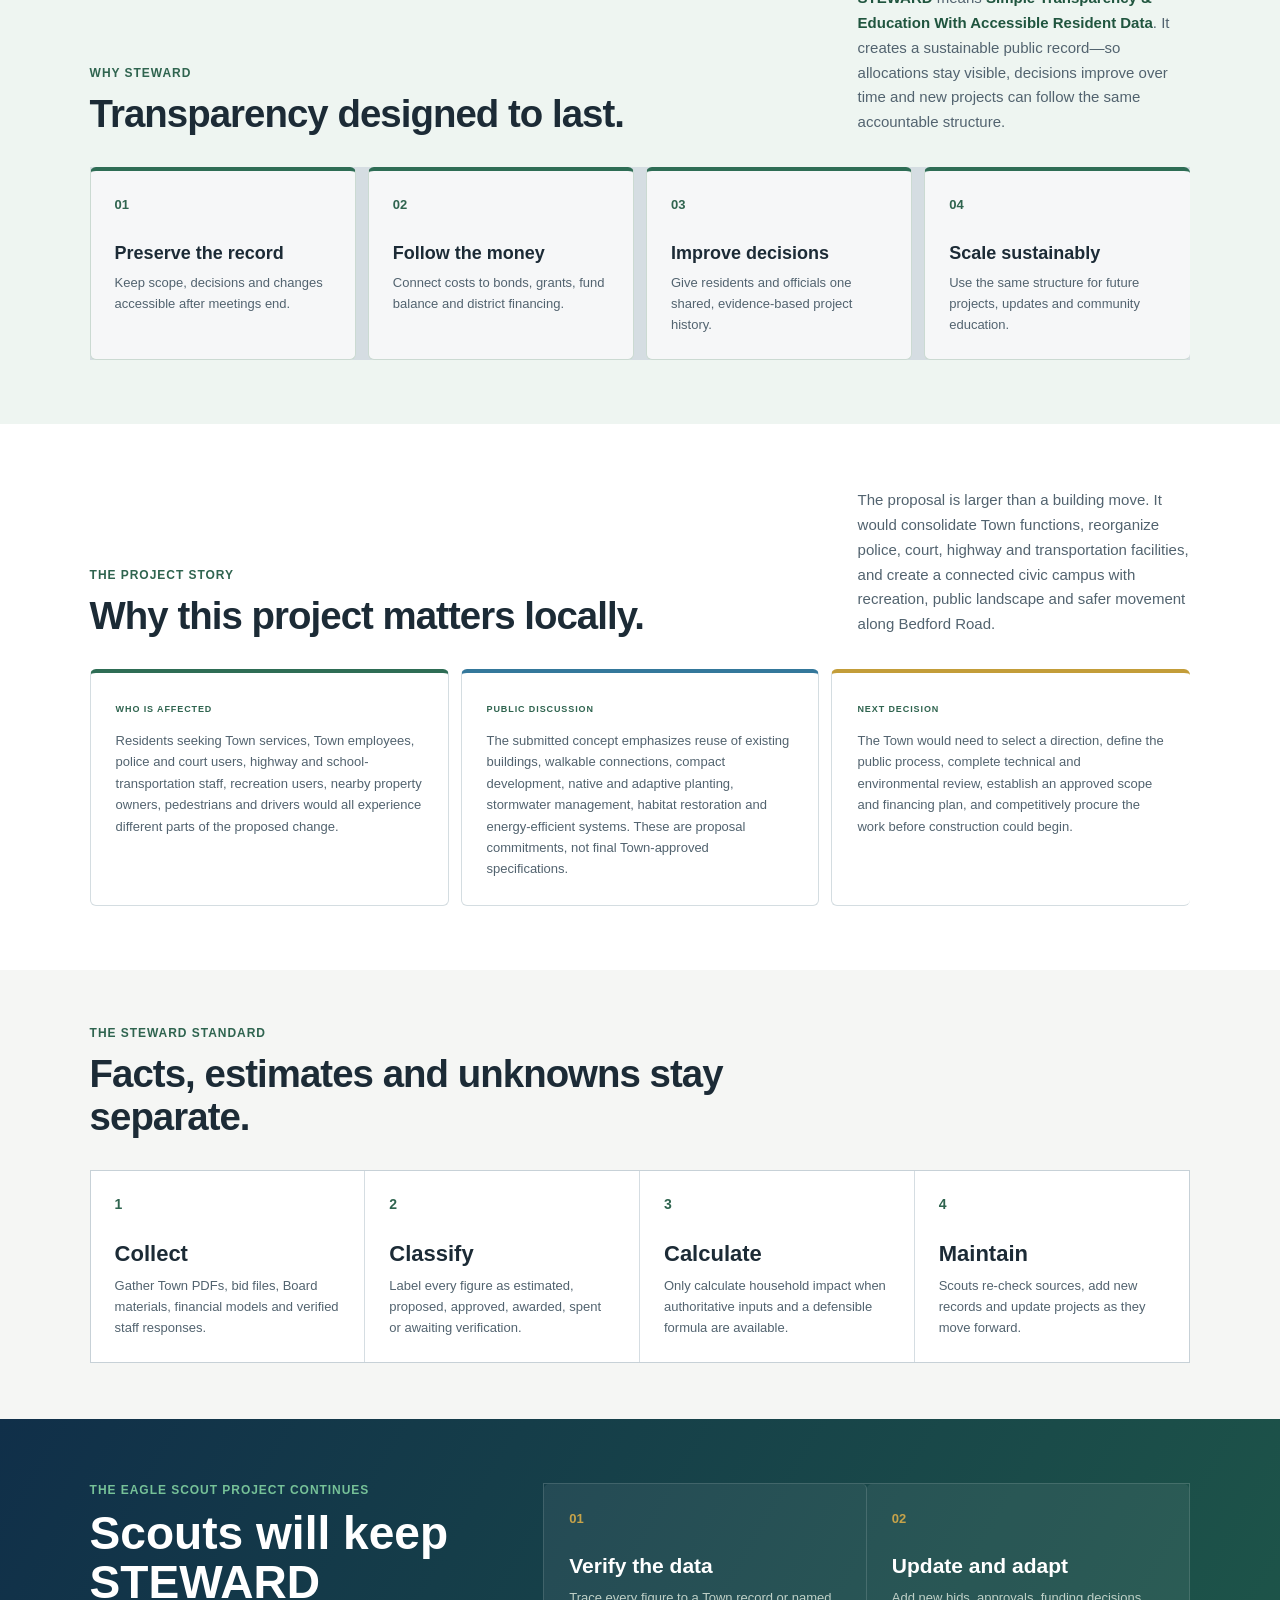
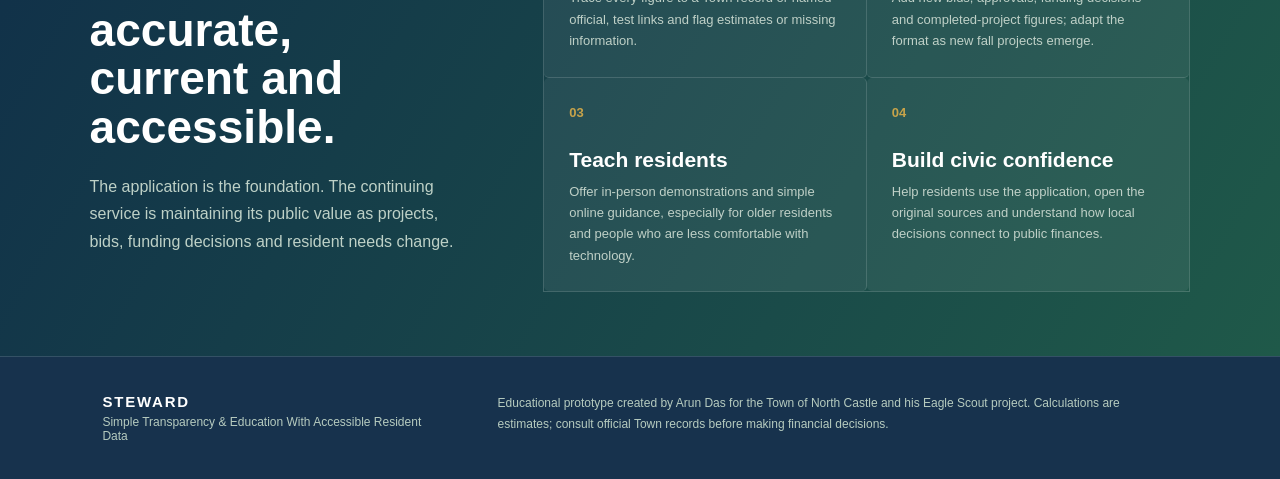
==== commit f3c01855: "Add files via upload" ====
--- a/index.html
+++ b/index.html
@@ -15,11 +15,8 @@
     </a>
     <nav aria-label="Primary navigation">
       <a href="#projects">Projects</a>
-      <a href="#timeline">Process</a>
-      <a href="#funding">Funding</a>
-      <a href="#impact">Resident impact</a>
+      <a href="#about">Why STEWARD</a>
       <a href="#scouts">Scouts</a>
-      <a href="#sources">Sources</a>
     </nav>
     <span class="prototype-tag">Resident information portal</span>
   </header>
@@ -27,10 +24,10 @@
   <main id="top">
     <section class="hero">
       <div class="hero-copy">
-        <p class="eyebrow">Town of North Castle</p>
-        <h1>Capital projects and public investment</h1>
+        <p class="eyebrow">Sustainable civic transparency</p>
+        <h1>Track public projects. Understand every dollar.</h1>
         <p class="hero-lede">
-          Review the scope, status, cost, funding and public record for major projects across North Castle.
+          STEWARD turns scattered project records into durable public knowledge—helping residents follow fund allocations, leaders make better decisions and future projects begin with a clearer record.
         </p>
         <div class="hero-actions">
           <a class="button button-primary" href="#projects">View all projects</a>
@@ -44,7 +41,7 @@
           <div><dt>Town-wide project</dt><dd>1</dd></div>
           <div><dt>Water infrastructure</dt><dd>2</dd></div>
           <div><dt>Parks and recreation</dt><dd>3</dd></div>
-          <div><dt>Original records linked</dt><dd>Yes</dd></div>
+          <div><dt>Funding made traceable</dt><dd>Yes</dd></div>
         </dl>
         <span>Information last updated September 23, 2026</span>
       </aside>
@@ -65,7 +62,7 @@
     </section>
 
     <section class="project-banner" id="projectBanner">
-      <div class="project-visual" id="projectVisual"></div>
+      <a class="project-visual" id="projectVisual" target="_blank" rel="noreferrer" aria-label="Open the source behind this project image"></a>
       <div class="project-banner-copy">
         <div class="project-meta">
           <span class="status-pill" id="projectStatus"></span>
@@ -87,27 +84,33 @@
     </section>
     <div class="comparison-note" id="comparisonNote" hidden></div>
 
-    <section class="section about-section" id="about">
-      <div class="section-heading">
-        <div>
-          <p class="eyebrow">About the dashboard</p>
-          <h2>One consistent view of every project.</h2>
+    <nav class="detail-nav" id="detailNav" aria-label="Project information views">
+      <button type="button" class="active" data-view="overview">Overview</button>
+      <button type="button" data-view="timeline">Timeline</button>
+      <button type="button" data-view="finance">Costs &amp; impact</button>
+      <button type="button" data-view="evidence">Records &amp; visuals</button>
+    </nav>
+
+    <section class="section about-section project-view" id="about" data-view="overview">
+      <div class="section-heading">
+        <div>
+          <p class="eyebrow">Why STEWARD</p>
+          <h2>Transparency designed to last.</h2>
         </div>
         <p>
           <strong>STEWARD</strong> means <strong>Simple Transparency &amp; Education With Accessible Resident Data</strong>.
-          It organizes scattered public records into a clear, source-linked account of each project.
+          It creates a sustainable public record—so allocations stay visible, decisions improve over time and new projects can follow the same accountable structure.
         </p>
       </div>
       <div class="steward-path" aria-label="How STEWARD organizes a capital project">
-        <article><span>01</span><h3>Scope</h3><p>Purpose, location and public need.</p></article>
-        <article><span>02</span><h3>Status</h3><p>Review, design, bidding, construction or completion.</p></article>
-        <article><span>03</span><h3>Cost</h3><p>Estimates, awards and actual spending remain distinct.</p></article>
-        <article><span>04</span><h3>Funding</h3><p>Bonds, grants, fund balance and other sources.</p></article>
-        <article><span>05</span><h3>Resident impact</h3><p>Calculated only when a documented method exists.</p></article>
-      </div>
-    </section>
-
-    <section class="section story-section" id="projectStory" hidden>
+        <article><span>01</span><h3>Preserve the record</h3><p>Keep scope, decisions and changes accessible after meetings end.</p></article>
+        <article><span>02</span><h3>Follow the money</h3><p>Connect costs to bonds, grants, fund balance and district financing.</p></article>
+        <article><span>03</span><h3>Improve decisions</h3><p>Give residents and officials one shared, evidence-based project history.</p></article>
+        <article><span>04</span><h3>Scale sustainably</h3><p>Use the same structure for future projects, updates and community education.</p></article>
+      </div>
+    </section>
+
+    <section class="section story-section project-view" id="projectStory" data-view="overview" hidden>
       <div class="section-heading">
         <div><p class="eyebrow">The project story</p><h2>Why this project matters locally.</h2></div>
         <p id="storyContext"></p>
@@ -119,7 +122,7 @@
       </div>
     </section>
 
-    <section class="section timeline-section" id="timeline">
+    <section class="section timeline-section project-view" id="timeline" data-view="timeline" hidden>
       <div class="section-heading">
         <div>
           <p class="eyebrow">Timeline and process</p>
@@ -130,7 +133,7 @@
       <ol class="timeline" id="timelineList"></ol>
     </section>
 
-    <section class="section finance-section" id="funding">
+    <section class="section finance-section project-view" id="funding" data-view="finance" hidden>
       <div class="section-heading">
         <div>
           <p class="eyebrow">Costs and funding</p>
@@ -150,7 +153,7 @@
       </div>
     </section>
 
-    <section class="impact-section" id="impact">
+    <section class="impact-section project-view" id="impact" data-view="finance" hidden>
       <div class="impact-intro">
         <p class="eyebrow">Resident impact</p>
         <h2 id="impactHeading"></h2>
@@ -161,7 +164,7 @@
       <div class="calculator" id="calculator"></div>
     </section>
 
-    <section class="section gallery-section" id="gallery">
+    <section class="section gallery-section project-view" id="gallery" data-view="evidence" hidden>
       <div class="section-heading">
         <div>
           <p class="eyebrow">Project visuals</p>
@@ -172,7 +175,7 @@
       <div class="gallery" id="galleryGrid"></div>
     </section>
 
-    <section class="sources-section" id="sources">
+    <section class="sources-section project-view" id="sources" data-view="evidence" hidden>
       <div class="section-heading section-heading-light">
         <div>
           <p class="eyebrow">Trace every number</p>
@@ -187,7 +190,7 @@
       </div>
     </section>
 
-    <section class="comparison-case" id="comparisonCase" hidden>
+    <section class="comparison-case project-view" id="comparisonCase" data-view="evidence" hidden>
       <div class="comparison-case-header">
         <p class="eyebrow">Separate neighboring-town case study</p>
         <h2 id="comparisonTitle"></h2>
--- a/styles.css
+++ b/styles.css
@@ -815,3 +815,194 @@
   .hero { min-height: auto; padding-top: 44px; padding-bottom: 44px; }
   .hero h1 { font-size: 38px; }
 }
+
+/* STEWARD information system — organized project views */
+[hidden] { display: none !important; }
+
+.site-header { border-top-color: #2e6d55; }
+.brand-mark { background: linear-gradient(145deg, #173f5a, #2e6d55); }
+
+.hero {
+  position: relative;
+  overflow: hidden;
+  grid-template-columns: minmax(0, 1.4fr) minmax(270px, .6fr);
+  min-height: 470px;
+  color: #f8fbfc;
+  background:
+    radial-gradient(circle at 88% 15%, rgba(89, 164, 130, .32), transparent 30%),
+    linear-gradient(120deg, #102f49 0%, #17465a 58%, #255f4e 100%);
+  border-bottom: 0;
+}
+.hero::after {
+  content: "";
+  position: absolute;
+  right: -110px;
+  bottom: -180px;
+  width: 480px;
+  height: 480px;
+  border: 1px solid rgba(255,255,255,.14);
+  border-radius: 50%;
+  box-shadow: 0 0 0 70px rgba(255,255,255,.035), 0 0 0 140px rgba(255,255,255,.025);
+  pointer-events: none;
+}
+.hero-copy, .hero-summary { position: relative; z-index: 1; }
+.hero .eyebrow { color: #8ed3b3; }
+.hero h1 { color: #fff; font-size: clamp(42px, 5vw, 68px); }
+.hero-lede { color: #d5e4e8; font-size: 18px; }
+.hero-summary {
+  color: #fff;
+  background: rgba(7, 28, 43, .4);
+  border-color: rgba(255,255,255,.24);
+  border-top-color: #83c9a8;
+  backdrop-filter: blur(10px);
+}
+.hero-summary > p, .hero-summary dt, .hero-summary > span { color: #bcd1d8; }
+.hero-summary dl { border-top-color: rgba(255,255,255,.16); }
+.hero-summary dl div { border-bottom-color: rgba(255,255,255,.14); }
+.button-primary { color: #12334a; background: #fff; }
+.button-secondary { color: #fff; background: rgba(255,255,255,.06); border-color: rgba(255,255,255,.42); }
+
+.projects-section { background: #f3f6f5; }
+.project-tabs {
+  grid-template-columns: repeat(3, 1fr);
+  border: 0;
+  gap: 12px;
+}
+.project-tab,
+.project-tab:nth-child(2n),
+.project-tab:nth-child(4n),
+.project-tab:nth-last-child(-n+4),
+.project-tab:nth-last-child(-n+2) {
+  min-height: 104px;
+  border: 1px solid #ccd7dc;
+  border-radius: 7px;
+  background: #fff;
+}
+.project-tab > span { margin-bottom: 12px; color: #2e6d55; }
+.project-tab.active { color: #fff; background: #173f5a; border-color: #173f5a; box-shadow: inset 0 -4px #67ad87; }
+.project-tab.active > span { color: #a9dec2; }
+
+.project-banner {
+  grid-template-columns: minmax(240px, .8fr) minmax(420px, 1.4fr) minmax(250px, .7fr);
+  min-height: 360px;
+  background: #102f49;
+}
+.project-visual { display: block; min-height: 360px; text-decoration: none; }
+.project-visual[href]::before {
+  content: "Open source ↗";
+  position: absolute;
+  left: 18px;
+  bottom: 18px;
+  z-index: 3;
+  padding: 8px 10px;
+  color: #fff;
+  background: rgba(8, 28, 41, .82);
+  border-radius: 4px;
+  font-size: 12px;
+  font-weight: 700;
+}
+.headline-cost { background: #d4bd72; }
+
+.detail-nav {
+  position: sticky;
+  top: 72px;
+  z-index: 35;
+  display: grid;
+  grid-template-columns: repeat(4, 1fr);
+  padding: 0 clamp(24px, 7vw, 108px);
+  background: #fff;
+  border-bottom: 1px solid #cad5db;
+  box-shadow: 0 4px 14px rgba(20, 46, 62, .06);
+}
+.detail-nav button {
+  min-height: 58px;
+  padding: 0 14px;
+  color: #536772;
+  background: transparent;
+  border: 0;
+  border-bottom: 3px solid transparent;
+  font-size: 14px;
+  font-weight: 700;
+  cursor: pointer;
+}
+.detail-nav button:hover { color: #173f5a; background: #f5f7f7; }
+.detail-nav button.active { color: #173f5a; border-bottom-color: #2e6d55; }
+
+.about-section { background: #eef5f1; }
+.about-section .section-heading strong { color: #20553f; }
+.steward-path { grid-template-columns: repeat(4, 1fr); border: 0; gap: 12px; }
+.steward-path article {
+  min-height: 155px;
+  border: 1px solid #cbdad2;
+  border-top: 4px solid #2e6d55;
+  border-radius: 6px;
+  background: rgba(255,255,255,.78);
+}
+
+.story-grid { border: 0; gap: 12px; }
+.story-grid article { border: 1px solid #d4dde1; border-radius: 6px; }
+.story-grid article:nth-child(1) { border-top: 4px solid #2e6d55; }
+.story-grid article:nth-child(2) { border-top: 4px solid #34789b; }
+.story-grid article:nth-child(3) { border-top: 4px solid #c39d39; }
+
+.timeline { grid-template-columns: repeat(2, minmax(0, 1fr)); border: 0; gap: 12px; }
+.timeline li {
+  min-height: 185px;
+  border: 1px solid #d0dade;
+  border-left: 4px solid #2e6d55;
+  border-radius: 5px;
+  background: #fff;
+}
+.timeline li.future, .timeline li.unknown { border-left-color: #c39d39; }
+
+.finance-grid { gap: 18px; }
+.finance-card { border-radius: 7px; }
+.impact-section { min-height: 420px; }
+
+.gallery {
+  display: grid;
+  grid-auto-flow: column;
+  grid-auto-columns: minmax(290px, 410px);
+  grid-template-columns: none;
+  gap: 14px;
+  overflow-x: auto;
+  padding: 2px 2px 18px;
+  scroll-snap-type: x proximity;
+}
+.gallery figure { scroll-snap-align: start; border: 1px solid #cdd7dc; border-radius: 6px; background: #fff; }
+.gallery-link { display: block; background: #e8edef; }
+.gallery-link img { transition: transform .2s ease; }
+.gallery-link:hover img { transform: scale(1.012); }
+.source-grid { grid-template-columns: repeat(3, minmax(0, 1fr)); gap: 12px; }
+.source-card {
+  border: 1px solid #cad5da;
+  border-top: 4px solid #34789b;
+  border-radius: 6px;
+  background: #fff;
+}
+.source-card > span { color: #2e6d55; }
+.source-card p strong { color: #173f5a; }
+.sources-section { color: var(--ink); background: #edf2f4; }
+.section-heading-light h2, .sources-section .section-heading > p { color: var(--ink); }
+.caution-box { background: #fffaf0; }
+
+.methodology-section { padding-top: 56px; padding-bottom: 56px; }
+.method-grid { grid-template-columns: repeat(4, 1fr); }
+.scout-section { padding-top: 64px; padding-bottom: 64px; background: linear-gradient(120deg, #102f49, #1f5949); }
+
+@media (max-width: 980px) {
+  .project-tabs, .source-grid { grid-template-columns: repeat(2, 1fr); }
+  .project-banner { grid-template-columns: .75fr 1.25fr; }
+  .headline-cost { grid-column: 1 / -1; }
+  .steward-path, .method-grid { grid-template-columns: repeat(2, 1fr); }
+}
+
+@media (max-width: 760px) {
+  .hero { grid-template-columns: 1fr; }
+  .project-tabs, .source-grid, .timeline { grid-template-columns: 1fr; }
+  .detail-nav { top: 66px; padding: 0; overflow-x: auto; grid-template-columns: repeat(4, minmax(145px, 1fr)); }
+  .detail-nav button { min-height: 52px; }
+  .project-banner { grid-template-columns: 1fr; }
+  .project-visual { min-height: 245px; }
+  .steward-path, .method-grid { grid-template-columns: 1fr; }
+}
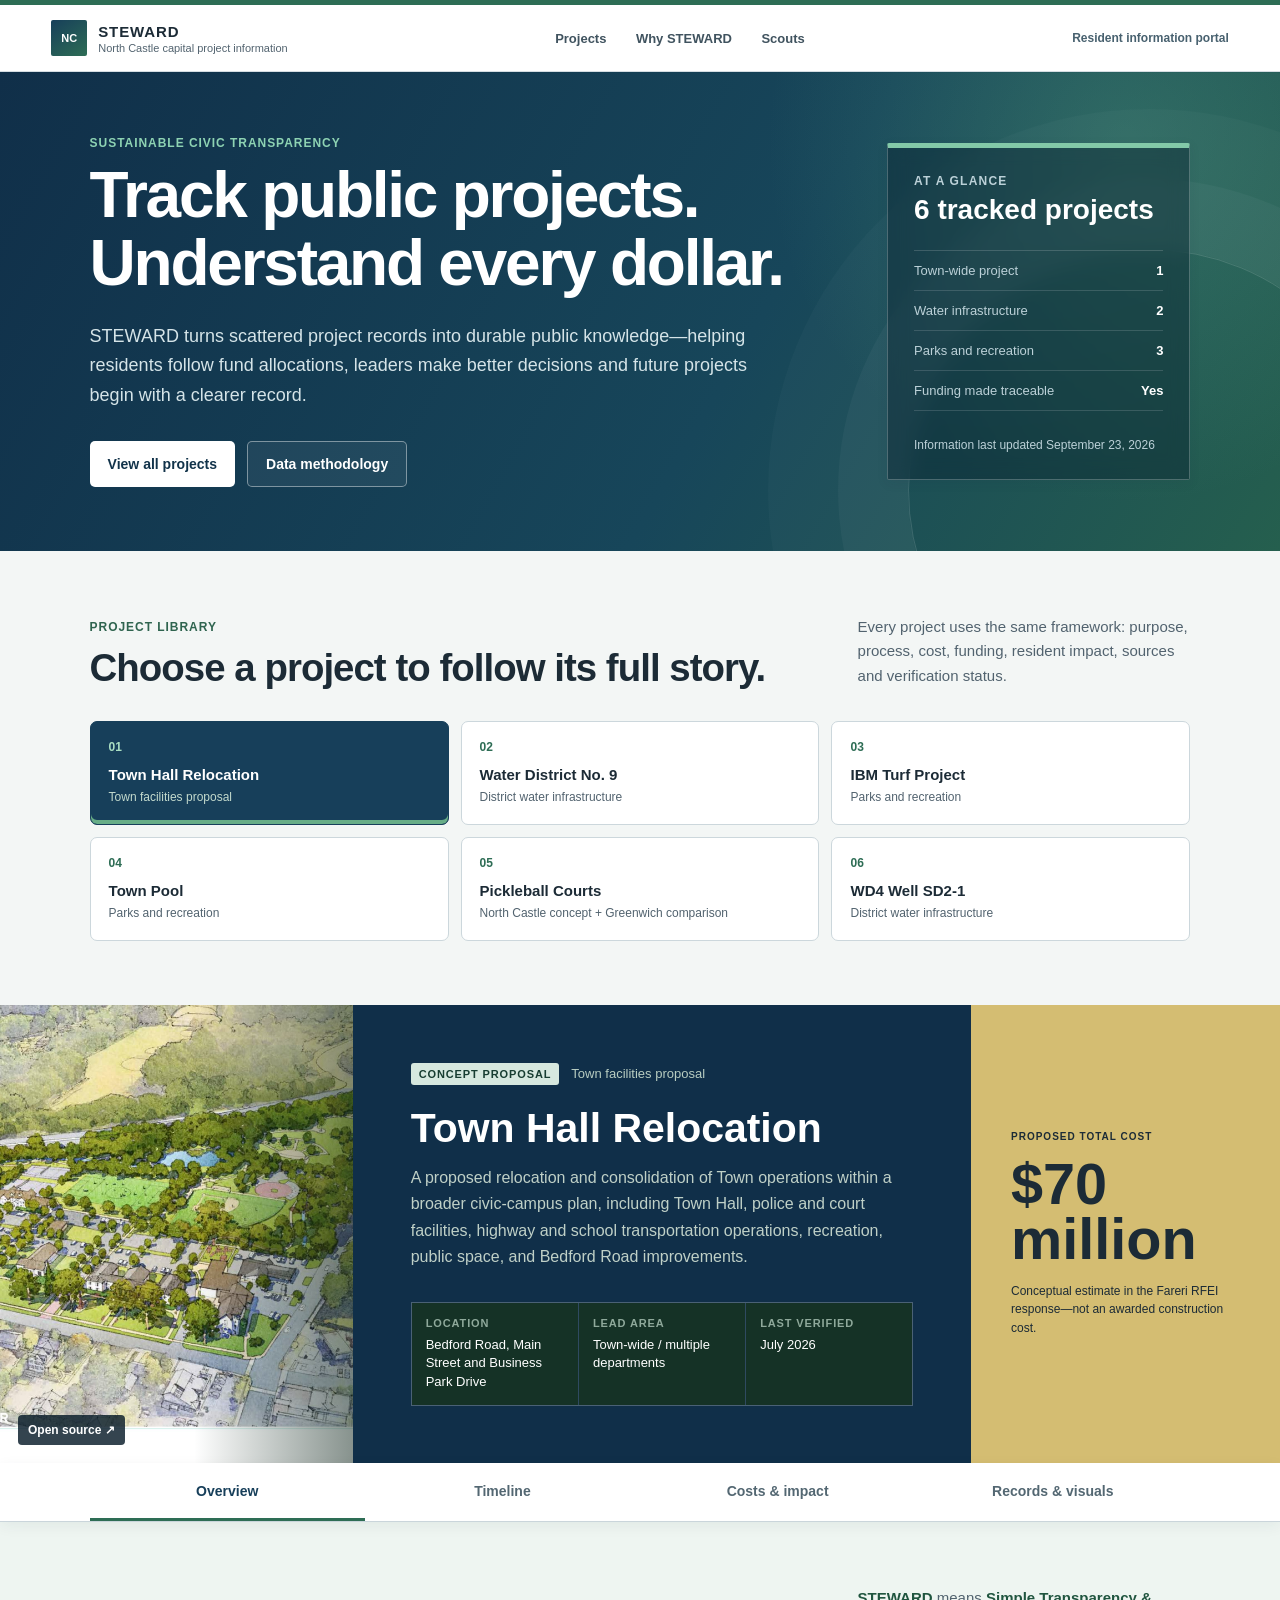
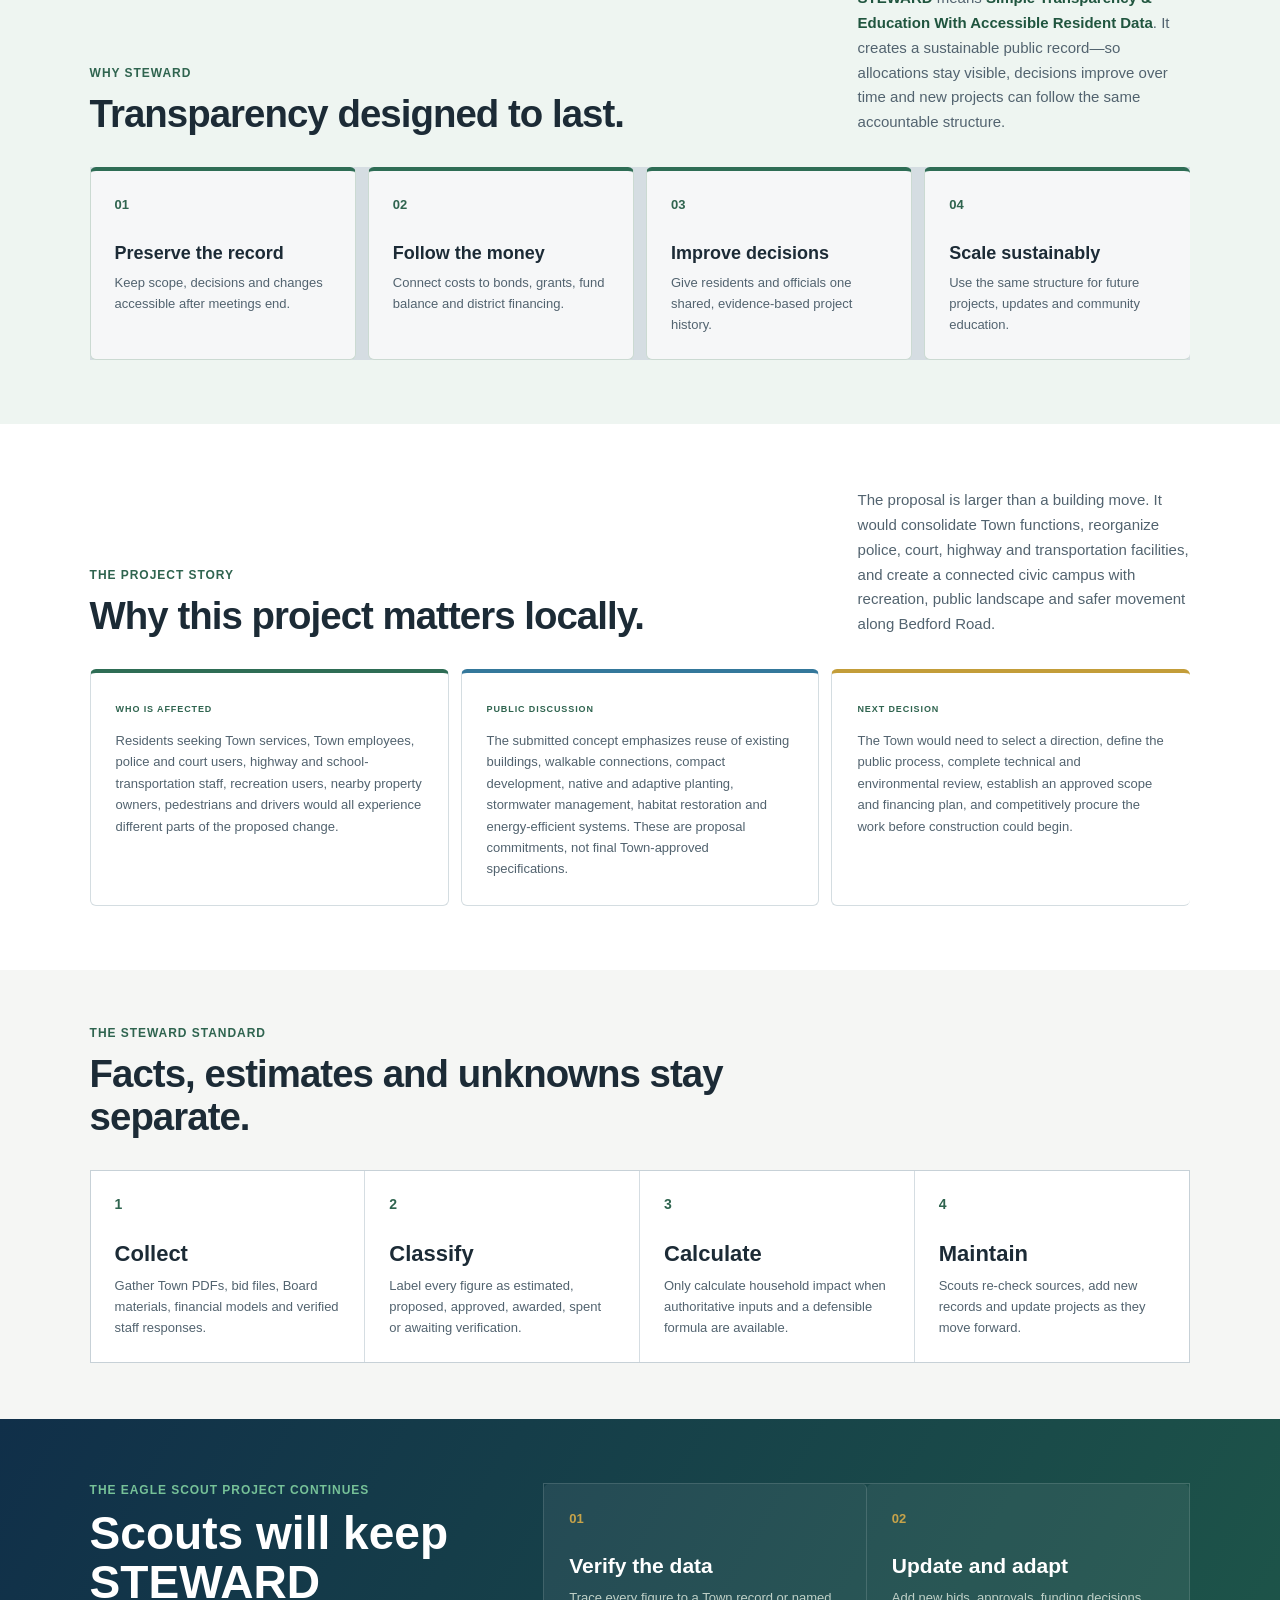
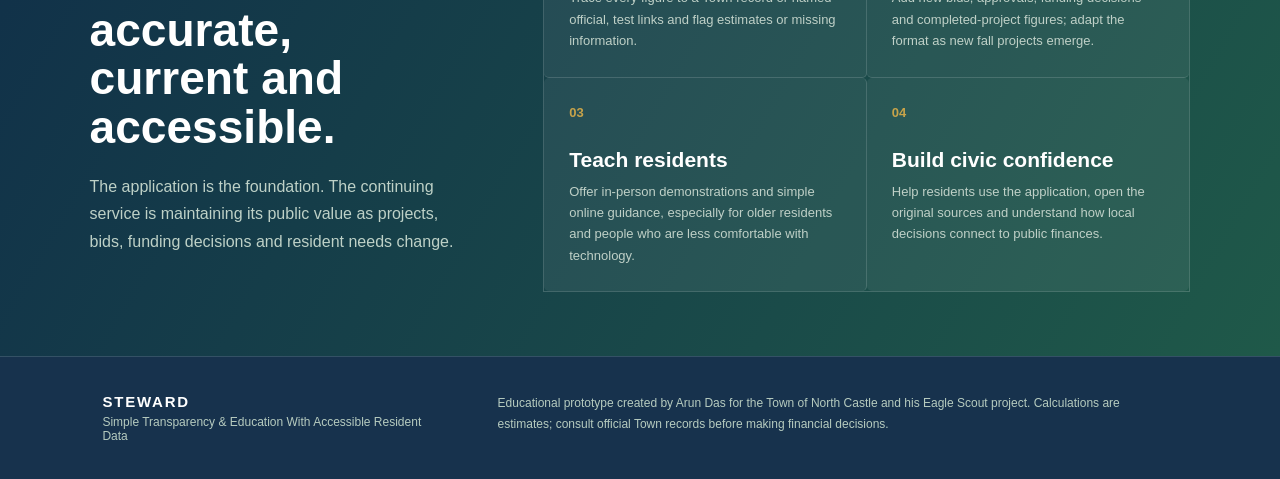
==== commit 0d831bab: "Add files via upload" ====
--- a/index.html
+++ b/index.html
@@ -5,7 +5,7 @@
   <meta name="viewport" content="width=device-width, initial-scale=1">
   <meta name="description" content="STEWARD helps North Castle residents understand capital projects, funding, timelines and potential household impacts.">
   <title>STEWARD | North Castle Project Explorer</title>
-  <link rel="stylesheet" href="styles.css">
+  <link rel="stylesheet" href="styles.css?v=20260923-4">
 </head>
 <body>
   <header class="site-header">
@@ -18,7 +18,7 @@
       <a href="#about">Why STEWARD</a>
       <a href="#scouts">Scouts</a>
     </nav>
-    <span class="prototype-tag">Resident information portal</span>
+    <a class="prototype-tag" href="#methodology" style="text-decoration:none">Resident information portal</a>
   </header>
 
   <main id="top">
@@ -251,7 +251,7 @@
     </p>
   </footer>
 
-  <script src="data/projects.js"></script>
-  <script src="app.js"></script>
+  <script src="data/projects.js?v=20260923-4"></script>
+  <script src="steward-v5.js"></script>
 </body>
 </html>
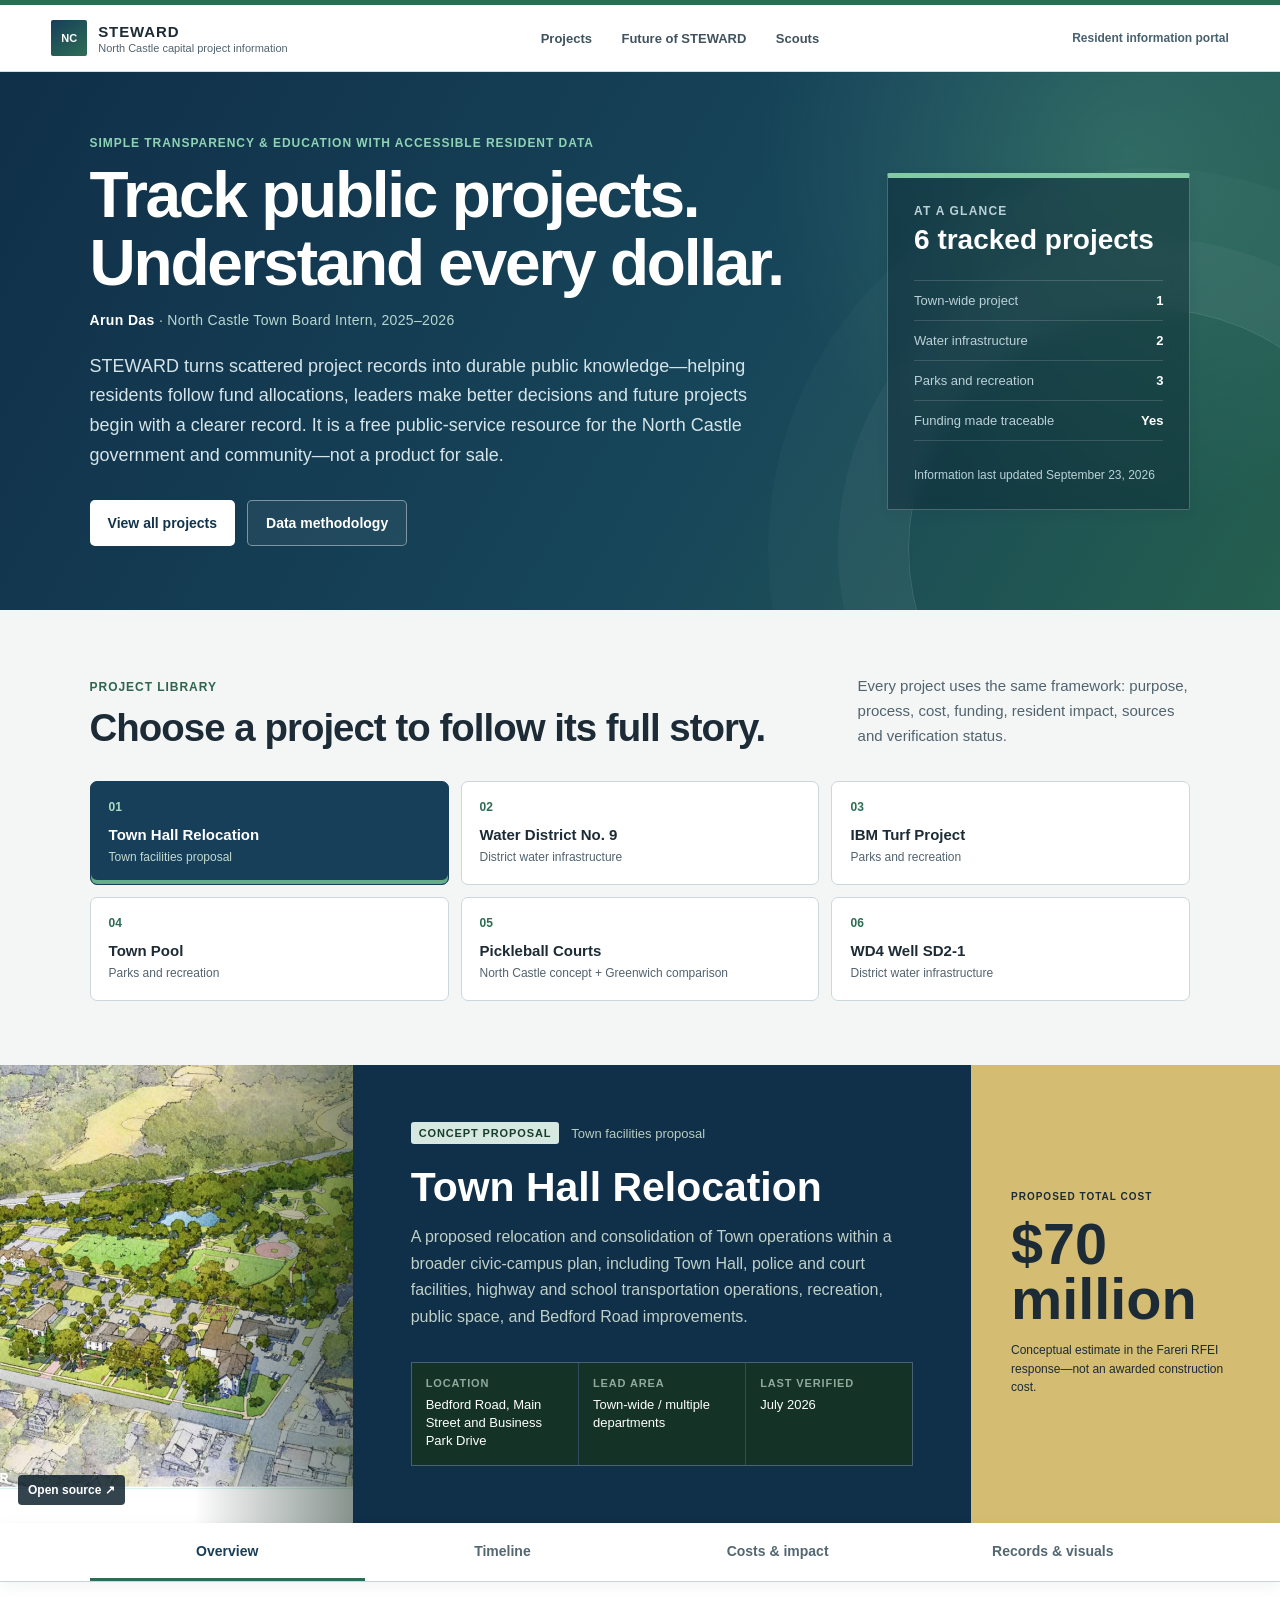
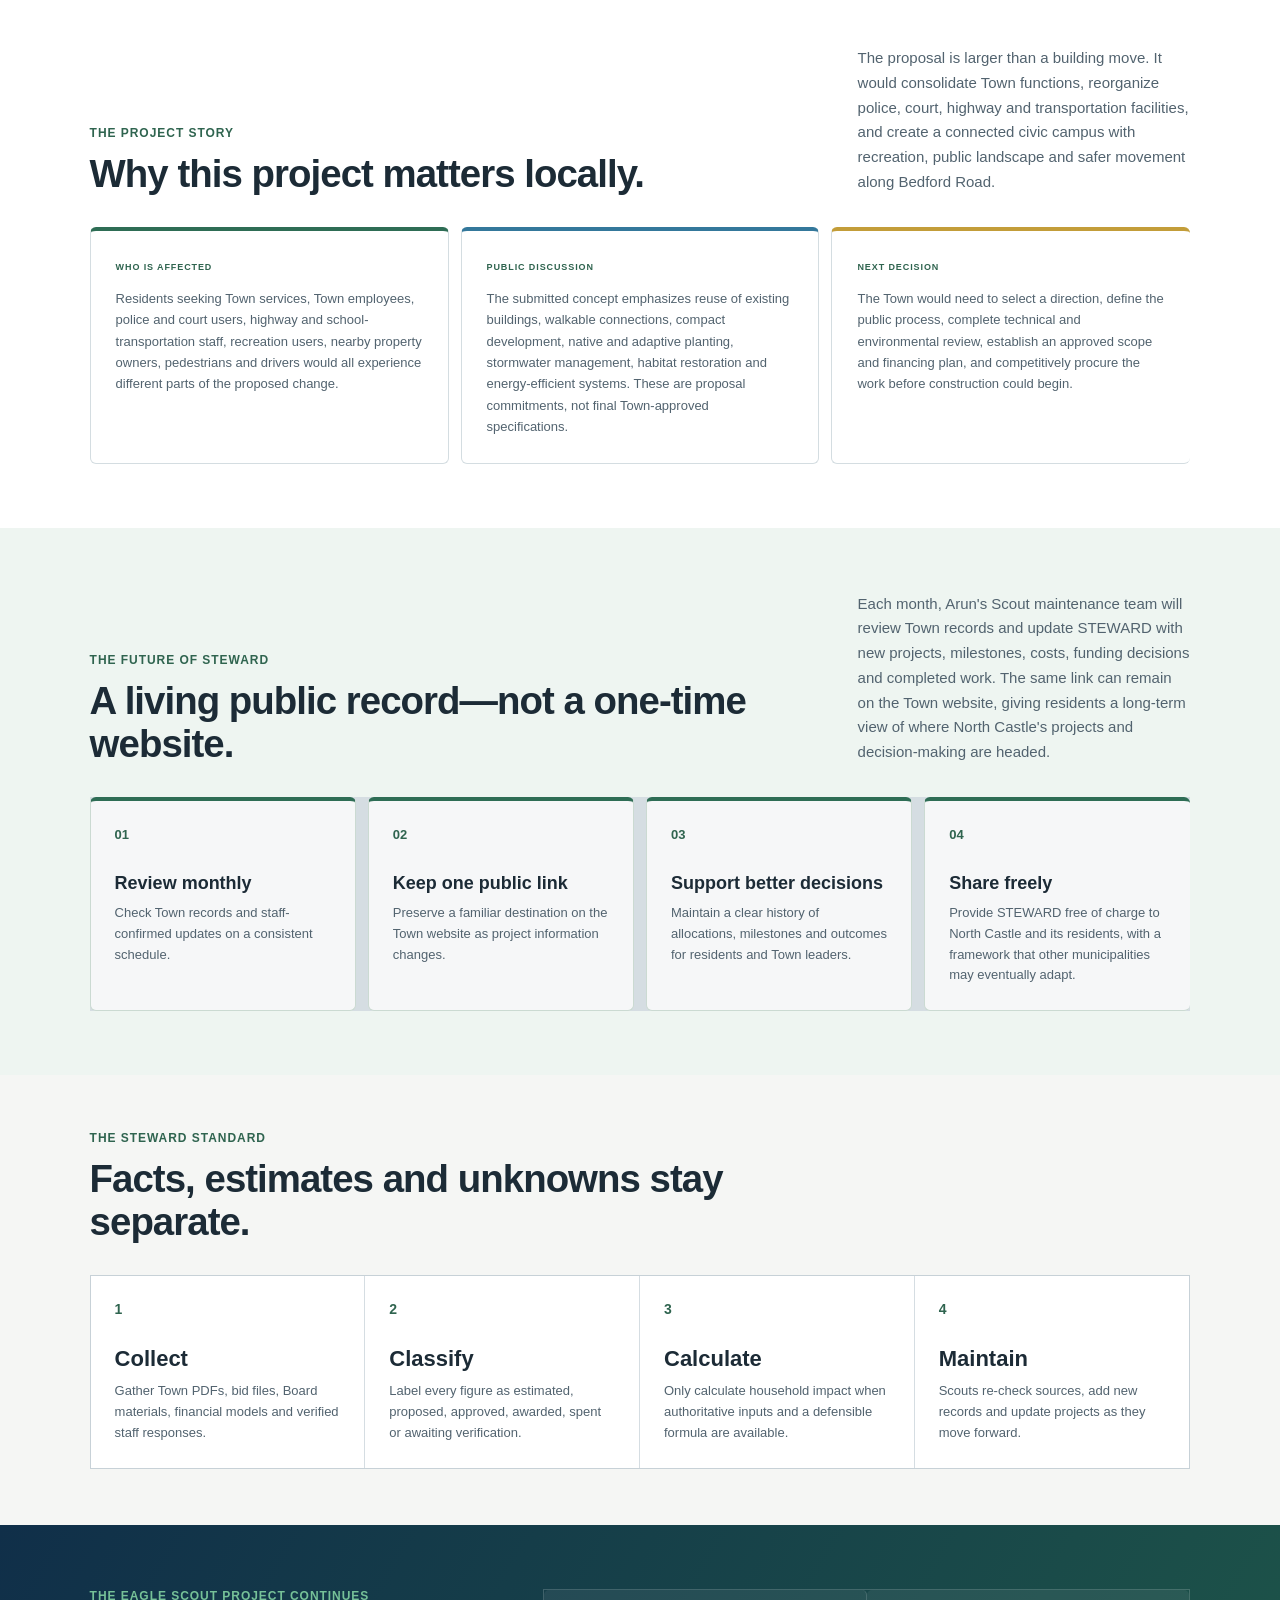
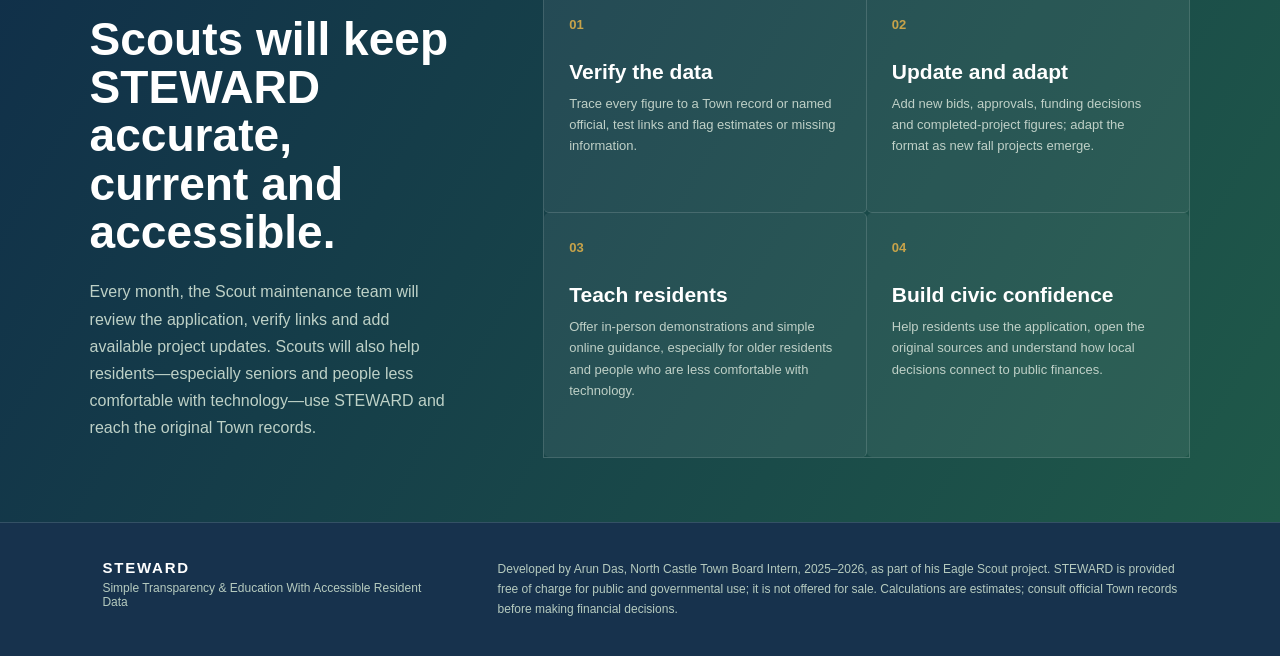
==== commit a96dbcd3: "Add files via upload" ====
--- a/index.html
+++ b/index.html
@@ -5,7 +5,7 @@
   <meta name="viewport" content="width=device-width, initial-scale=1">
   <meta name="description" content="STEWARD helps North Castle residents understand capital projects, funding, timelines and potential household impacts.">
   <title>STEWARD | North Castle Project Explorer</title>
-  <link rel="stylesheet" href="styles.css?v=20260923-4">
+  <link rel="stylesheet" href="styles.css?v=20260923-5">
 </head>
 <body>
   <header class="site-header">
@@ -15,7 +15,7 @@
     </a>
     <nav aria-label="Primary navigation">
       <a href="#projects">Projects</a>
-      <a href="#about">Why STEWARD</a>
+      <a href="#future">Future of STEWARD</a>
       <a href="#scouts">Scouts</a>
     </nav>
     <a class="prototype-tag" href="#methodology" style="text-decoration:none">Resident information portal</a>
@@ -24,10 +24,12 @@
   <main id="top">
     <section class="hero">
       <div class="hero-copy">
-        <p class="eyebrow">Sustainable civic transparency</p>
+        <p class="eyebrow">Simple Transparency &amp; Education With Accessible Resident Data</p>
         <h1>Track public projects. Understand every dollar.</h1>
+        <p class="hero-byline"><strong>Arun Das</strong> · North Castle Town Board Intern, 2025–2026</p>
         <p class="hero-lede">
           STEWARD turns scattered project records into durable public knowledge—helping residents follow fund allocations, leaders make better decisions and future projects begin with a clearer record.
+          It is a free public-service resource for the North Castle government and community—not a product for sale.
         </p>
         <div class="hero-actions">
           <a class="button button-primary" href="#projects">View all projects</a>
@@ -91,25 +93,6 @@
       <button type="button" data-view="evidence">Records &amp; visuals</button>
     </nav>
 
-    <section class="section about-section project-view" id="about" data-view="overview">
-      <div class="section-heading">
-        <div>
-          <p class="eyebrow">Why STEWARD</p>
-          <h2>Transparency designed to last.</h2>
-        </div>
-        <p>
-          <strong>STEWARD</strong> means <strong>Simple Transparency &amp; Education With Accessible Resident Data</strong>.
-          It creates a sustainable public record—so allocations stay visible, decisions improve over time and new projects can follow the same accountable structure.
-        </p>
-      </div>
-      <div class="steward-path" aria-label="How STEWARD organizes a capital project">
-        <article><span>01</span><h3>Preserve the record</h3><p>Keep scope, decisions and changes accessible after meetings end.</p></article>
-        <article><span>02</span><h3>Follow the money</h3><p>Connect costs to bonds, grants, fund balance and district financing.</p></article>
-        <article><span>03</span><h3>Improve decisions</h3><p>Give residents and officials one shared, evidence-based project history.</p></article>
-        <article><span>04</span><h3>Scale sustainably</h3><p>Use the same structure for future projects, updates and community education.</p></article>
-      </div>
-    </section>
-
     <section class="section story-section project-view" id="projectStory" data-view="overview" hidden>
       <div class="section-heading">
         <div><p class="eyebrow">The project story</p><h2>Why this project matters locally.</h2></div>
@@ -207,6 +190,24 @@
       <div class="comparison-sources" id="comparisonSources"></div>
     </section>
 
+    <section class="section about-section" id="future">
+      <div class="section-heading">
+        <div>
+          <p class="eyebrow">The future of STEWARD</p>
+          <h2>A living public record—not a one-time website.</h2>
+        </div>
+        <p>
+          Each month, Arun's Scout maintenance team will review Town records and update STEWARD with new projects, milestones, costs, funding decisions and completed work. The same link can remain on the Town website, giving residents a long-term view of where North Castle's projects and decision-making are headed.
+        </p>
+      </div>
+      <div class="steward-path" aria-label="How STEWARD will continue">
+        <article><span>01</span><h3>Review monthly</h3><p>Check Town records and staff-confirmed updates on a consistent schedule.</p></article>
+        <article><span>02</span><h3>Keep one public link</h3><p>Preserve a familiar destination on the Town website as project information changes.</p></article>
+        <article><span>03</span><h3>Support better decisions</h3><p>Maintain a clear history of allocations, milestones and outcomes for residents and Town leaders.</p></article>
+        <article><span>04</span><h3>Share freely</h3><p>Provide STEWARD free of charge to North Castle and its residents, with a framework that other municipalities may eventually adapt.</p></article>
+      </div>
+    </section>
+
     <section class="section methodology-section" id="methodology">
       <div class="section-heading">
         <div>
@@ -227,8 +228,7 @@
         <p class="eyebrow">The Eagle Scout project continues</p>
         <h2>Scouts will keep STEWARD accurate, current and accessible.</h2>
         <p>
-          The application is the foundation. The continuing service is maintaining its public value
-          as projects, bids, funding decisions and resident needs change.
+          Every month, the Scout maintenance team will review the application, verify links and add available project updates. Scouts will also help residents—especially seniors and people less comfortable with technology—use STEWARD and reach the original Town records.
         </p>
       </div>
       <div class="scout-grid">
@@ -246,7 +246,7 @@
       <span>Simple Transparency & Education With Accessible Resident Data</span>
     </div>
     <p>
-      Educational prototype created by Arun Das for the Town of North Castle and his Eagle Scout project.
+      Developed by Arun Das, North Castle Town Board Intern, 2025–2026, as part of his Eagle Scout project. STEWARD is provided free of charge for public and governmental use; it is not offered for sale.
       Calculations are estimates; consult official Town records before making financial decisions.
     </p>
   </footer>
--- a/styles.css
+++ b/styles.css
@@ -772,6 +772,17 @@
   letter-spacing: -.035em;
 }
 .hero-lede { max-width: 700px; color: #425661; font-size: 17px; }
+.hero-byline {
+  margin: 14px 0 0;
+  color: #b8d8cf;
+  font-size: 14px;
+  letter-spacing: .025em;
+}
+
+.hero-byline strong {
+  color: #fff;
+  font-weight: 700;
+}
 .button-primary { color: #fff; background: var(--navy); }
 .button-secondary { color: var(--navy); background: #fff; border-color: #aebbc3; }
 .hero-summary {
